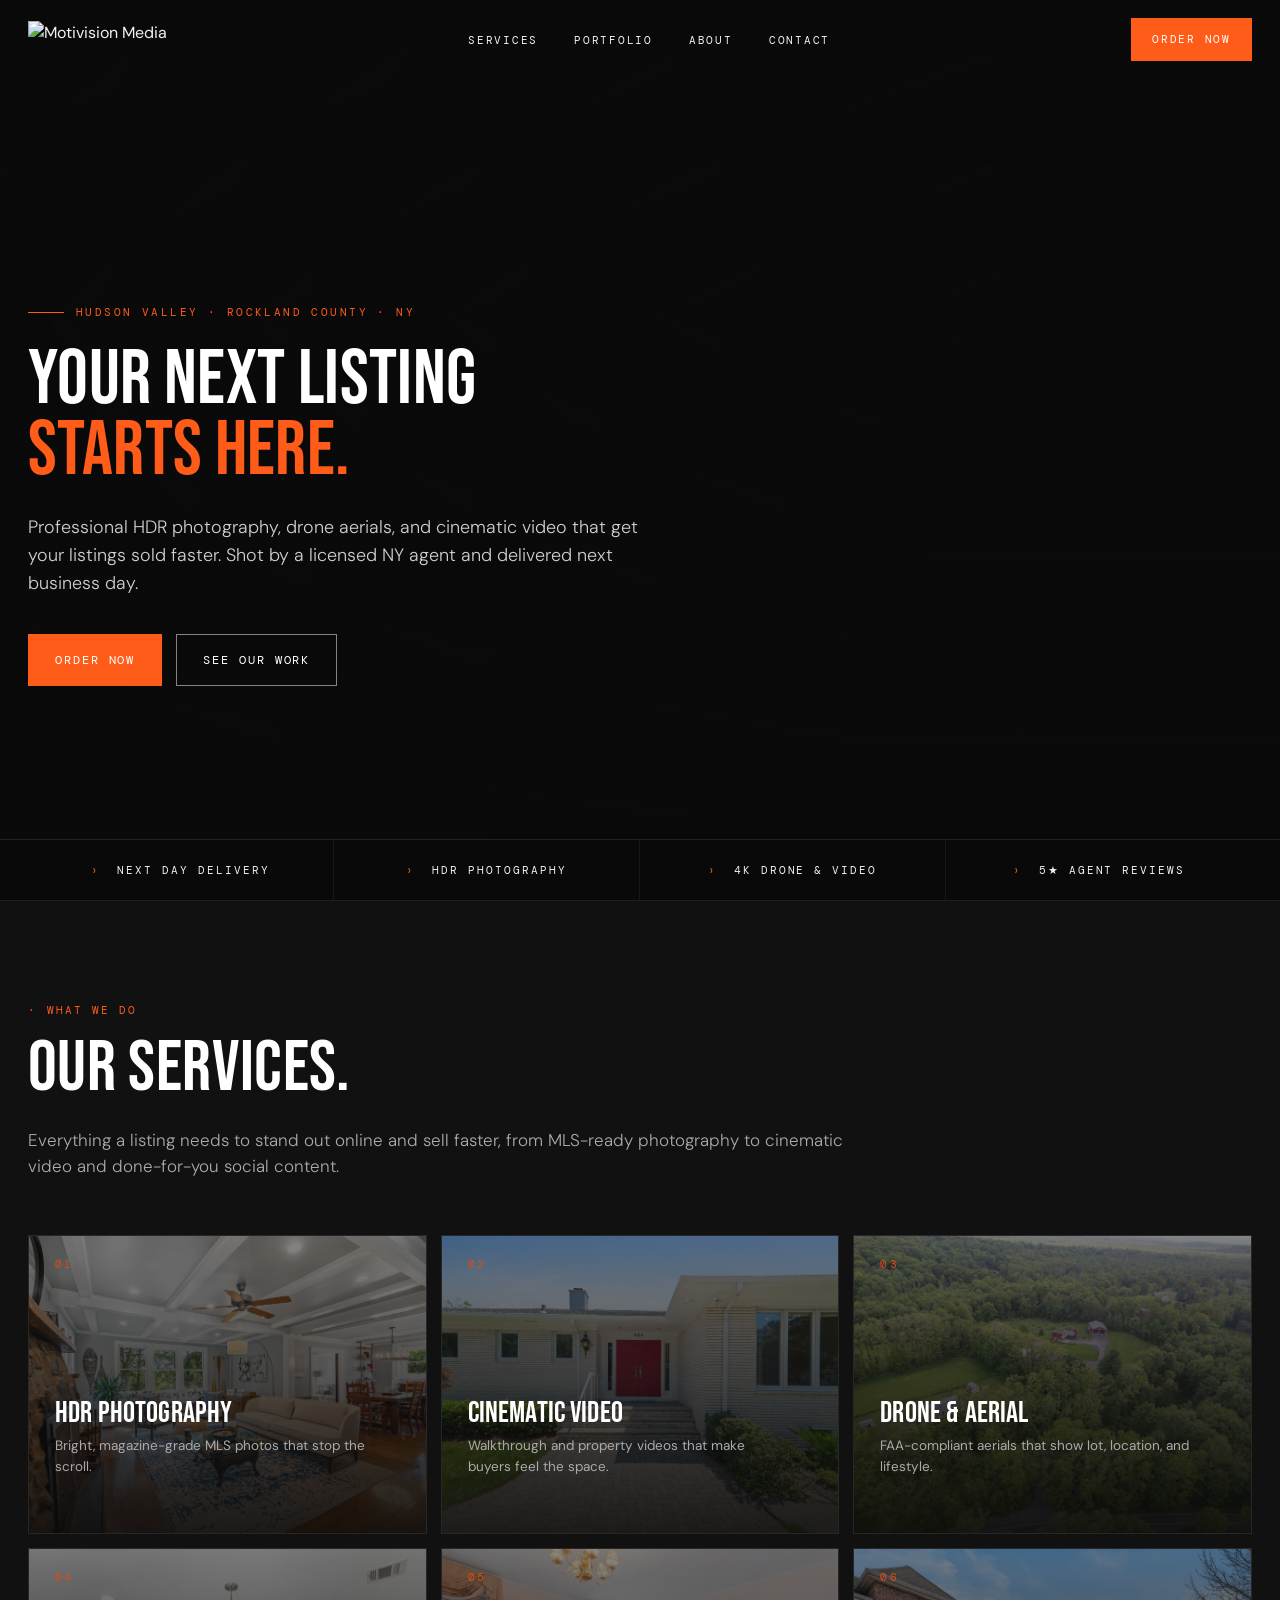
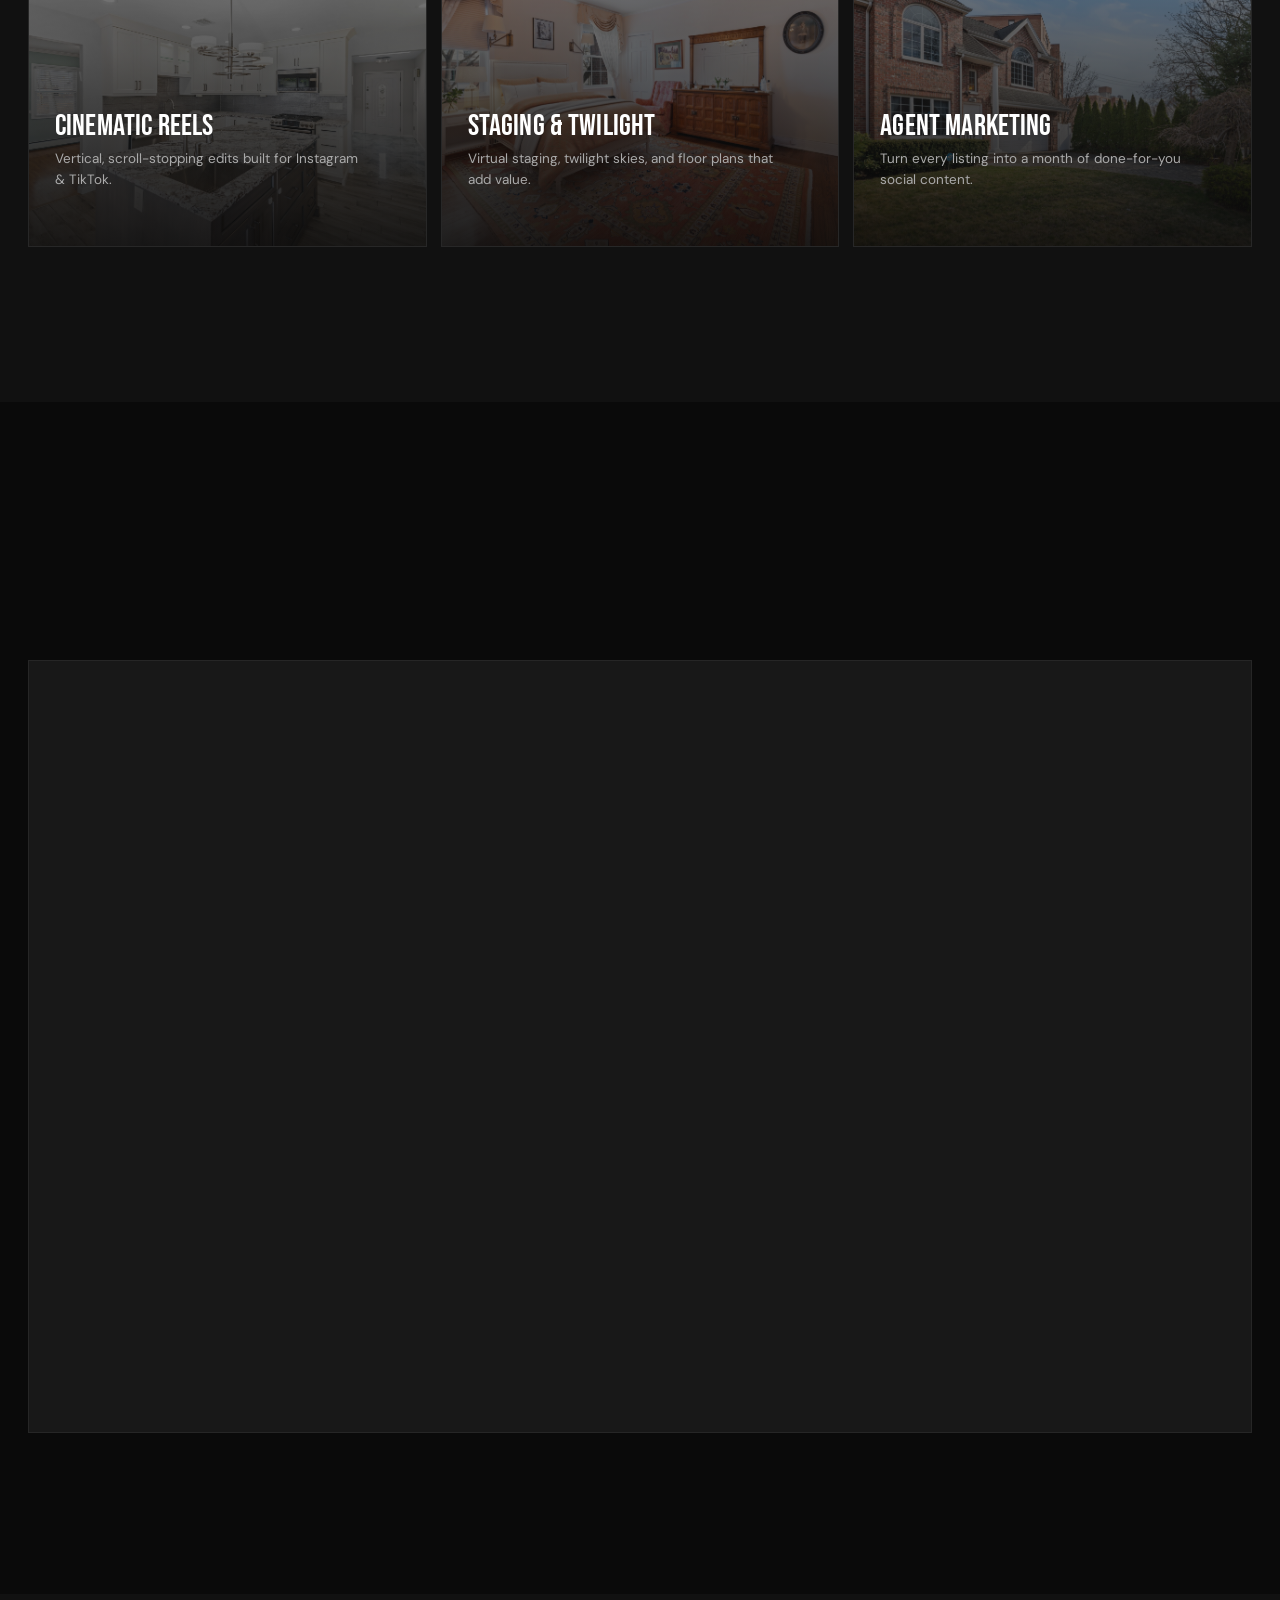
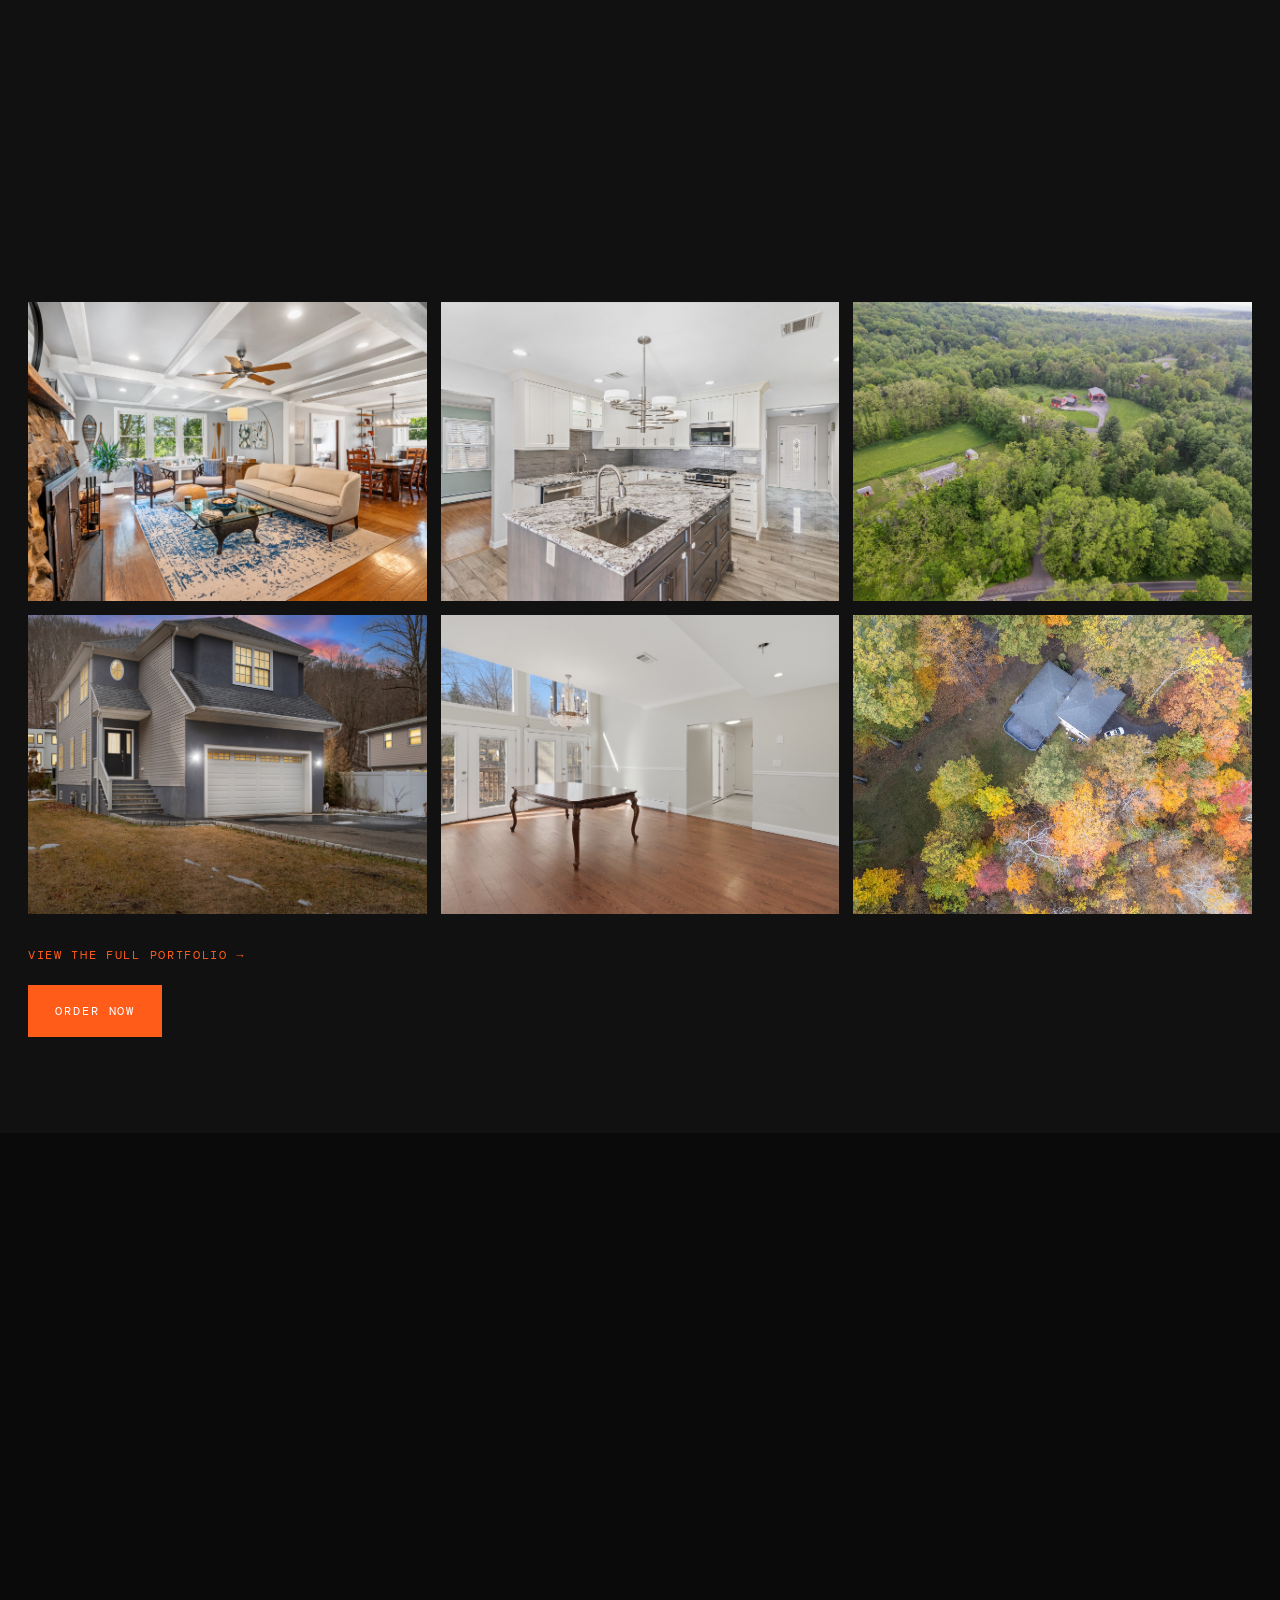
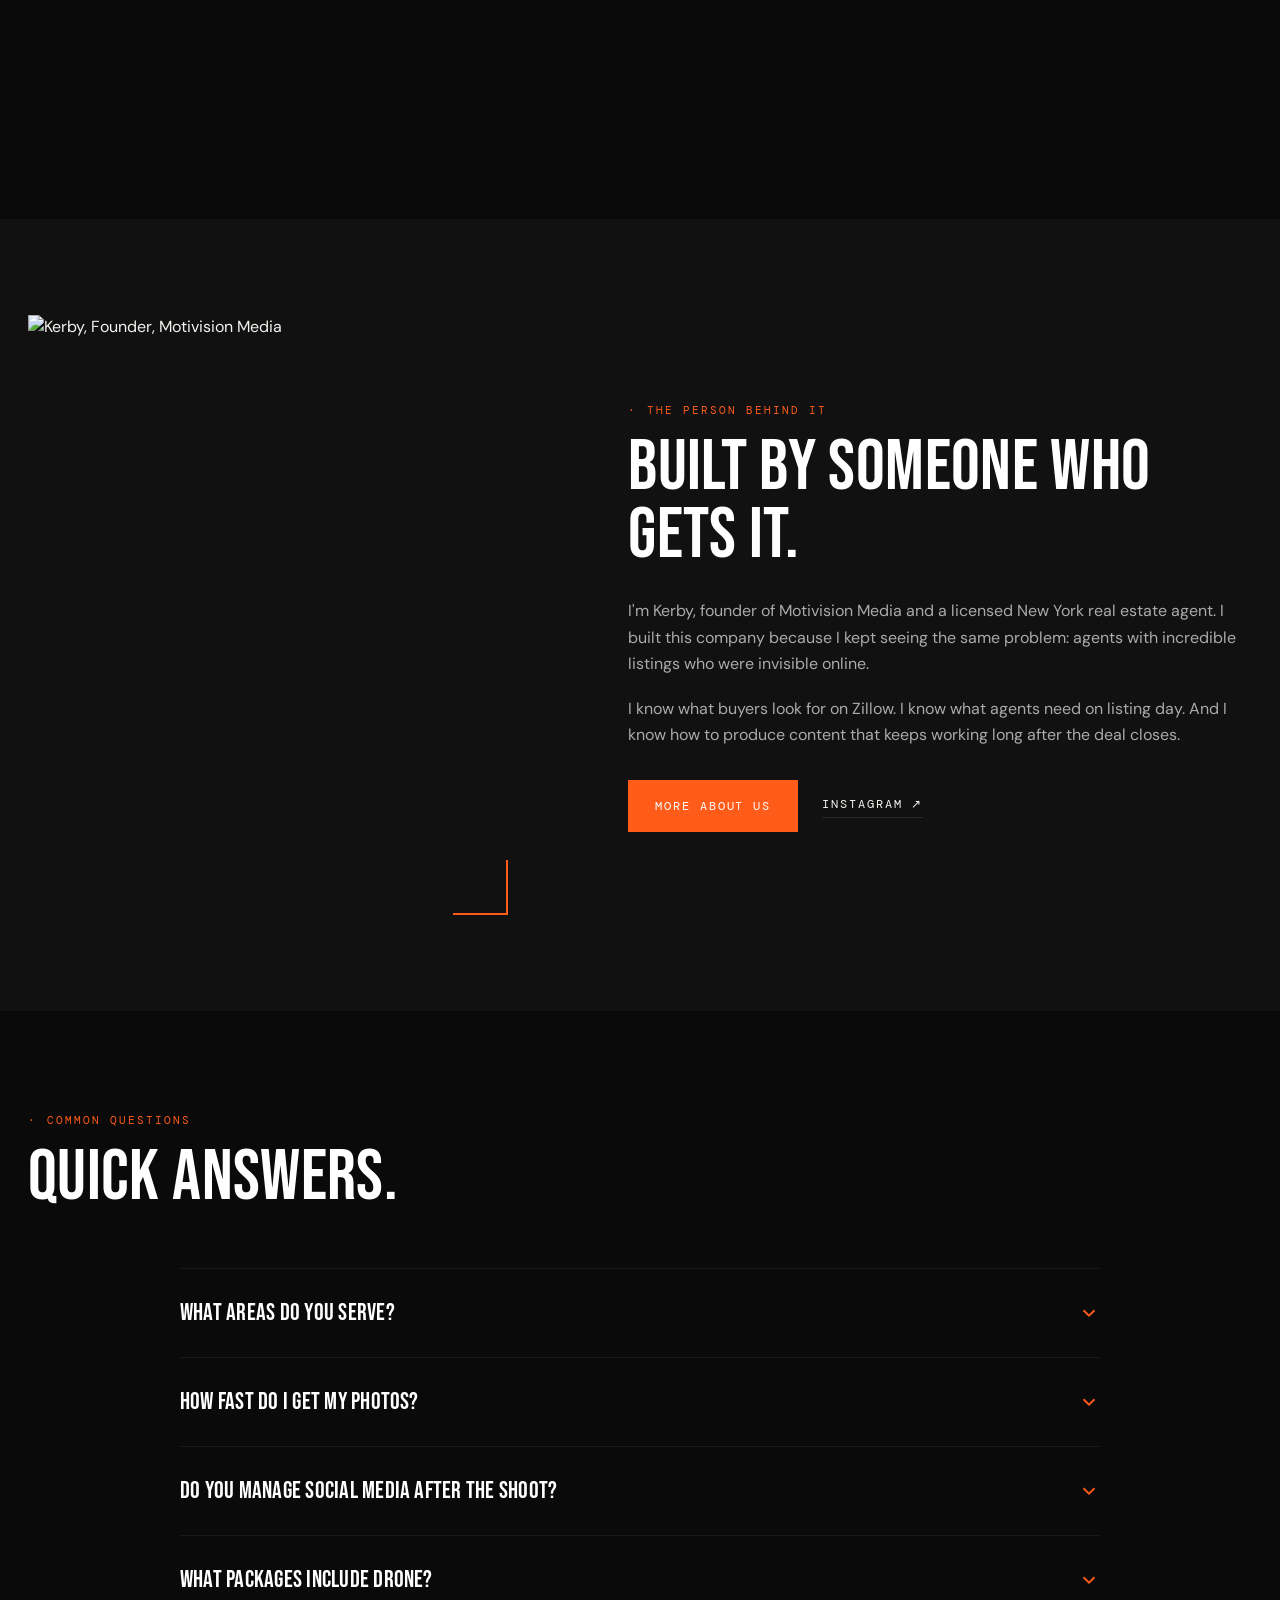
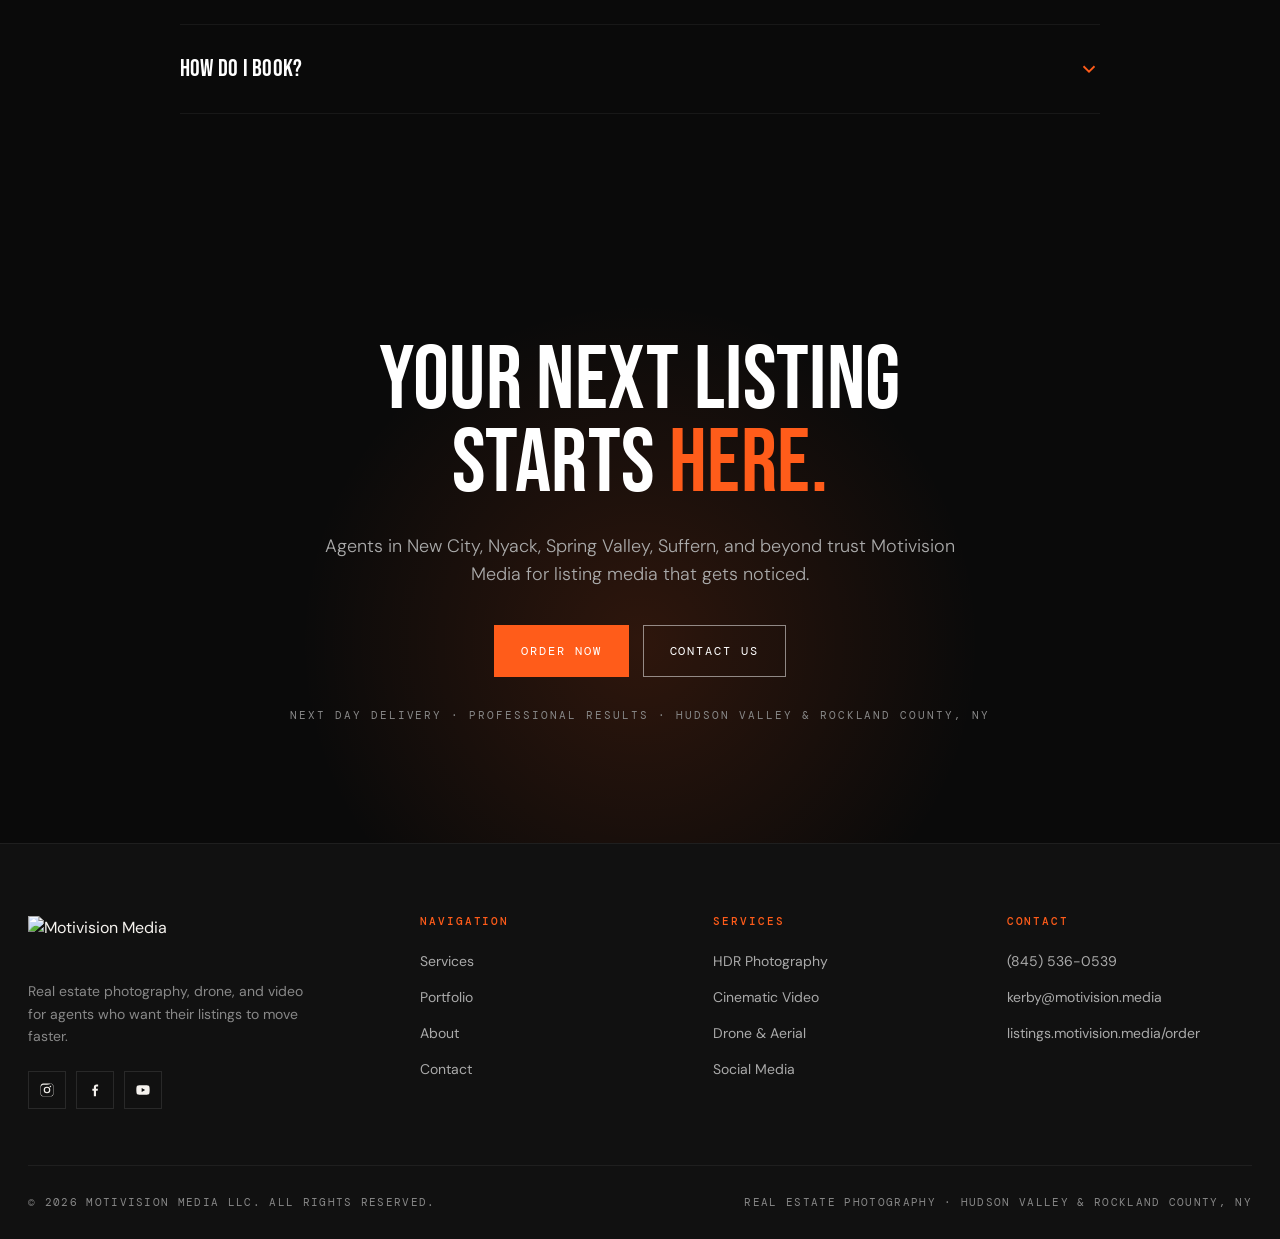
==== index.html @ 658d5da0 "Remove all em dashes and en dashes from site copy Replaced em dashes with commas, periods, or colons" ====
<!DOCTYPE html>
<html lang="en">
<head>
<meta charset="UTF-8" />
<meta name="viewport" content="width=device-width, initial-scale=1.0" />
<title>Real Estate Photographer Hudson Valley & Rockland County NY | Motivision Media</title>
<meta name="description" content="Professional real estate photography, drone aerials, and listing video for agents in Hudson Valley and Rockland County, NY. HDR photos delivered next day. Shot by a licensed real estate agent.">
<meta name="keywords" content="real estate photographer Hudson Valley NY, listing photography Rockland County, drone real estate photography, real estate videography Hudson Valley, listing photos New City NY, real estate media Nyack NY">
<meta property="og:title" content="Motivision Media | Real Estate Photography & Video Hudson Valley NY">
<meta property="og:description" content="Professional listing media for Hudson Valley and Rockland County agents. HDR photography, drone, and video delivered next day.">
<meta property="og:image" content="https://assets.cdn.filesafe.space/MUd4Mt3P3UF300xdzoZP/media/69f8cebcecdc5eb699779523.jpg">
<meta property="og:url" content="https://motivision.media">
<meta property="og:type" content="website">
<meta name="twitter:card" content="summary_large_image">
<meta name="twitter:title" content="Motivision Media | Real Estate Photography Hudson Valley NY">
<meta name="twitter:description" content="HDR photography, drone, and listing video for Hudson Valley & Rockland County agents. Next day delivery.">
<link rel="canonical" href="https://motivision.media">
<link rel="icon" type="image/png" href="https://storage.googleapis.com/msgsndr/MUd4Mt3P3UF300xdzoZP/media/6994fddd1ecd716e106ace79.png" />
<script type="application/ld+json">
{
  "@context": "https://schema.org",
  "@type": "LocalBusiness",
  "name": "Motivision Media",
  "description": "Professional real estate photography, drone aerials, and listing video for agents in Hudson Valley and Rockland County, NY.",
  "url": "https://motivision.media",
  "telephone": "+18455360539",
  "email": "kerby@motivision.media",
  "address": {
    "@type": "PostalAddress",
    "addressRegion": "NY",
    "addressCountry": "US"
  },
  "areaServed": [
    "Hudson Valley, NY",
    "Rockland County, NY",
    "New City, NY",
    "Nyack, NY",
    "Spring Valley, NY",
    "Suffern, NY",
    "Nanuet, NY",
    "Haverstraw, NY",
    "Middletown, NY"
  ],
  "priceRange": "$$",
  "image": "https://assets.cdn.filesafe.space/MUd4Mt3P3UF300xdzoZP/media/69f8cebcecdc5eb699779523.jpg",
  "sameAs": [
    "https://www.instagram.com/motivisionmedia/",
    "https://www.facebook.com/profile.php?id=61557155624938",
    "https://www.youtube.com/@MOTIVISIONMEDIA"
  ]
}
</script>
<link rel="stylesheet" href="assets/styles.css" />
</head>
<body>

<!-- ============================================
     NAVIGATION
============================================ -->
<header class="nav" id="nav">
  <div class="container nav-inner">
    <a href="index.html" class="nav-logo" aria-label="Motivision Media home">
      <img src="https://storage.googleapis.com/msgsndr/MUd4Mt3P3UF300xdzoZP/media/6994fddd1ecd716e106ace79.png" alt="Motivision Media" />
    </a>
    <nav>
      <ul class="nav-links">
        <li><a href="services.html">Services</a></li>
        <li><a href="portfolio.html">Portfolio</a></li>
        <li><a href="about.html">About</a></li>
        <li><a href="contact.html">Contact</a></li>
      </ul>
    </nav>
    <a href="https://listings.motivision.media/order" class="btn btn-primary btn-small nav-cta">Order Now</a>
    <button class="nav-toggle" id="navToggle" aria-label="Open menu" aria-expanded="false">
      <span></span><span></span><span></span>
    </button>
  </div>
</header>

<!-- Mobile menu -->
<div class="mobile-menu" id="mobileMenu" aria-hidden="true">
  <a href="services.html">Services</a>
  <a href="portfolio.html">Portfolio</a>
  <a href="about.html">About</a>
  <a href="contact.html">Contact</a>
  <a href="https://listings.motivision.media/order" class="btn btn-primary">Order Now</a>
</div>

<!-- ============================================
     HERO
============================================ -->
<section class="hero" id="top">
  <div class="hero-bg" role="img" aria-label="Hudson Valley luxury listing exterior"></div>
  <div class="hero-overlay"></div>
  <div class="container hero-content">
    <div class="hero-eyebrow">Hudson Valley · Rockland County · NY</div>
    <h1>
      <span class="line">Your Next Listing</span>
      <span class="line accent">Starts Here.</span>
    </h1>
    <p class="hero-sub">Professional HDR photography, drone aerials, and cinematic video that get your listings sold faster. Shot by a licensed NY agent and delivered next business day.</p>
    <div class="hero-ctas">
      <button type="button" class="btn btn-primary" data-order-open>Order Now</button>
      <a href="portfolio.html" class="btn btn-ghost">See Our Work</a>
    </div>
  </div>
  <div class="hero-stats">
    <div class="container">
      <div class="hero-stats-inner">
        <div class="hero-stat"><span>›</span> Next Day Delivery</div>
        <div class="hero-stat"><span>›</span> HDR Photography</div>
        <div class="hero-stat"><span>›</span> 4K Drone &amp; Video</div>
        <div class="hero-stat"><span>›</span> 5★ Agent Reviews</div>
      </div>
    </div>
  </div>
</section>

<!-- ============================================
     SECTION 2 · OUR SERVICES
============================================ -->
<section class="services-sec" id="services">
  <div class="container">
    <div class="section-head reveal">
      <span class="section-tag">What We Do</span>
      <h2>Our Services.</h2>
      <p>Everything a listing needs to stand out online and sell faster, from MLS-ready photography to cinematic video and done-for-you social content.</p>
    </div>
    <div class="services-grid">

      <a class="svc-tile reveal" href="services.html#photography">
        <img src="images/portfolio/valleycottage-storms-living-hdr.jpg" alt="HDR real estate photography" loading="lazy" />
        <span class="svc-num">01</span>
        <div class="svc-tile-body">
          <h3>HDR Photography</h3>
          <p>Bright, magazine-grade MLS photos that stop the scroll.</p>
          <span class="svc-arrow">Learn More →</span>
        </div>
      </a>

      <a class="svc-tile reveal" href="services.html#video">
        <img src="images/portfolio/southorange-crestwood-exterior-hdr.jpg" alt="Cinematic listing video" loading="lazy" />
        <span class="svc-num">02</span>
        <div class="svc-tile-body">
          <h3>Cinematic Video</h3>
          <p>Walkthrough and property videos that make buyers feel the space.</p>
          <span class="svc-arrow">Learn More →</span>
        </div>
      </a>

      <a class="svc-tile reveal" href="services.html#aerial">
        <img src="images/portfolio/wallkill-forest-drone.jpg" alt="Drone aerial photography" loading="lazy" />
        <span class="svc-num">03</span>
        <div class="svc-tile-body">
          <h3>Drone &amp; Aerial</h3>
          <p>FAA-compliant aerials that show lot, location, and lifestyle.</p>
          <span class="svc-arrow">Learn More →</span>
        </div>
      </a>

      <a class="svc-tile reveal" href="services.html#reels">
        <img src="images/portfolio/springvalley-rodman-kitchen-hdr.jpg" alt="Social media cinematic reels" loading="lazy" />
        <span class="svc-num">04</span>
        <div class="svc-tile-body">
          <h3>Cinematic Reels</h3>
          <p>Vertical, scroll-stopping edits built for Instagram &amp; TikTok.</p>
          <span class="svc-arrow">Learn More →</span>
        </div>
      </a>

      <a class="svc-tile reveal" href="services.html#enhancements">
        <img src="images/portfolio/bronxville-brooklands-hdr.jpg" alt="Virtual staging and twilight" loading="lazy" />
        <span class="svc-num">05</span>
        <div class="svc-tile-body">
          <h3>Staging &amp; Twilight</h3>
          <p>Virtual staging, twilight skies, and floor plans that add value.</p>
          <span class="svc-arrow">Learn More →</span>
        </div>
      </a>

      <a class="svc-tile reveal" href="/social">
        <img src="images/portfolio/fortlee-franklin-hdr.jpg" alt="Agent marketing and social media" loading="lazy" />
        <span class="svc-num">06</span>
        <div class="svc-tile-body">
          <h3>Agent Marketing</h3>
          <p>Turn every listing into a month of done-for-you social content.</p>
          <span class="svc-arrow">Learn More →</span>
        </div>
      </a>

    </div>
    <div class="pf-footer reveal" style="margin-top:40px;">
      <a class="text-link" href="services.html">View all services &amp; pricing →</a>
    </div>
  </div>
</section>

<!-- ============================================
     SECTION 3 · PACKAGES
============================================ -->
<section class="packages">
  <div class="container">
    <div class="section-head reveal">
      <span class="section-tag">What We Offer</span>
      <h2>Pick Your Package.</h2>
    </div>
    <div class="packages-grid">

      <article class="pkg-card reveal">
        <div class="pkg-name">Listing Pro</div>
        <h3 class="pkg-title">Pro</h3>
        <div class="pkg-price">$850</div>
        <ul class="pkg-features">
          <li>50 MLS-ready HDR photos</li>
          <li>12 aerial drone shots</li>
          <li>90-second cinematic property video</li>
          <li>Cinematic reel for social media</li>
          <li>Virtual twilight exterior photos</li>
          <li>Detailed floor plan with measurements</li>
          <li>Branded &amp; unbranded property website</li>
          <li>Custom flyer builder &amp; analytics</li>
          <li>Next day delivery</li>
        </ul>
        <a href="https://listings.motivision.media/order" class="btn btn-ghost">Order Now</a>
      </article>

      <article class="pkg-card featured reveal">
        <span class="pkg-badge">Most Booked</span>
        <div class="pkg-name">Listing Standard</div>
        <h3 class="pkg-title">Standard</h3>
        <div class="pkg-price">$550</div>
        <ul class="pkg-features">
          <li>50 MLS-ready HDR photos</li>
          <li>8 aerial drone shots</li>
          <li>60-second cinematic walkthrough video</li>
          <li>Floor plan with measurements</li>
          <li>Branded &amp; unbranded property website</li>
          <li>Website analytics dashboard</li>
          <li>Next day delivery</li>
        </ul>
        <a href="https://listings.motivision.media/order" class="btn btn-primary">Order Now</a>
      </article>

      <article class="pkg-card reveal">
        <div class="pkg-name">MLS Essentials</div>
        <h3 class="pkg-title">Essentials</h3>
        <div class="pkg-price"><span class="from">From</span>$195</div>
        <ul class="pkg-features">
          <li>HDR MLS-ready photos scaled to your property</li>
          <li>25 / 35 / 50 photos by square footage</li>
          <li>Professional editing &amp; color correction</li>
          <li>Floor plan with measurements</li>
          <li>Branded &amp; unbranded property website</li>
          <li>Next day delivery</li>
        </ul>
        <a href="https://listings.motivision.media/order" class="btn btn-ghost">Order Now</a>
      </article>

    </div>
    <div class="pkg-banner reveal">
      <p>Turn every listing into a month of content.</p>
      <a href="/social">Learn More →</a>
    </div>
  </div>
</section>

<!-- ============================================
     SECTION 4 · PORTFOLIO PREVIEW
============================================ -->
<section class="portfolio" id="portfolio">
  <div class="container">
    <div class="section-head reveal">
      <span class="section-tag">Selected Work</span>
      <h2>A Look at the Work.</h2>
      <p>Real listings across Hudson Valley, Rockland County, and the NY/NJ metro.</p>
    </div>

    <div class="portfolio-grid" id="portfolioGrid">
      <div class="pf-item reveal" data-category="hdr"
        data-src="images/portfolio/valleycottage-storms-living-hdr.jpg"
        data-label="HDR Listing · Valley Cottage, NY">
        <img src="images/portfolio/valleycottage-storms-living-hdr.jpg" alt="HDR living room, Valley Cottage NY" loading="lazy" />
        <div class="pf-overlay">
          <span class="pf-cat">HDR Photography</span>
          <span class="pf-label">Valley Cottage, NY</span>
        </div>
      </div>

      <div class="pf-item reveal" data-category="hdr"
        data-src="images/portfolio/springvalley-rodman-kitchen-hdr.jpg"
        data-label="HDR Kitchen · Spring Valley, NY">
        <img src="images/portfolio/springvalley-rodman-kitchen-hdr.jpg" alt="HDR kitchen, Spring Valley NY" loading="lazy" />
        <div class="pf-overlay">
          <span class="pf-cat">HDR Photography</span>
          <span class="pf-label">Spring Valley, NY</span>
        </div>
      </div>

      <div class="pf-item reveal" data-category="drone"
        data-src="images/portfolio/wallkill-forest-drone.jpg"
        data-label="Drone Aerial · Wallkill, NY">
        <img src="images/portfolio/wallkill-forest-drone.jpg" alt="Drone aerial, Wallkill NY" loading="lazy" />
        <div class="pf-overlay">
          <span class="pf-cat">Drone Aerials</span>
          <span class="pf-label">Wallkill, NY</span>
        </div>
      </div>

      <div class="pf-item reveal" data-category="hdr"
        data-src="images/portfolio/hillburn-sixth-hdr.jpg"
        data-label="HDR Listing · Hillburn, NY">
        <img src="images/portfolio/hillburn-sixth-hdr.jpg" alt="HDR interior, Hillburn NY" loading="lazy" />
        <div class="pf-overlay">
          <span class="pf-cat">HDR Photography</span>
          <span class="pf-label">Hillburn, NY</span>
        </div>
      </div>

      <div class="pf-item reveal" data-category="hdr"
        data-src="images/portfolio/airmont-monsey-sunroom-hdr.jpg"
        data-label="HDR Sunroom · Airmont, NY">
        <img src="images/portfolio/airmont-monsey-sunroom-hdr.jpg" alt="HDR sunroom, Airmont NY" loading="lazy" />
        <div class="pf-overlay">
          <span class="pf-cat">HDR Photography</span>
          <span class="pf-label">Airmont, NY</span>
        </div>
      </div>

      <div class="pf-item reveal" data-category="drone"
        data-src="images/portfolio/springvalley-rodman-drone.jpg"
        data-label="Drone Aerial · Spring Valley, NY">
        <img src="images/portfolio/springvalley-rodman-drone.jpg" alt="Drone aerial, Spring Valley NY" loading="lazy" />
        <div class="pf-overlay">
          <span class="pf-cat">Drone Aerials</span>
          <span class="pf-label">Spring Valley, NY</span>
        </div>
      </div>
    </div>

    <div class="pf-footer reveal">
      <a class="text-link" href="portfolio.html">View the full portfolio →</a>
      <a href="https://listings.motivision.media/order" class="btn btn-primary">Order Now</a>
    </div>
  </div>
</section>

<!-- Order Modal -->
<div class="order-modal" id="orderModal" aria-hidden="true" role="dialog" aria-label="Order Now">
  <div class="order-modal-container">
    <button class="order-modal-close" id="orderModalClose" aria-label="Close">✕</button>
    <div class="order-modal-body">
      <div data-embed-url="https://listings.motivision.media/order" id="aryeoEmbed"></div>
    </div>
  </div>
</div>

<!-- Lightbox -->
<div class="lightbox" id="lightbox" aria-hidden="true">
  <button class="lightbox-close" id="lbClose" aria-label="Close">✕</button>
  <button class="lightbox-prev" id="lbPrev" aria-label="Previous">‹</button>
  <img id="lbImage" src="" alt="" />
  <button class="lightbox-next" id="lbNext" aria-label="Next">›</button>
</div>

<!-- ============================================
     SECTION 5 · TESTIMONIALS
============================================ -->
<section class="testimonials">
  <div class="container">
    <div class="section-head reveal">
      <span class="section-tag">What Agents Say</span>
      <h2>Trusted by Local Agents.</h2>
    </div>
    <div class="tm-grid">

      <article class="tm-card reveal">
        <div class="tm-stars">★★★★★</div>
        <p class="tm-quote">"Kerby goes above and beyond making sure every photograph showcases my listings beautifully. In this industry, your first showing is online. Having professional photography is a must. Reliable, honest, hardworking."</p>
        <div class="tm-author">
          <img class="tm-avatar" src="https://assets.cdn.filesafe.space/MUd4Mt3P3UF300xdzoZP/media/69f8c6adca15d8ddc42a8ef0.jpg" alt="Emily Sigerson" loading="lazy" />
          <div>
            <div class="tm-name">Emily Sigerson</div>
            <div class="tm-role">Century 21 Full Service Realty</div>
          </div>
        </div>
      </article>

      <article class="tm-card reveal">
        <div class="tm-stars">★★★★★</div>
        <p class="tm-quote">"The team at Motivision goes above and beyond. The quality of work is amazing and the support staff makes sure everything is right. Professional from start to finish."</p>
        <div class="tm-author">
          <img class="tm-avatar" src="https://assets.cdn.filesafe.space/MUd4Mt3P3UF300xdzoZP/media/69f8c0da7167fd9a353fbb50.jpeg" alt="Dean Colomban" loading="lazy" />
          <div>
            <div class="tm-name">Dean Colomban</div>
            <div class="tm-role">Skyler Realty LLC</div>
          </div>
        </div>
      </article>

      <article class="tm-card reveal">
        <div class="tm-stars">★★★★★</div>
        <p class="tm-quote">"Best photography and media company I've ever used. Fast booking, beautiful results, and they let me build a custom package to fit exactly what I needed. 100% recommended."</p>
        <div class="tm-author">
          <img class="tm-avatar" src="https://assets.cdn.filesafe.space/MUd4Mt3P3UF300xdzoZP/media/69f8c716ecdc5eb6997595cf.png" alt="Abraham Malik" loading="lazy" />
          <div>
            <div class="tm-name">Abraham Malik</div>
            <div class="tm-role">Awesome Properties Inc.</div>
          </div>
        </div>
      </article>

    </div>
  </div>
</section>

<!-- ============================================
     SECTION 6 · ABOUT PREVIEW
============================================ -->
<section class="about" id="about">
  <div class="container">
    <div class="about-grid">
      <div class="about-photo reveal">
        <img src="https://storage.googleapis.com/msgsndr/MUd4Mt3P3UF300xdzoZP/media/69951f486bac245ae728b421.jpg" alt="Kerby, Founder, Motivision Media" />
      </div>
      <div class="about-text reveal">
        <span class="section-tag">The Person Behind It</span>
        <h2>Built By Someone Who Gets It.</h2>
        <p>I'm Kerby, founder of Motivision Media and a licensed New York real estate agent. I built this company because I kept seeing the same problem: agents with incredible listings who were invisible online.</p>
        <p>I know what buyers look for on Zillow. I know what agents need on listing day. And I know how to produce content that keeps working long after the deal closes.</p>
        <div class="about-cta">
          <a href="about.html" class="btn btn-primary">More About Us</a>
          <a class="ig-link" href="https://www.instagram.com/motivisionmedia/" target="_blank" rel="noopener">Instagram ↗</a>
        </div>
      </div>
    </div>
  </div>
</section>

<!-- ============================================
     SECTION 7 · FAQ
============================================ -->
<section class="faq">
  <div class="container">
    <div class="section-head reveal">
      <span class="section-tag">Common Questions</span>
      <h2>Quick Answers.</h2>
    </div>
    <div class="faq-list">
      <div class="faq-item reveal">
        <button class="faq-question" aria-expanded="false">
          <span>What areas do you serve?</span>
          <svg class="faq-chevron" viewBox="0 0 24 24" fill="none" stroke="currentColor" stroke-width="2"><polyline points="6 9 12 15 18 9"></polyline></svg>
        </button>
        <div class="faq-answer">
          <div class="faq-answer-inner">
            We serve agents throughout Hudson Valley and Rockland County including New City, Nyack, Spring Valley, Suffern, Nanuet, Haverstraw, Middletown, Woodbury, and surrounding communities, as well as parts of New Jersey including Bergen County.
          </div>
        </div>
      </div>

      <div class="faq-item reveal">
        <button class="faq-question" aria-expanded="false">
          <span>How fast do I get my photos?</span>
          <svg class="faq-chevron" viewBox="0 0 24 24" fill="none" stroke="currentColor" stroke-width="2"><polyline points="6 9 12 15 18 9"></polyline></svg>
        </button>
        <div class="faq-answer">
          <div class="faq-answer-inner">
            Photos are delivered next business day from shoot completion. Video walkthroughs and reels are delivered within 48 hours. Rush options are available. Contact us to discuss.
          </div>
        </div>
      </div>

      <div class="faq-item reveal">
        <button class="faq-question" aria-expanded="false">
          <span>Do you manage social media after the shoot?</span>
          <svg class="faq-chevron" viewBox="0 0 24 24" fill="none" stroke="currentColor" stroke-width="2"><polyline points="6 9 12 15 18 9"></polyline></svg>
        </button>
        <div class="faq-answer">
          <div class="faq-answer-inner">
            Yes. We take your listing content and turn it into a done-for-you social media campaign posted and managed automatically to keep you visible between transactions. Learn more at <a href="/social">motivision.media/social</a>.
          </div>
        </div>
      </div>

      <div class="faq-item reveal">
        <button class="faq-question" aria-expanded="false">
          <span>What packages include drone?</span>
          <svg class="faq-chevron" viewBox="0 0 24 24" fill="none" stroke="currentColor" stroke-width="2"><polyline points="6 9 12 15 18 9"></polyline></svg>
        </button>
        <div class="faq-answer">
          <div class="faq-answer-inner">
            Drone aerials are included in Listing Standard ($550) and Listing Pro ($850). MLS Essentials (from $195) focuses on HDR photography and is ideal for quick-turnaround listings. Aerial photography can also be added to any order from $100.
          </div>
        </div>
      </div>

      <div class="faq-item reveal">
        <button class="faq-question" aria-expanded="false">
          <span>How do I book?</span>
          <svg class="faq-chevron" viewBox="0 0 24 24" fill="none" stroke="currentColor" stroke-width="2"><polyline points="6 9 12 15 18 9"></polyline></svg>
        </button>
        <div class="faq-answer">
          <div class="faq-answer-inner">
            Order directly at <a href="https://listings.motivision.media/order" target="_blank" rel="noopener">listings.motivision.media/order</a> or call/text <a href="tel:18455360539">(845) 536-0539</a>.
          </div>
        </div>
      </div>
    </div>
  </div>
</section>

<!-- ============================================
     SECTION 8 · FINAL CTA
============================================ -->
<section class="final-cta" id="contact">
  <div class="container">
    <h2 class="reveal">
      <span class="line">Your Next Listing</span>
      <span class="line">Starts <span style="color:var(--orange);">Here.</span></span>
    </h2>
    <p class="reveal">Agents in New City, Nyack, Spring Valley, Suffern, and beyond trust Motivision Media for listing media that gets noticed.</p>
    <div class="final-cta-buttons reveal">
      <a href="https://listings.motivision.media/order" class="btn btn-primary">Order Now</a>
      <a href="contact.html" class="btn btn-ghost">Contact Us</a>
    </div>
    <div class="final-cta-meta reveal">Next Day Delivery · Professional Results · Hudson Valley &amp; Rockland County, NY</div>
  </div>
</section>

<!-- ============================================
     FOOTER
============================================ -->
<footer class="footer">
  <div class="container">
    <div class="footer-top">
      <div class="footer-brand">
        <img src="https://storage.googleapis.com/msgsndr/MUd4Mt3P3UF300xdzoZP/media/6994fddd1ecd716e106ace79.png" alt="Motivision Media" />
        <p>Real estate photography, drone, and video for agents who want their listings to move faster.</p>
        <div class="footer-socials">
          <a href="https://www.instagram.com/motivisionmedia/" target="_blank" rel="noopener" aria-label="Instagram">
            <svg viewBox="0 0 24 24"><path d="M12 2.2c3.2 0 3.6 0 4.85.07 1.17.05 1.8.25 2.22.41.56.22.96.48 1.38.9.42.42.68.82.9 1.38.16.42.36 1.05.41 2.22.06 1.25.07 1.65.07 4.85s-.01 3.6-.07 4.85c-.05 1.17-.25 1.8-.41 2.22-.22.56-.48.96-.9 1.38-.42.42-.82.68-1.38.9-.42.16-1.05.36-2.22.41-1.25.06-1.65.07-4.85.07s-3.6-.01-4.85-.07c-1.17-.05-1.8-.25-2.22-.41a3.7 3.7 0 0 1-1.38-.9 3.7 3.7 0 0 1-.9-1.38c-.16-.42-.36-1.05-.41-2.22C2.21 15.6 2.2 15.2 2.2 12s.01-3.6.07-4.85c.05-1.17.25-1.8.41-2.22.22-.56.48-.96.9-1.38.42-.42.82-.68 1.38-.9.42-.16 1.05-.36 2.22-.41C8.4 2.21 8.8 2.2 12 2.2zm0 1.8c-3.14 0-3.51.01-4.75.07-1.07.05-1.65.23-2.04.38-.51.2-.88.44-1.26.82-.38.38-.62.75-.82 1.26-.15.39-.33.97-.38 2.04C2.71 8.49 2.7 8.86 2.7 12s.01 3.51.07 4.75c.05 1.07.23 1.65.38 2.04.2.51.44.88.82 1.26.38.38.75.62 1.26.82.39.15.97.33 2.04.38 1.24.06 1.61.07 4.75.07s3.51-.01 4.75-.07c1.07-.05 1.65-.23 2.04-.38.51-.2.88-.44 1.26-.82.38-.38.62-.75.82-1.26.15-.39.33-.97.38-2.04.06-1.24.07-1.61.07-4.75s-.01-3.51-.07-4.75c-.05-1.07-.23-1.65-.38-2.04a3.36 3.36 0 0 0-.82-1.26 3.36 3.36 0 0 0-1.26-.82c-.39-.15-.97-.33-2.04-.38C15.51 4.01 15.14 4 12 4zm0 3.05a4.95 4.95 0 1 1 0 9.9 4.95 4.95 0 0 1 0-9.9zm0 8.16a3.21 3.21 0 1 0 0-6.42 3.21 3.21 0 0 0 0 6.42zm6.3-8.36a1.17 1.17 0 1 1-2.34 0 1.17 1.17 0 0 1 2.34 0z"/></svg>
          </a>
          <a href="https://www.facebook.com/profile.php?id=61557155624938" target="_blank" rel="noopener" aria-label="Facebook">
            <svg viewBox="0 0 24 24"><path d="M13.5 21.5v-8.25H16l.4-3.13H13.5V8.1c0-.9.25-1.5 1.55-1.5h1.65V3.8a23.6 23.6 0 0 0-2.41-.12c-2.39 0-4.03 1.46-4.03 4.15v2.3H8v3.12h2.27v8.25h3.23z"/></svg>
          </a>
          <a href="https://www.youtube.com/@MOTIVISIONMEDIA" target="_blank" rel="noopener" aria-label="YouTube">
            <svg viewBox="0 0 24 24"><path d="M21.6 7.2a2.5 2.5 0 0 0-1.75-1.77C18.27 5 12 5 12 5s-6.27 0-7.85.43A2.5 2.5 0 0 0 2.4 7.2 26.2 26.2 0 0 0 2 12c0 1.6.13 3.2.4 4.8a2.5 2.5 0 0 0 1.75 1.77C5.73 19 12 19 12 19s6.27 0 7.85-.43a2.5 2.5 0 0 0 1.75-1.77c.27-1.6.4-3.2.4-4.8 0-1.6-.13-3.2-.4-4.8zM10 15V9l5.2 3-5.2 3z"/></svg>
          </a>
        </div>
      </div>

      <div class="footer-col">
        <h4>Navigation</h4>
        <ul>
          <li><a href="services.html">Services</a></li>
          <li><a href="portfolio.html">Portfolio</a></li>
          <li><a href="about.html">About</a></li>
          <li><a href="contact.html">Contact</a></li>
        </ul>
      </div>

      <div class="footer-col">
        <h4>Services</h4>
        <ul>
          <li><a href="services.html#photography">HDR Photography</a></li>
          <li><a href="services.html#video">Cinematic Video</a></li>
          <li><a href="services.html#aerial">Drone &amp; Aerial</a></li>
          <li><a href="/social">Social Media</a></li>
        </ul>
      </div>

      <div class="footer-col">
        <h4>Contact</h4>
        <ul>
          <li><a href="tel:18455360539">(845) 536-0539</a></li>
          <li><a href="mailto:kerby@motivision.media">kerby@motivision.media</a></li>
          <li><a href="https://listings.motivision.media/order">listings.motivision.media/order</a></li>
        </ul>
      </div>
    </div>

    <div class="footer-bottom">
      <div>© 2026 Motivision Media LLC. All rights reserved.</div>
      <div>Real Estate Photography · Hudson Valley &amp; Rockland County, NY</div>
    </div>
  </div>
</footer>

<script src="assets/main.js"></script>
</body>
</html>
---- assets/styles.css ----
@import url('https://fonts.googleapis.com/css2?family=Bebas+Neue&family=DM+Mono:wght@400;500&family=DM+Sans:wght@300;400;500;600&display=swap');

/* ============================================
   ROOT · Brand tokens
============================================ */
:root {
  --orange: #FF5C1A;
  --orange-light: #FF7A3D;
  --orange-glow: rgba(255, 92, 26, 0.15);
  --black: #0A0A0A;
  --dark: #111111;
  --dark-2: #1A1A1A;
  --dark-3: #222222;
  --gray: #888888;
  --gray-light: #AAAAAA;
  --off-white: #F5F2EE;
  --white: #FFFFFF;
  --hairline: rgba(255, 255, 255, 0.06);
  --hairline-2: rgba(255, 255, 255, 0.1);

  --font-display: 'Bebas Neue', Impact, sans-serif;
  --font-body: 'DM Sans', system-ui, -apple-system, sans-serif;
  --font-mono: 'DM Mono', ui-monospace, monospace;

  --ease: cubic-bezier(0.22, 1, 0.36, 1);
}

/* ============================================
   RESET / BASE
============================================ */
*, *::before, *::after { box-sizing: border-box; margin: 0; padding: 0; }
html { scroll-behavior: smooth; -webkit-text-size-adjust: 100%; }
body {
  font-family: var(--font-body);
  background: var(--black);
  color: var(--off-white);
  line-height: 1.5;
  -webkit-font-smoothing: antialiased;
  -moz-osx-font-smoothing: grayscale;
  overflow-x: hidden;
}
img { max-width: 100%; display: block; }
a { color: inherit; text-decoration: none; }
button { font: inherit; cursor: pointer; border: none; background: none; color: inherit; }
::selection { background: var(--orange); color: var(--white); }

/* ============================================
   UTILITIES
============================================ */
.container {
  width: 100%;
  max-width: 1320px;
  margin: 0 auto;
  padding: 0 28px;
}
.section-tag {
  font-family: var(--font-mono);
  font-size: 11px;
  letter-spacing: 0.18em;
  text-transform: uppercase;
  color: var(--orange);
  display: inline-block;
  margin-bottom: 16px;
}
.section-tag::before {
  content: "·";
  margin-right: 10px;
  color: var(--orange);
}
h1, h2, h3, h4 {
  font-family: var(--font-display);
  text-transform: uppercase;
  line-height: 0.95;
  letter-spacing: 0.005em;
  color: var(--white);
  font-weight: 400;
}
h2 {
  font-size: clamp(40px, 5.6vw, 84px);
  margin-bottom: 24px;
}
p { color: var(--gray-light); }

/* Buttons */
.btn {
  display: inline-flex;
  align-items: center;
  justify-content: center;
  gap: 8px;
  font-family: var(--font-mono);
  font-size: 12px;
  letter-spacing: 0.16em;
  text-transform: uppercase;
  padding: 16px 26px;
  border: 1px solid transparent;
  transition: all 0.3s var(--ease);
  cursor: pointer;
  white-space: nowrap;
}
.btn-primary {
  background: var(--orange);
  color: var(--white);
}
.btn-primary:hover {
  background: var(--orange-light);
  transform: translateY(-2px);
  box-shadow: 0 8px 30px var(--orange-glow);
}
.btn-ghost {
  background: transparent;
  color: var(--white);
  border-color: rgba(255, 255, 255, 0.5);
}
.btn-ghost:hover {
  border-color: var(--white);
  background: rgba(255, 255, 255, 0.05);
  transform: translateY(-2px);
}
.btn-small { padding: 12px 20px; font-size: 11px; }

/* Scroll reveal */
.reveal {
  opacity: 0;
  transform: translateY(28px);
  transition: opacity 0.9s var(--ease), transform 0.9s var(--ease);
}
.reveal.in {
  opacity: 1;
  transform: translateY(0);
}

/* Text link */
.text-link {
  font-family: var(--font-mono);
  font-size: 12px;
  letter-spacing: 0.14em;
  text-transform: uppercase;
  color: var(--orange);
  border-bottom: 1px solid transparent;
  transition: border-color 0.3s var(--ease);
}
.text-link:hover { border-bottom-color: var(--orange); }

/* ============================================
   NAVIGATION
============================================ */
.nav {
  position: fixed;
  top: 0;
  left: 0;
  right: 0;
  z-index: 100;
  padding: 18px 0;
  background: transparent;
  transition: background 0.4s var(--ease), padding 0.4s var(--ease), border-color 0.4s var(--ease);
  border-bottom: 1px solid transparent;
}
.nav.scrolled {
  background: rgba(10, 10, 10, 0.95);
  backdrop-filter: blur(14px);
  -webkit-backdrop-filter: blur(14px);
  padding: 12px 0;
  border-bottom-color: var(--hairline);
}
/* Solid nav for interior pages (no hero behind it) */
.nav.solid {
  background: rgba(10, 10, 10, 0.95);
  backdrop-filter: blur(14px);
  -webkit-backdrop-filter: blur(14px);
  border-bottom-color: var(--hairline);
}
.nav-inner {
  display: flex;
  align-items: center;
  justify-content: space-between;
  gap: 24px;
}
.nav-logo img {
  height: 36px;
  width: auto;
}
.nav-links {
  display: flex;
  gap: 36px;
  list-style: none;
}
.nav-links a {
  font-family: var(--font-mono);
  font-size: 11px;
  letter-spacing: 0.16em;
  text-transform: uppercase;
  color: var(--off-white);
  transition: color 0.2s var(--ease);
  position: relative;
}
.nav-links a::after {
  content: "";
  position: absolute;
  bottom: -6px;
  left: 0;
  width: 0;
  height: 1px;
  background: var(--orange);
  transition: width 0.3s var(--ease);
}
.nav-links a:hover { color: var(--orange); }
.nav-links a:hover::after { width: 100%; }
.nav-links a.active { color: var(--orange); }
.nav-links a.active::after { width: 100%; }

/* Hamburger */
.nav-toggle {
  display: none;
  width: 32px;
  height: 32px;
  position: relative;
  z-index: 110;
}
.nav-toggle span {
  display: block;
  position: absolute;
  left: 4px;
  right: 4px;
  height: 1.5px;
  background: var(--white);
  transition: transform 0.3s var(--ease), opacity 0.3s var(--ease), top 0.3s var(--ease);
}
.nav-toggle span:nth-child(1) { top: 10px; }
.nav-toggle span:nth-child(2) { top: 16px; }
.nav-toggle span:nth-child(3) { top: 22px; }
body.menu-open .nav-toggle span:nth-child(1) { top: 16px; transform: rotate(45deg); }
body.menu-open .nav-toggle span:nth-child(2) { opacity: 0; }
body.menu-open .nav-toggle span:nth-child(3) { top: 16px; transform: rotate(-45deg); }

/* Mobile menu */
.mobile-menu {
  position: fixed;
  inset: 0;
  background: var(--black);
  z-index: 105;
  display: flex;
  flex-direction: column;
  align-items: center;
  justify-content: center;
  gap: 28px;
  opacity: 0;
  pointer-events: none;
  transition: opacity 0.4s var(--ease);
}
body.menu-open .mobile-menu {
  opacity: 1;
  pointer-events: auto;
}
.mobile-menu a {
  font-family: var(--font-display);
  font-size: 36px;
  text-transform: uppercase;
  color: var(--off-white);
  letter-spacing: 0.02em;
}
.mobile-menu a:hover { color: var(--orange); }
.mobile-menu .btn { margin-top: 12px; }

/* ============================================
   HERO (home)
============================================ */
.hero {
  position: relative;
  height: 100vh;
  min-height: 640px;
  width: 100%;
  overflow: hidden;
  display: flex;
  align-items: center;
}
.hero-bg {
  position: absolute;
  inset: 0;
  background-image: url('https://assets.cdn.filesafe.space/MUd4Mt3P3UF300xdzoZP/media/69f8cebcecdc5eb699779523.jpg');
  background-size: cover;
  background-position: center;
  transform: scale(1.04);
  animation: heroZoom 14s ease-out forwards;
}
@keyframes heroZoom {
  from { transform: scale(1.12); }
  to { transform: scale(1); }
}
.hero-overlay {
  position: absolute;
  inset: 0;
  background:
    linear-gradient(115deg, rgba(10,10,10,0.78) 0%, rgba(10,10,10,0.35) 45%, rgba(10,10,10,0.15) 70%),
    linear-gradient(180deg, rgba(10,10,10,0.4) 0%, rgba(10,10,10,0.1) 35%, rgba(10,10,10,0.85) 100%);
}
.hero-content {
  position: relative;
  z-index: 2;
  width: 100%;
  padding-top: 90px;
}
.hero-eyebrow {
  font-family: var(--font-mono);
  font-size: 11px;
  letter-spacing: 0.22em;
  text-transform: uppercase;
  color: var(--orange);
  margin-bottom: 24px;
  display: flex;
  align-items: center;
  gap: 12px;
}
.hero-eyebrow::before {
  content: "";
  display: inline-block;
  width: 36px;
  height: 1px;
  background: var(--orange);
}
.hero h1 {
  font-size: clamp(42px, 6vw, 90px);
  line-height: 0.92;
  color: var(--white);
  max-width: 1100px;
}
.hero h1 .line { display: block; }
.hero h1 .accent { color: var(--orange); }
.hero-sub {
  font-family: var(--font-body);
  font-weight: 300;
  font-size: clamp(15px, 1.4vw, 19px);
  color: rgba(245, 242, 238, 0.85);
  margin: 28px 0 36px;
  max-width: 620px;
  line-height: 1.55;
}
.hero-ctas {
  display: flex;
  gap: 14px;
  flex-wrap: wrap;
}

/* Hero stat bar */
.hero-stats {
  position: absolute;
  bottom: 0;
  left: 0;
  right: 0;
  z-index: 2;
  background: rgba(10, 10, 10, 0.72);
  backdrop-filter: blur(10px);
  -webkit-backdrop-filter: blur(10px);
  border-top: 1px solid var(--hairline-2);
}
.hero-stats-inner {
  display: grid;
  grid-template-columns: repeat(4, 1fr);
  align-items: stretch;
}
.hero-stat {
  padding: 22px 24px;
  text-align: center;
  border-right: 1px solid var(--hairline);
  font-family: var(--font-mono);
  font-size: 11px;
  letter-spacing: 0.18em;
  text-transform: uppercase;
  color: var(--off-white);
}
.hero-stat:last-child { border-right: none; }
.hero-stat span { color: var(--orange); margin-right: 8px; }

/* ============================================
   PAGE HERO (interior pages)
============================================ */
.page-hero {
  position: relative;
  padding: 180px 0 80px;
  overflow: hidden;
  border-bottom: 1px solid var(--hairline);
}
.page-hero::before {
  content: "";
  position: absolute;
  top: -200px;
  right: -100px;
  width: 600px;
  height: 600px;
  background: radial-gradient(circle, var(--orange-glow) 0%, transparent 60%);
  pointer-events: none;
}
.page-hero-inner { position: relative; z-index: 1; max-width: 880px; }
.page-hero h1 {
  font-size: clamp(48px, 7vw, 104px);
  line-height: 0.9;
  color: var(--white);
}
.page-hero h1 .accent { color: var(--orange); }
.page-hero p {
  font-family: var(--font-body);
  font-weight: 300;
  font-size: clamp(16px, 1.4vw, 19px);
  color: var(--gray-light);
  margin-top: 22px;
  max-width: 640px;
  line-height: 1.6;
}

/* ============================================
   SECTION COMMON
============================================ */
section {
  position: relative;
  padding: 96px 0;
}
.section-head {
  margin-bottom: 56px;
  max-width: 820px;
}
.section-head p {
  font-family: var(--font-body);
  font-weight: 300;
  font-size: 17px;
  color: var(--gray-light);
  margin-top: 14px;
  line-height: 1.55;
}

/* ============================================
   OUR SERVICES (tile grid)
============================================ */
.services-sec { background: var(--dark); border-top: 1px solid var(--hairline); }
.services-grid {
  display: grid;
  grid-template-columns: repeat(3, 1fr);
  gap: 14px;
}
.svc-tile {
  position: relative;
  display: block;
  aspect-ratio: 4 / 3;
  overflow: hidden;
  background: var(--dark-2);
  border: 1px solid var(--hairline);
}
.svc-tile img {
  position: absolute;
  inset: 0;
  width: 100%;
  height: 100%;
  object-fit: cover;
  opacity: 0.55;
  transition: transform 0.7s var(--ease), opacity 0.4s var(--ease);
}
.svc-tile:hover img { transform: scale(1.07); opacity: 0.4; }
.svc-tile::after {
  content: "";
  position: absolute;
  inset: 0;
  background: linear-gradient(180deg, rgba(10,10,10,0.1) 0%, rgba(10,10,10,0.85) 100%);
}
.svc-tile-body {
  position: absolute;
  inset: 0;
  z-index: 2;
  padding: 26px;
  display: flex;
  flex-direction: column;
  justify-content: flex-end;
}
.svc-num {
  position: absolute;
  top: 20px;
  left: 26px;
  font-family: var(--font-mono);
  font-size: 11px;
  letter-spacing: 0.2em;
  color: var(--orange);
}
.svc-tile h3 {
  font-size: 30px;
  line-height: 1;
  color: var(--white);
  margin-bottom: 8px;
}
.svc-tile p {
  font-size: 13.5px;
  color: var(--gray-light);
  line-height: 1.5;
  max-width: 90%;
}
.svc-tile .svc-arrow {
  margin-top: 14px;
  font-family: var(--font-mono);
  font-size: 11px;
  letter-spacing: 0.16em;
  text-transform: uppercase;
  color: var(--orange);
  opacity: 0;
  transform: translateX(-6px);
  transition: opacity 0.3s var(--ease), transform 0.3s var(--ease);
}
.svc-tile:hover .svc-arrow { opacity: 1; transform: translateX(0); }

/* ============================================
   WHY cards (kept for interior use)
============================================ */
.why { background: var(--dark); border-top: 1px solid var(--hairline); }
.why-grid {
  display: grid;
  grid-template-columns: repeat(3, 1fr);
  gap: 2px;
  background: var(--hairline);
  border: 1px solid var(--hairline);
}
.why-card {
  position: relative;
  background: var(--dark-2);
  padding: 48px 36px 44px;
  overflow: hidden;
  transition: transform 0.4s var(--ease), background 0.4s var(--ease);
}
.why-card::before {
  content: "";
  position: absolute;
  top: 0; left: 0;
  width: 0; height: 2px;
  background: var(--orange);
  transition: width 0.5s var(--ease);
}
.why-card:hover { transform: translateY(-4px); background: #1E1E1E; }
.why-card:hover::before { width: 100%; }
.why-num {
  position: absolute;
  top: 24px; right: 28px;
  font-family: var(--font-display);
  font-size: 90px;
  color: rgba(255, 255, 255, 0.04);
  line-height: 1;
  letter-spacing: 0.02em;
}
.why-card h3 {
  font-size: 28px;
  line-height: 1.05;
  margin-bottom: 18px;
  max-width: 320px;
  position: relative;
}
.why-card p {
  font-size: 15px;
  color: var(--gray-light);
  line-height: 1.6;
  position: relative;
}

/* ============================================
   PACKAGES
============================================ */
.packages { background: var(--black); }
.packages-grid {
  display: grid;
  grid-template-columns: repeat(3, 1fr);
  gap: 2px;
  background: var(--hairline);
  border: 1px solid var(--hairline);
}
.pkg-card {
  background: var(--dark);
  padding: 48px 36px 40px;
  position: relative;
  display: flex;
  flex-direction: column;
  transition: transform 0.4s var(--ease), background 0.4s var(--ease);
}
.pkg-card:hover { background: #161616; transform: translateY(-4px); }
.pkg-card.featured {
  background: #141414;
  border: 1px solid var(--orange);
  z-index: 2;
}
.pkg-badge {
  position: absolute;
  top: 0; left: 50%;
  transform: translate(-50%, -50%);
  background: var(--orange);
  color: var(--white);
  font-family: var(--font-mono);
  font-size: 10px;
  letter-spacing: 0.2em;
  text-transform: uppercase;
  padding: 8px 16px;
}
.pkg-name {
  font-family: var(--font-mono);
  font-size: 11px;
  letter-spacing: 0.2em;
  text-transform: uppercase;
  color: var(--orange);
  margin-bottom: 14px;
}
.pkg-title {
  font-family: var(--font-display);
  font-size: 38px;
  color: var(--white);
  margin-bottom: 18px;
  line-height: 1;
}
.pkg-price {
  font-family: var(--font-display);
  font-size: 64px;
  color: var(--white);
  line-height: 1;
  margin-bottom: 28px;
}
.pkg-price small {
  font-family: var(--font-mono);
  font-size: 12px;
  color: var(--gray);
  letter-spacing: 0.16em;
  text-transform: uppercase;
  margin-left: 6px;
}
.pkg-price .from {
  display: block;
  font-family: var(--font-mono);
  font-size: 11px;
  letter-spacing: 0.18em;
  text-transform: uppercase;
  color: var(--gray);
  margin-bottom: 6px;
}
.pkg-features {
  list-style: none;
  margin-bottom: 36px;
  flex-grow: 1;
}
.pkg-features li {
  font-size: 14px;
  color: var(--gray-light);
  padding: 12px 0;
  border-bottom: 1px solid var(--hairline);
  display: flex;
  align-items: flex-start;
  gap: 10px;
  line-height: 1.45;
}
.pkg-features li::before {
  content: "+";
  color: var(--orange);
  font-family: var(--font-mono);
  font-weight: 500;
  flex-shrink: 0;
  margin-top: 1px;
}
.pkg-card .btn { width: 100%; }

.pkg-banner {
  margin-top: 2px;
  background: var(--dark-2);
  border: 1px solid var(--hairline);
  border-top: none;
  padding: 22px 36px;
  display: flex;
  align-items: center;
  justify-content: space-between;
  gap: 20px;
  flex-wrap: wrap;
}
.pkg-banner p {
  font-family: var(--font-mono);
  font-size: 12px;
  letter-spacing: 0.14em;
  text-transform: uppercase;
  color: var(--off-white);
  margin: 0;
}
.pkg-banner a {
  font-family: var(--font-mono);
  font-size: 12px;
  letter-spacing: 0.14em;
  text-transform: uppercase;
  color: var(--orange);
  transition: color 0.2s;
}
.pkg-banner a:hover { color: var(--orange-light); }

/* ============================================
   SERVICE DETAIL ROWS (services page)
============================================ */
.svc-detail { border-bottom: 1px solid var(--hairline); }
.svc-detail:last-child { border-bottom: none; }
.svc-detail-grid {
  display: grid;
  grid-template-columns: 1fr 1fr;
  gap: 56px;
  align-items: center;
}
.svc-detail:nth-child(even) .svc-detail-media { order: 2; }
.svc-detail-media {
  position: relative;
  aspect-ratio: 4 / 3;
  overflow: hidden;
  border: 1px solid var(--hairline);
}
.svc-detail-media img { width: 100%; height: 100%; object-fit: cover; }
.svc-detail-body h2 {
  font-size: clamp(34px, 4vw, 56px);
  margin-bottom: 10px;
}
.svc-price-tag {
  font-family: var(--font-mono);
  font-size: 13px;
  letter-spacing: 0.14em;
  text-transform: uppercase;
  color: var(--orange);
  margin-bottom: 20px;
  display: inline-block;
}
.svc-detail-body > p {
  font-size: 16px;
  line-height: 1.65;
  color: var(--gray-light);
  margin-bottom: 24px;
}
.svc-list { list-style: none; margin-bottom: 26px; }
.svc-list li {
  font-size: 14.5px;
  color: var(--off-white);
  padding: 9px 0;
  border-bottom: 1px solid var(--hairline);
  display: flex;
  gap: 10px;
  align-items: flex-start;
  line-height: 1.5;
}
.svc-list li::before {
  content: "+";
  color: var(--orange);
  font-family: var(--font-mono);
  flex-shrink: 0;
}
.price-table {
  width: 100%;
  border-collapse: collapse;
  margin-bottom: 26px;
  font-size: 13.5px;
}
.price-table th, .price-table td {
  text-align: left;
  padding: 11px 14px;
  border-bottom: 1px solid var(--hairline);
}
.price-table th {
  font-family: var(--font-mono);
  font-size: 10px;
  letter-spacing: 0.16em;
  text-transform: uppercase;
  color: var(--orange);
}
.price-table td { color: var(--gray-light); }
.price-table td:last-child { color: var(--white); font-weight: 500; }

/* Add-ons grid */
.addons-grid {
  display: grid;
  grid-template-columns: repeat(3, 1fr);
  gap: 2px;
  background: var(--hairline);
  border: 1px solid var(--hairline);
}
.addon-card {
  background: var(--dark);
  padding: 34px 30px;
  transition: background 0.3s var(--ease);
}
.addon-card:hover { background: #161616; }
.addon-card .addon-price {
  font-family: var(--font-display);
  font-size: 44px;
  color: var(--white);
  line-height: 1;
  margin-bottom: 12px;
}
.addon-card h3 {
  font-size: 24px;
  color: var(--white);
  margin-bottom: 12px;
  line-height: 1.05;
}
.addon-card p { font-size: 14px; color: var(--gray-light); line-height: 1.55; }

/* ============================================
   PORTFOLIO
============================================ */
.portfolio { background: var(--dark); }
.portfolio-filters {
  display: flex;
  gap: 8px;
  margin-bottom: 28px;
  flex-wrap: wrap;
}
.portfolio-filter {
  font-family: var(--font-mono);
  font-size: 11px;
  letter-spacing: 0.16em;
  text-transform: uppercase;
  color: var(--off-white);
  padding: 10px 20px;
  border: 1px solid var(--hairline-2);
  background: transparent;
  transition: all 0.3s var(--ease);
  border-radius: 999px;
}
.portfolio-filter:hover { border-color: var(--orange); color: var(--orange); }
.portfolio-filter.active {
  background: var(--orange);
  color: var(--white);
  border-color: var(--orange);
}
.portfolio-grid {
  display: grid;
  grid-template-columns: repeat(3, 1fr);
  gap: 14px;
}
.pf-item {
  position: relative;
  overflow: hidden;
  aspect-ratio: 4 / 3;
  cursor: pointer;
  background: var(--dark-2);
  transition: opacity 0.4s var(--ease), transform 0.4s var(--ease);
}
.pf-item.hidden { display: none; }
.pf-item img {
  width: 100%;
  height: 100%;
  object-fit: cover;
  transition: transform 0.7s var(--ease);
}
.pf-item:hover img { transform: scale(1.06); }
.pf-overlay {
  position: absolute;
  inset: 0;
  padding: 22px;
  display: flex;
  flex-direction: column;
  justify-content: flex-end;
  background: linear-gradient(180deg, rgba(0,0,0,0) 30%, rgba(10,10,10,0.85) 100%);
  opacity: 0;
  transition: opacity 0.4s var(--ease);
}
.pf-item:hover .pf-overlay { opacity: 1; }
.pf-cat {
  font-family: var(--font-mono);
  font-size: 10px;
  letter-spacing: 0.2em;
  text-transform: uppercase;
  color: var(--orange);
  margin-bottom: 6px;
}
.pf-label {
  font-family: var(--font-display);
  font-size: 22px;
  color: var(--white);
  text-transform: uppercase;
  line-height: 1.05;
}
.pf-footer {
  margin-top: 32px;
  display: flex;
  flex-direction: column;
  align-items: flex-start;
  gap: 20px;
}

/* Video card (links out) */
.pf-item.video::before {
  content: "▶";
  position: absolute;
  z-index: 3;
  top: 50%; left: 50%;
  transform: translate(-50%, -50%);
  width: 64px; height: 64px;
  display: flex; align-items: center; justify-content: center;
  background: rgba(255, 92, 26, 0.9);
  color: #fff;
  font-size: 22px;
  border-radius: 50%;
  transition: transform 0.3s var(--ease);
}
.pf-item.video:hover::before { transform: translate(-50%, -50%) scale(1.1); }

/* Lightbox */
.lightbox {
  position: fixed;
  inset: 0;
  background: rgba(5, 5, 5, 0.96);
  z-index: 200;
  display: none;
  align-items: center;
  justify-content: center;
  padding: 40px;
}
.lightbox.active { display: flex; }
.lightbox img {
  max-width: 90vw;
  max-height: 85vh;
  object-fit: contain;
  box-shadow: 0 30px 80px rgba(0,0,0,0.6);
}
.lightbox-close,
.lightbox-prev,
.lightbox-next {
  position: absolute;
  background: rgba(255,255,255,0.08);
  border: 1px solid var(--hairline-2);
  color: var(--white);
  width: 52px;
  height: 52px;
  display: flex;
  align-items: center;
  justify-content: center;
  font-size: 24px;
  cursor: pointer;
  transition: background 0.2s, border-color 0.2s;
}
.lightbox-close:hover,
.lightbox-prev:hover,
.lightbox-next:hover {
  background: var(--orange);
  border-color: var(--orange);
}
.lightbox-close { top: 28px; right: 28px; }
.lightbox-prev { left: 28px; top: 50%; transform: translateY(-50%); }
.lightbox-next { right: 28px; top: 50%; transform: translateY(-50%); }

/* ============================================
   TESTIMONIALS
============================================ */
.testimonials { background: var(--black); }
.tm-grid {
  display: grid;
  grid-template-columns: repeat(3, 1fr);
  gap: 18px;
}
.tm-card {
  background: var(--dark-2);
  padding: 36px 32px;
  position: relative;
  overflow: hidden;
  transition: transform 0.4s var(--ease), background 0.4s var(--ease);
  border: 1px solid var(--hairline);
}
.tm-card:hover { transform: translateY(-4px); background: #1F1F1F; }
.tm-card::after {
  content: "\201C";
  position: absolute;
  top: -38px; right: 18px;
  font-family: var(--font-display);
  font-size: 180px;
  color: rgba(255, 92, 26, 0.06);
  line-height: 1;
}
.tm-stars { color: var(--orange); font-size: 14px; letter-spacing: 3px; margin-bottom: 18px; }
.tm-quote {
  font-size: 15px;
  line-height: 1.6;
  color: var(--off-white);
  margin-bottom: 28px;
  position: relative;
}
.tm-author {
  display: flex;
  align-items: center;
  gap: 14px;
  border-top: 1px solid var(--hairline);
  padding-top: 22px;
  position: relative;
}
.tm-avatar {
  width: 48px; height: 48px;
  border-radius: 50%;
  object-fit: cover;
  border: 1px solid var(--hairline-2);
  flex-shrink: 0;
}
.tm-name {
  font-family: var(--font-display);
  font-size: 19px;
  color: var(--white);
  letter-spacing: 0.02em;
  line-height: 1.1;
}
.tm-role {
  font-family: var(--font-mono);
  font-size: 10px;
  letter-spacing: 0.16em;
  text-transform: uppercase;
  color: var(--gray);
  margin-top: 4px;
}

/* ============================================
   ABOUT
============================================ */
.about { background: var(--dark); }
.about-grid {
  display: grid;
  grid-template-columns: 0.85fr 1fr;
  gap: 70px;
  align-items: center;
}
.about-photo {
  position: relative;
  aspect-ratio: 4 / 5;
  overflow: hidden;
  max-width: 480px;
}
.about-photo img { width: 100%; height: 100%; object-fit: cover; }
.about-photo::before {
  content: "";
  position: absolute;
  bottom: -1px; right: -1px;
  background: var(--orange);
  height: 3px; width: 56px;
}
.about-photo::after {
  content: "";
  position: absolute;
  bottom: -1px; right: -1px;
  background: var(--orange);
  width: 3px; height: 56px;
}
.about-text h2 { margin-bottom: 28px; }
.about-text p {
  font-size: 16px;
  line-height: 1.65;
  color: var(--gray-light);
  margin-bottom: 18px;
}
.about-cta {
  margin-top: 32px;
  display: flex;
  align-items: center;
  gap: 24px;
  flex-wrap: wrap;
}
.about-cta .ig-link {
  font-family: var(--font-mono);
  font-size: 12px;
  letter-spacing: 0.16em;
  text-transform: uppercase;
  color: var(--off-white);
  border-bottom: 1px solid var(--hairline-2);
  padding-bottom: 4px;
  transition: color 0.3s var(--ease), border-color 0.3s var(--ease);
}
.about-cta .ig-link:hover { color: var(--orange); border-color: var(--orange); }

/* Stats strip (about page) */
.stats-strip { background: var(--black); border-top: 1px solid var(--hairline); border-bottom: 1px solid var(--hairline); }
.stats-strip-inner {
  display: grid;
  grid-template-columns: repeat(4, 1fr);
  gap: 2px;
  background: var(--hairline);
}
.stat-block {
  background: var(--dark);
  padding: 44px 28px;
  text-align: center;
}
.stat-block .num {
  font-family: var(--font-display);
  font-size: 60px;
  color: var(--orange);
  line-height: 1;
}
.stat-block .lbl {
  font-family: var(--font-mono);
  font-size: 11px;
  letter-spacing: 0.16em;
  text-transform: uppercase;
  color: var(--gray-light);
  margin-top: 12px;
}

/* ============================================
   FAQ
============================================ */
.faq { background: var(--black); }
.faq-list { max-width: 920px; margin: 0 auto; border-top: 1px solid var(--hairline); }
.faq-item { border-bottom: 1px solid var(--hairline); }
.faq-question {
  width: 100%;
  text-align: left;
  padding: 26px 0;
  display: flex;
  align-items: center;
  justify-content: space-between;
  gap: 20px;
  font-family: var(--font-display);
  font-size: 24px;
  color: var(--white);
  text-transform: uppercase;
  letter-spacing: 0.01em;
  transition: color 0.3s var(--ease);
}
.faq-question:hover { color: var(--orange); }
.faq-chevron {
  flex-shrink: 0;
  width: 22px; height: 22px;
  transition: transform 0.4s var(--ease);
  color: var(--orange);
}
.faq-item.open .faq-chevron { transform: rotate(180deg); }
.faq-answer { max-height: 0; overflow: hidden; transition: max-height 0.5s var(--ease); }
.faq-answer-inner {
  padding: 0 0 28px;
  font-size: 16px;
  color: var(--gray-light);
  line-height: 1.65;
  max-width: 760px;
}
.faq-answer-inner a { color: var(--orange); border-bottom: 1px solid transparent; transition: border-color 0.2s; }
.faq-answer-inner a:hover { border-bottom-color: var(--orange); }

/* ============================================
   CONTACT PAGE
============================================ */
.contact-sec { background: var(--dark); }
.contact-grid {
  display: grid;
  grid-template-columns: 0.9fr 1.1fr;
  gap: 56px;
  align-items: start;
}
.contact-info h2 { font-size: clamp(34px, 4vw, 56px); margin-bottom: 22px; }
.contact-info > p { font-size: 16px; line-height: 1.65; color: var(--gray-light); margin-bottom: 32px; }
.contact-detail {
  display: flex;
  gap: 16px;
  align-items: flex-start;
  padding: 20px 0;
  border-bottom: 1px solid var(--hairline);
}
.contact-detail:first-of-type { border-top: 1px solid var(--hairline); }
.contact-detail .ic {
  color: var(--orange);
  font-family: var(--font-mono);
  font-size: 11px;
  letter-spacing: 0.16em;
  text-transform: uppercase;
  min-width: 96px;
  padding-top: 2px;
}
.contact-detail .val { color: var(--white); font-size: 16px; }
.contact-detail .val a { color: var(--white); transition: color 0.2s; }
.contact-detail .val a:hover { color: var(--orange); }
.contact-form-wrap {
  background: var(--dark-2);
  border: 1px solid var(--hairline);
  padding: 14px;
  min-height: 640px;
}
.contact-form-wrap iframe { width: 100%; border: 0; display: block; min-height: 620px; }
.form-placeholder {
  display: flex;
  flex-direction: column;
  align-items: center;
  justify-content: center;
  text-align: center;
  min-height: 600px;
  padding: 40px;
  border: 1px dashed var(--hairline-2);
}
.form-placeholder h3 { font-size: 28px; color: var(--white); margin-bottom: 14px; }
.form-placeholder p { color: var(--gray-light); font-size: 15px; max-width: 380px; line-height: 1.6; }

/* ============================================
   FINAL CTA
============================================ */
.final-cta {
  background: var(--black);
  text-align: center;
  overflow: hidden;
  padding: 130px 0 120px;
}
.final-cta::before {
  content: "";
  position: absolute;
  bottom: -200px; left: 50%;
  transform: translateX(-50%);
  width: 800px; height: 800px;
  background: radial-gradient(circle, var(--orange-glow) 0%, transparent 60%);
  z-index: 0;
  pointer-events: none;
}
.final-cta > * { position: relative; z-index: 1; }
.final-cta h2 {
  font-size: clamp(48px, 7vw, 110px);
  line-height: 0.92;
  margin-bottom: 28px;
}
.final-cta h2 .line { display: block; }
.final-cta p {
  font-family: var(--font-body);
  font-weight: 300;
  font-size: 18px;
  color: var(--gray-light);
  max-width: 640px;
  margin: 0 auto 36px;
  line-height: 1.55;
}
.final-cta-buttons {
  display: flex;
  gap: 14px;
  justify-content: center;
  flex-wrap: wrap;
  margin-bottom: 30px;
}
.final-cta-meta {
  font-family: var(--font-mono);
  font-size: 11px;
  letter-spacing: 0.18em;
  text-transform: uppercase;
  color: var(--gray);
}

/* ============================================
   FOOTER
============================================ */
.footer {
  background: var(--dark);
  border-top: 1px solid var(--hairline);
  padding: 72px 0 28px;
}
.footer-top {
  display: grid;
  grid-template-columns: 1.4fr 1fr 1fr 1fr;
  gap: 48px;
  padding-bottom: 56px;
  border-bottom: 1px solid var(--hairline);
}
.footer-brand img { height: 42px; width: auto; margin-bottom: 22px; }
.footer-brand p { font-size: 14px; color: var(--gray); line-height: 1.6; max-width: 280px; margin-bottom: 24px; }
.footer-socials { display: flex; gap: 10px; }
.footer-socials a {
  width: 38px; height: 38px;
  border: 1px solid var(--hairline-2);
  display: flex;
  align-items: center;
  justify-content: center;
  transition: background 0.3s, border-color 0.3s;
}
.footer-socials a:hover { background: var(--orange); border-color: var(--orange); }
.footer-socials svg { width: 16px; height: 16px; fill: var(--off-white); }
.footer h4 {
  font-family: var(--font-mono);
  font-size: 11px;
  letter-spacing: 0.18em;
  text-transform: uppercase;
  color: var(--orange);
  margin-bottom: 22px;
  font-weight: 500;
}
.footer-col ul { list-style: none; }
.footer-col li { margin-bottom: 12px; }
.footer-col a { font-size: 14px; color: var(--gray-light); transition: color 0.2s var(--ease); }
.footer-col a:hover { color: var(--orange); }
.footer-bottom {
  padding-top: 28px;
  display: flex;
  justify-content: space-between;
  align-items: center;
  gap: 16px;
  flex-wrap: wrap;
  font-family: var(--font-mono);
  font-size: 11px;
  letter-spacing: 0.12em;
  text-transform: uppercase;
  color: var(--gray);
}

/* ============================================
   ORDER MODAL
============================================ */
.order-modal {
  position: fixed;
  inset: 0;
  background: rgba(0, 0, 0, 0.85);
  z-index: 300;
  display: none;
  align-items: center;
  justify-content: center;
  padding: 32px;
}
.order-modal.active { display: flex; }
.order-modal-container {
  position: relative;
  width: 100%;
  max-width: 900px;
  max-height: 90vh;
  background: var(--dark);
  border: 1px solid var(--white);
  overflow: hidden;
  display: flex;
  flex-direction: column;
}
.order-modal-close {
  position: absolute;
  top: 12px; right: 12px;
  width: 40px; height: 40px;
  background: rgba(0, 0, 0, 0.6);
  border: 1px solid rgba(255, 255, 255, 0.3);
  color: var(--white);
  font-size: 20px;
  display: flex;
  align-items: center;
  justify-content: center;
  cursor: pointer;
  z-index: 2;
  transition: background 0.2s, border-color 0.2s;
}
.order-modal-close:hover { background: var(--orange); border-color: var(--orange); }
.order-modal-body { flex: 1; overflow-y: auto; padding: 24px; }
.order-modal-body iframe { width: 100%; border: 0; }

/* ============================================
   RESPONSIVE
============================================ */
@media (max-width: 1024px) {
  .why-grid,
  .packages-grid,
  .portfolio-grid,
  .services-grid,
  .addons-grid,
  .tm-grid { grid-template-columns: repeat(2, 1fr); }
  .about-grid { grid-template-columns: 1fr; gap: 40px; }
  .about-photo { max-width: 100%; }
  .contact-grid { grid-template-columns: 1fr; gap: 40px; }
  .svc-detail-grid { grid-template-columns: 1fr; gap: 32px; }
  .svc-detail:nth-child(even) .svc-detail-media { order: 0; }
  .stats-strip-inner { grid-template-columns: repeat(2, 1fr); }
  .footer-top { grid-template-columns: 1fr 1fr; gap: 36px; }
  .hero-stats-inner { grid-template-columns: repeat(2, 1fr); }
  .hero-stat:nth-child(2) { border-right: none; }
  .hero-stat:nth-child(1), .hero-stat:nth-child(2) { border-bottom: 1px solid var(--hairline); }
}
@media (max-width: 768px) {
  section { padding: 72px 0; }
  .container { padding: 0 22px; }
  .nav-links, .nav-cta { display: none; }
  .nav-toggle { display: block; }
  .hero-content { padding-top: 100px; }
  .page-hero { padding: 140px 0 56px; }
  .hero-ctas { flex-direction: column; align-items: stretch; }
  .hero-ctas .btn { width: 100%; }
  .why-grid,
  .packages-grid,
  .portfolio-grid,
  .services-grid,
  .addons-grid,
  .tm-grid,
  .footer-top { grid-template-columns: 1fr; }
  .why-card, .pkg-card { padding: 36px 26px; }
  .pkg-banner { flex-direction: column; align-items: flex-start; padding: 20px 24px; }
  .hero-stat { padding: 16px; font-size: 10px; }
  .hero-stats-inner { grid-template-columns: 1fr 1fr; }
  h2 { font-size: clamp(36px, 8vw, 56px); }
  .final-cta { padding: 90px 0 80px; }
  .footer-bottom { flex-direction: column; align-items: flex-start; }
  .pkg-card.featured { transform: none; }
  .stats-strip-inner { grid-template-columns: 1fr 1fr; }
  .lightbox-prev, .lightbox-next { width: 44px; height: 44px; }
  .lightbox-close { top: 18px; right: 18px; }
  .lightbox-prev { left: 12px; }
  .lightbox-next { right: 12px; }
}
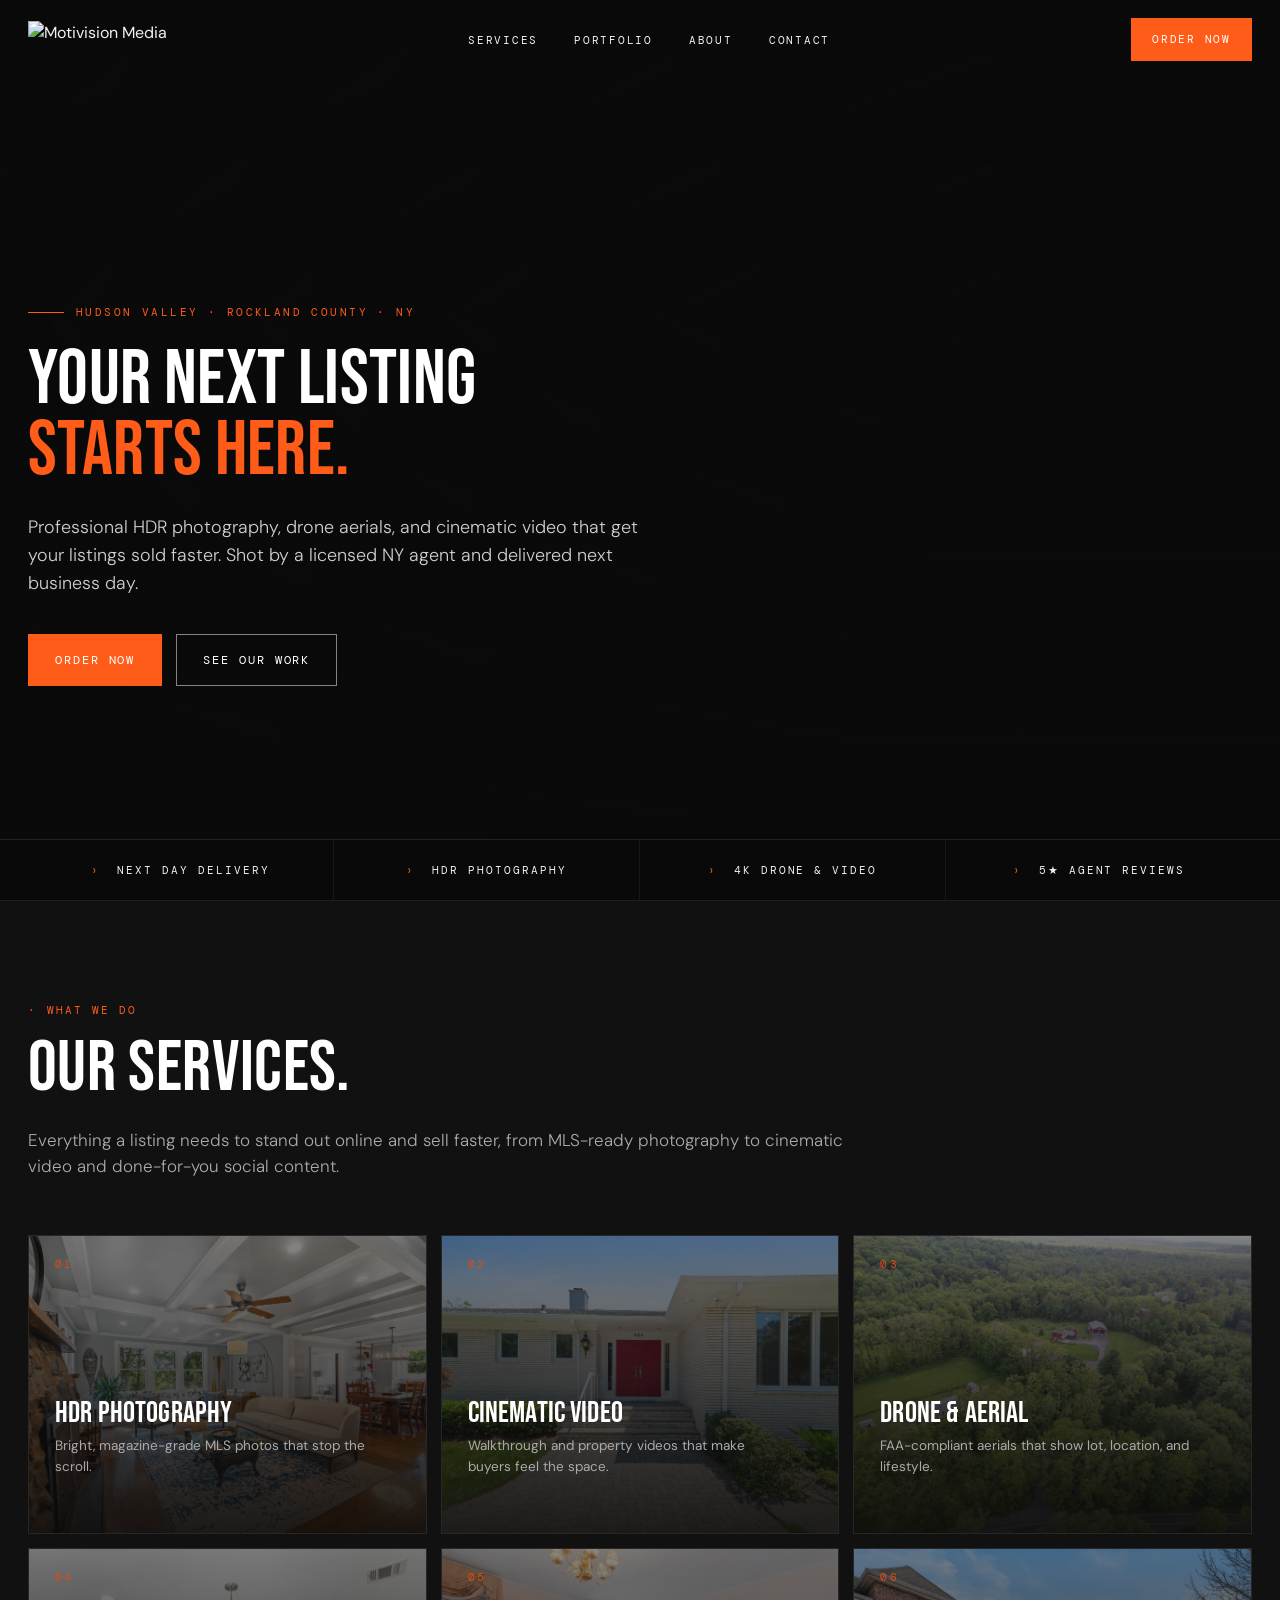
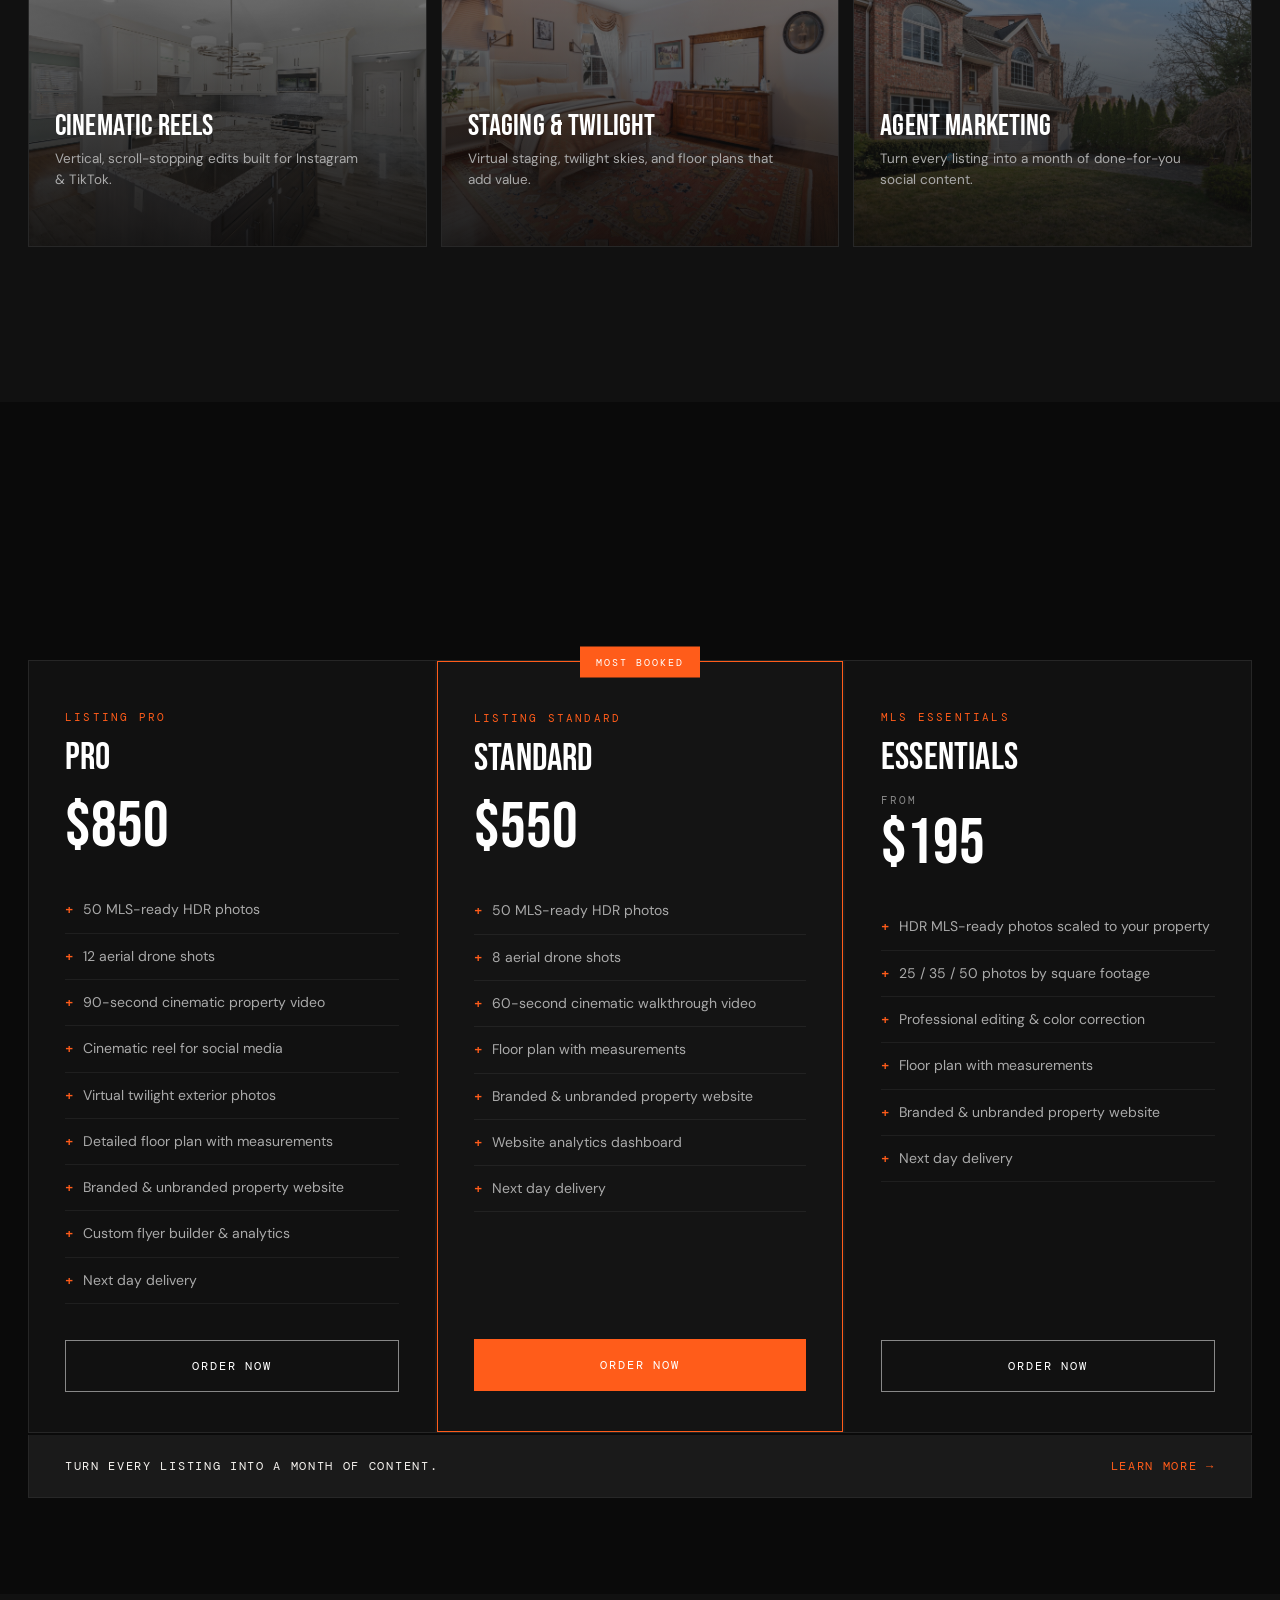
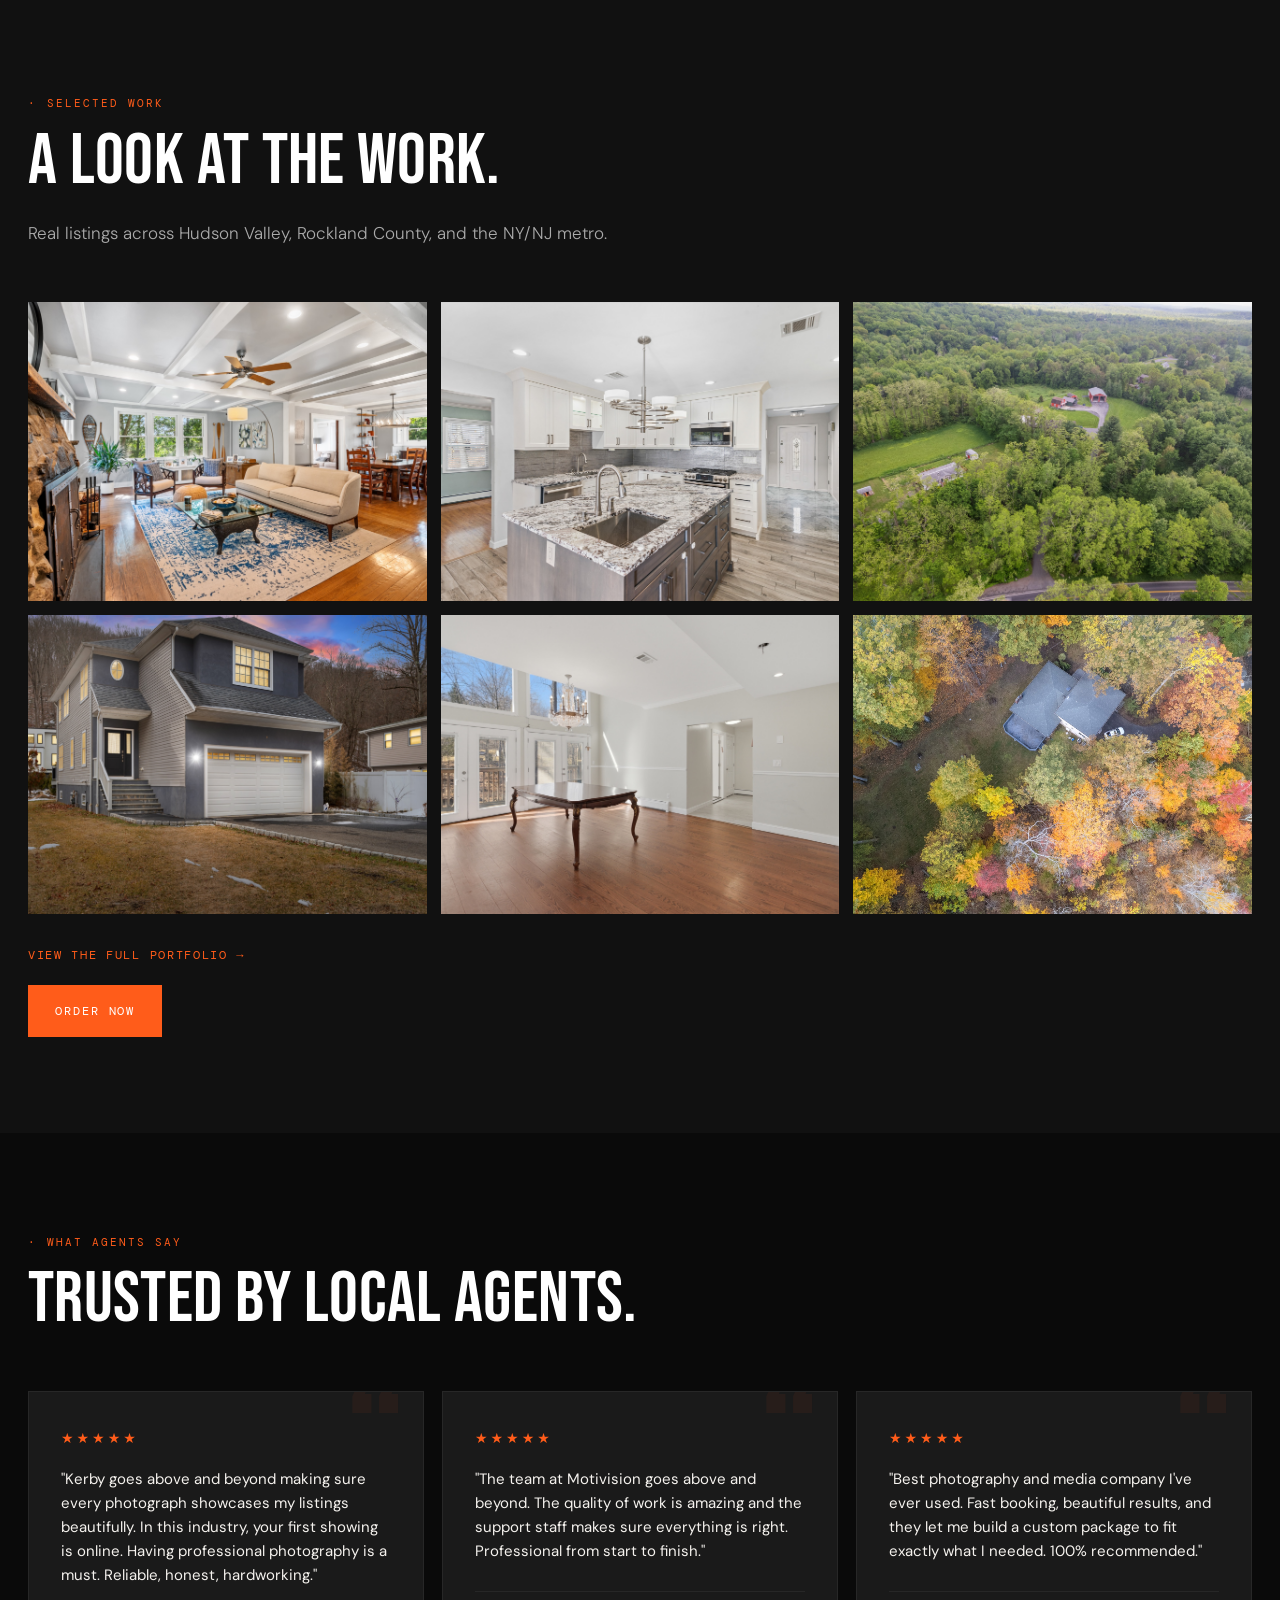
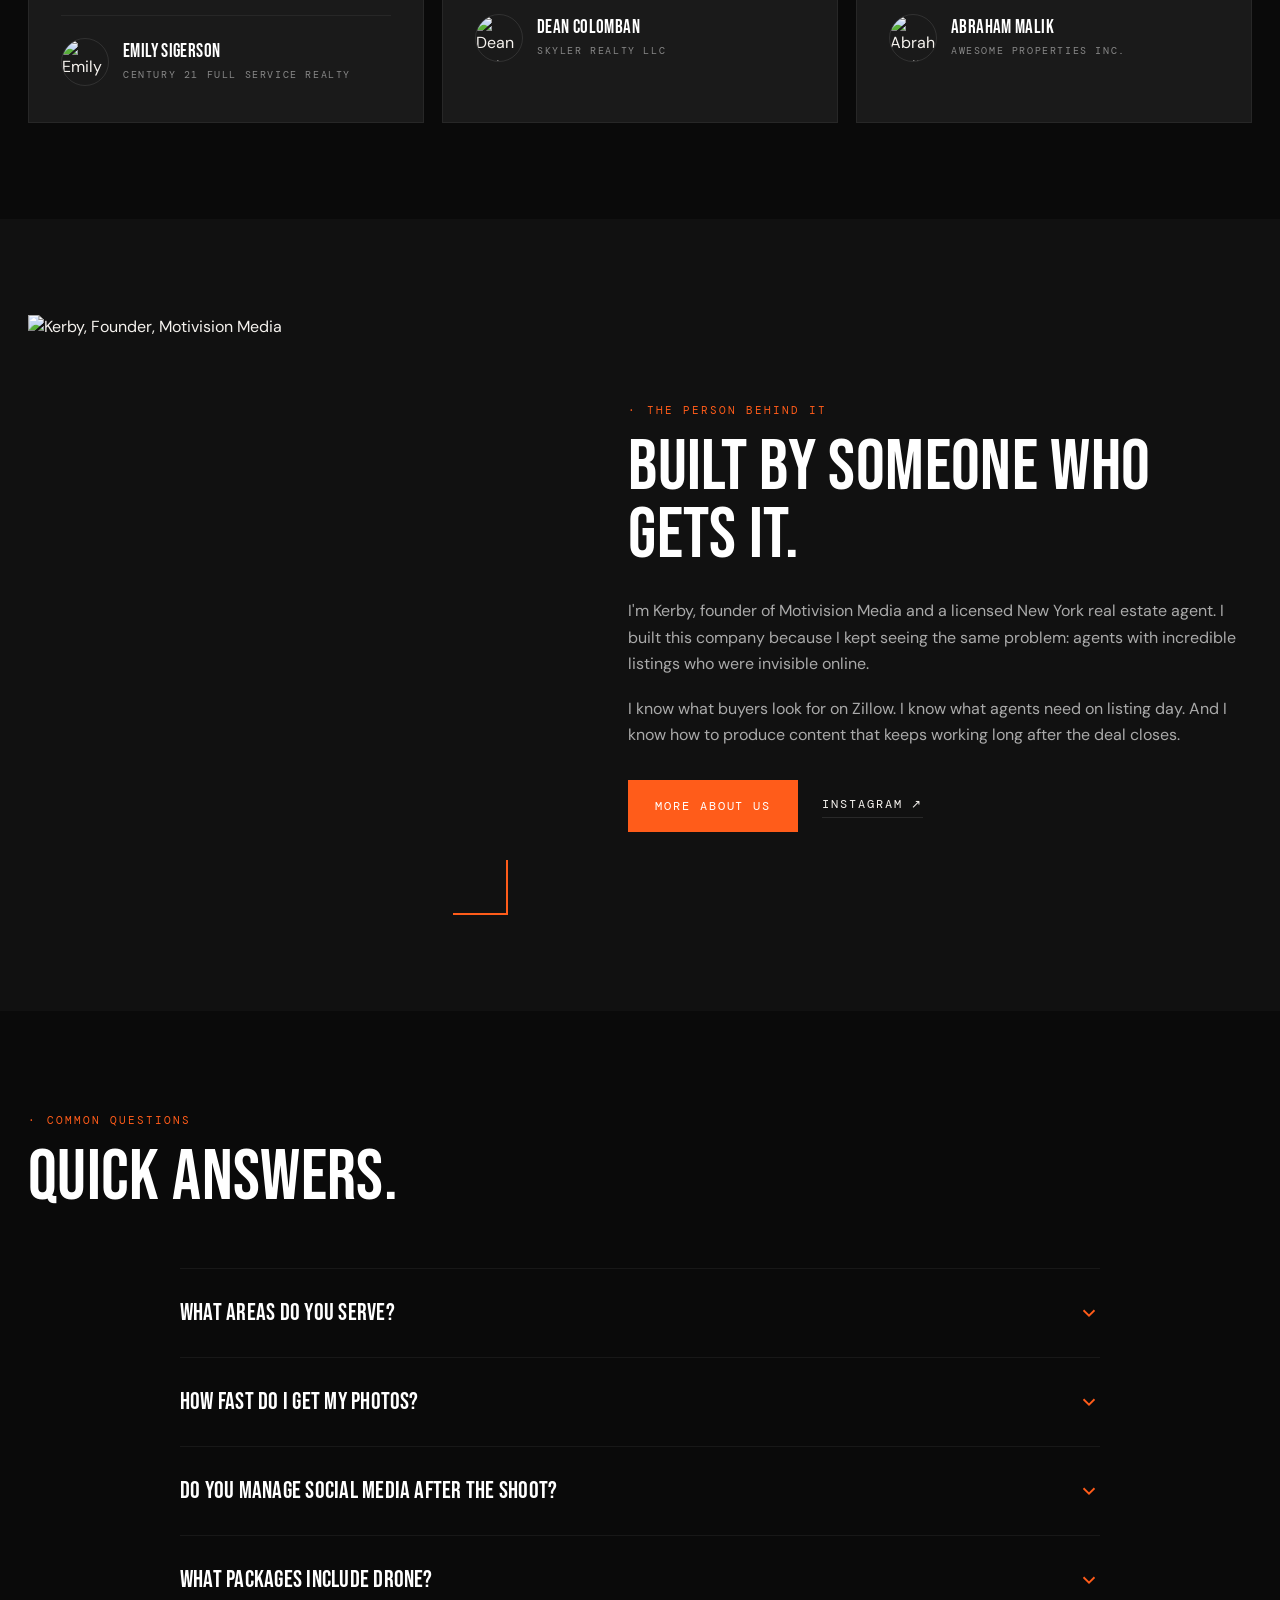
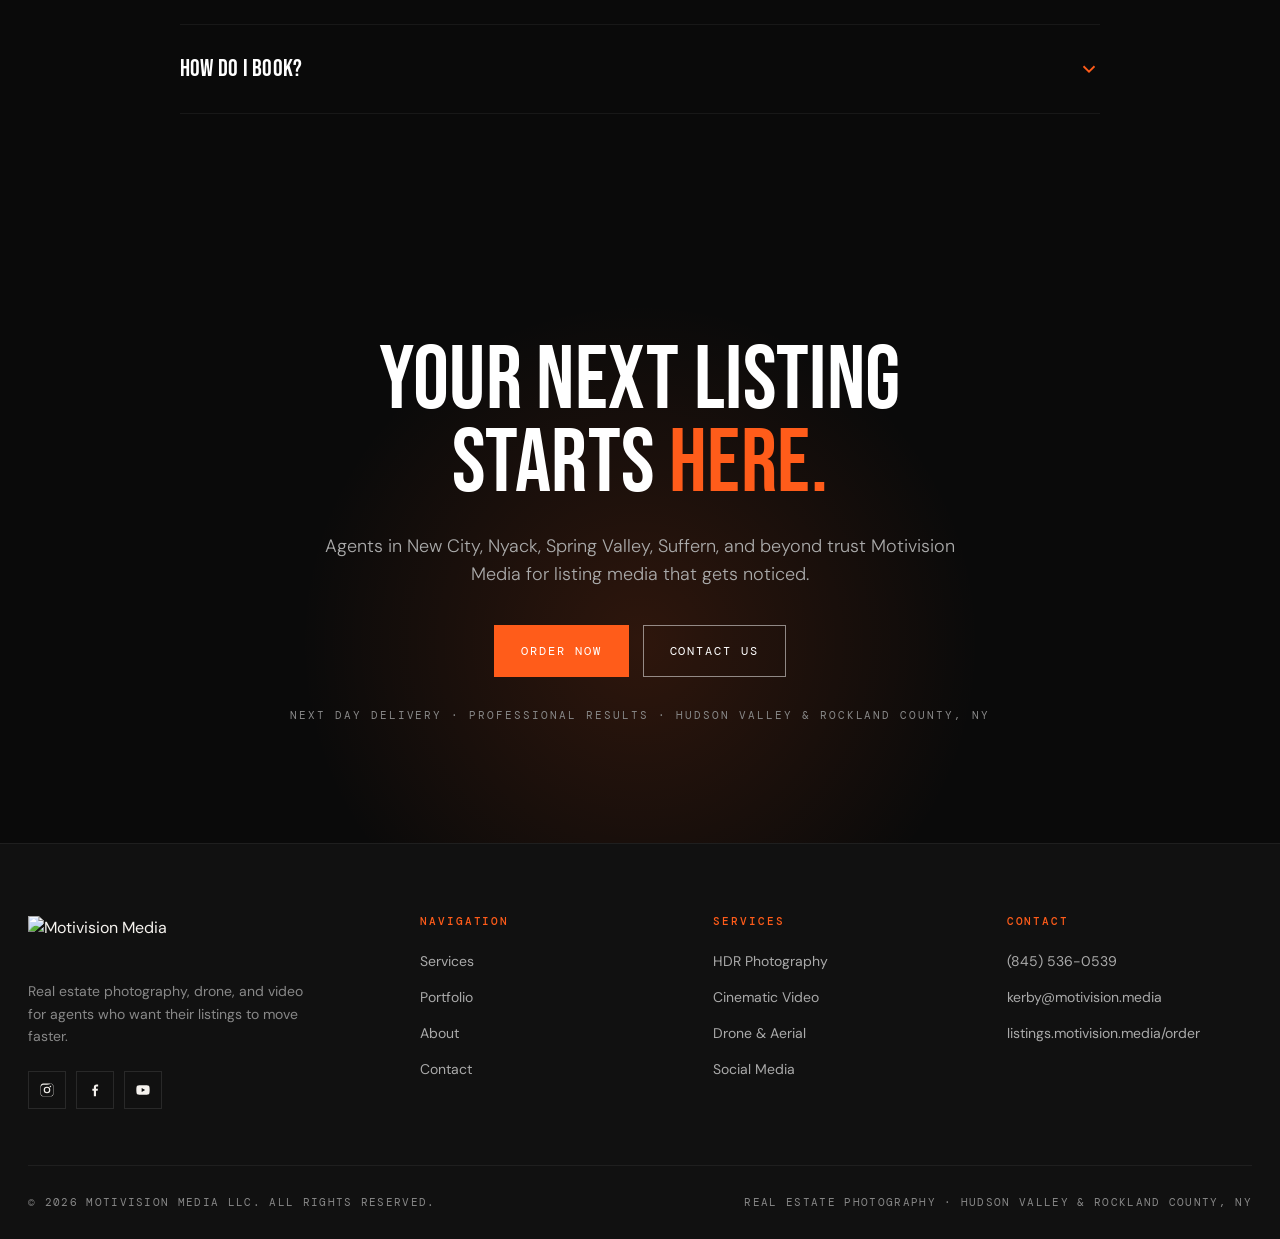
==== commit de01c3de: "Fix hero Order Now button: use direct order-page link instead of modal embed Co-Authored-By: Claude " ====
--- a/index.html
+++ b/index.html
@@ -100,7 +100,7 @@
     </h1>
     <p class="hero-sub">Professional HDR photography, drone aerials, and cinematic video that get your listings sold faster. Shot by a licensed NY agent and delivered next business day.</p>
     <div class="hero-ctas">
-      <button type="button" class="btn btn-primary" data-order-open>Order Now</button>
+      <a href="https://listings.motivision.media/order" class="btn btn-primary">Order Now</a>
       <a href="portfolio.html" class="btn btn-ghost">See Our Work</a>
     </div>
   </div>
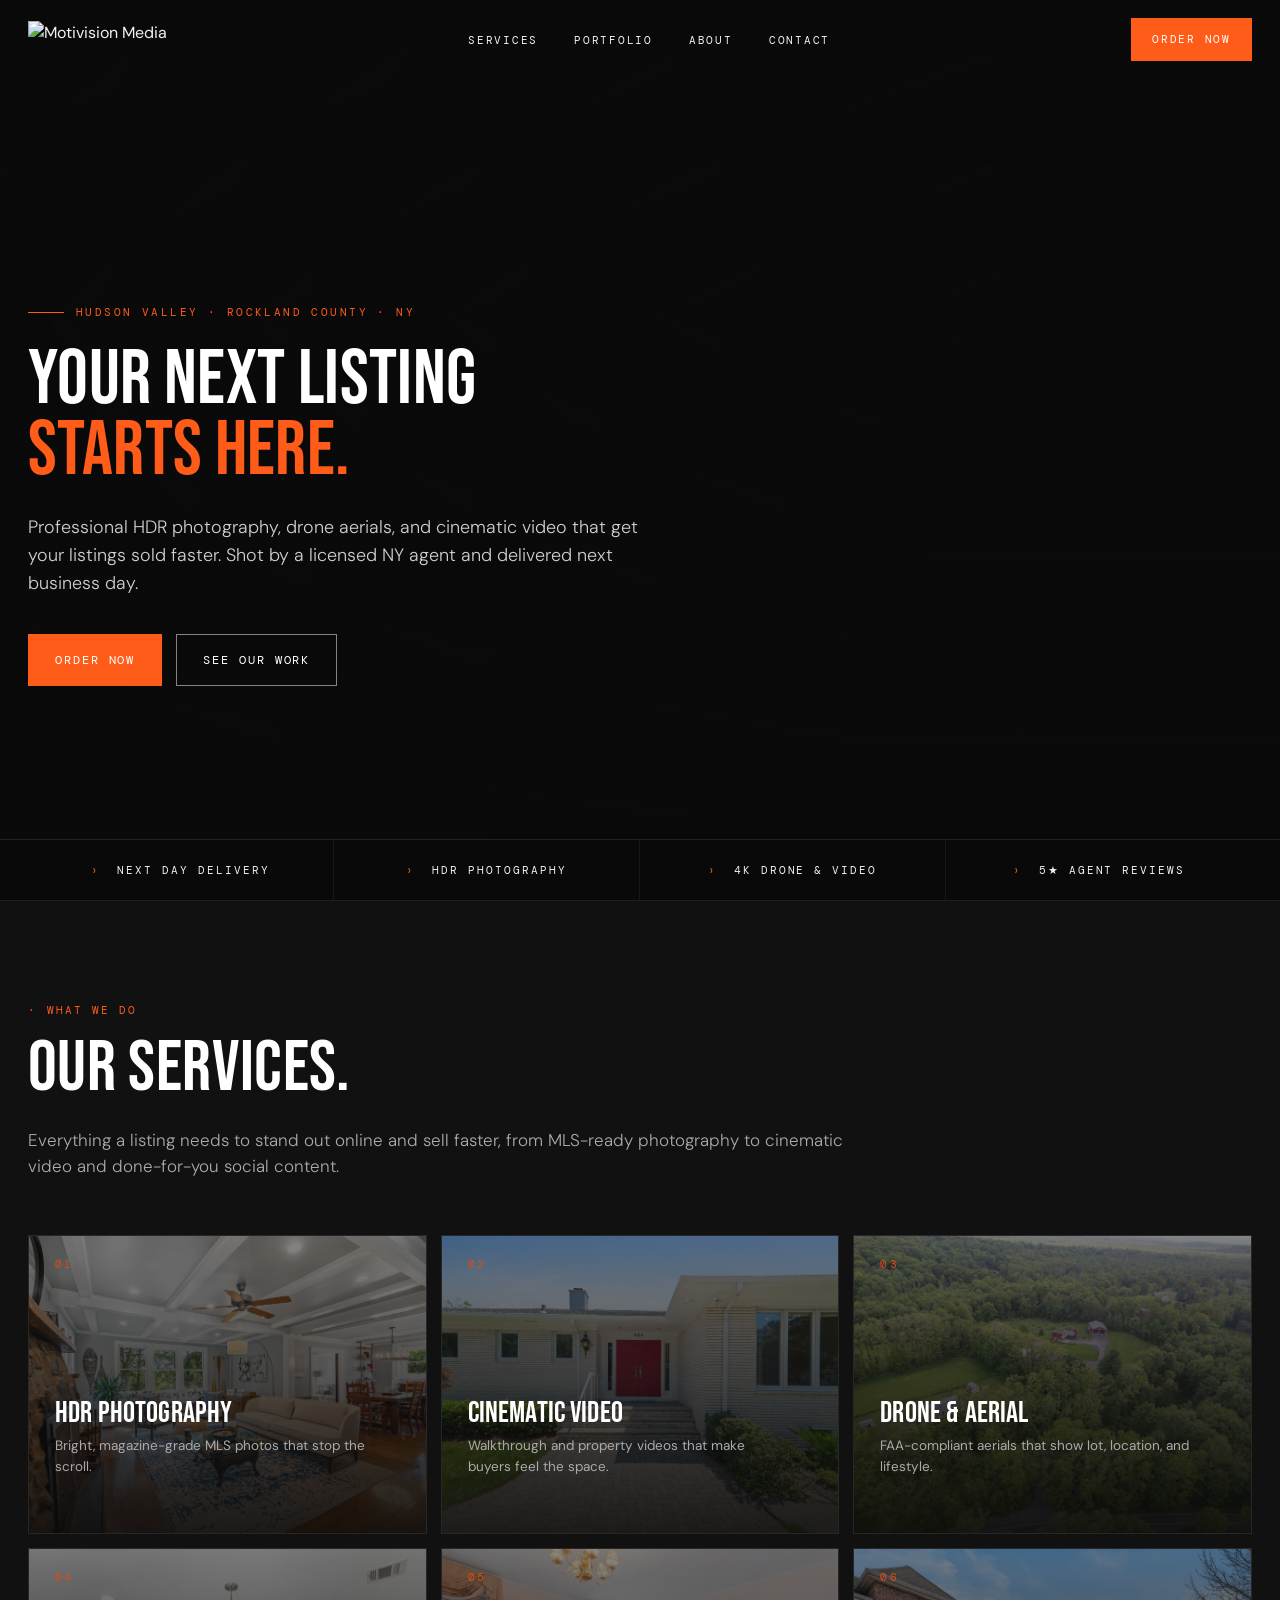
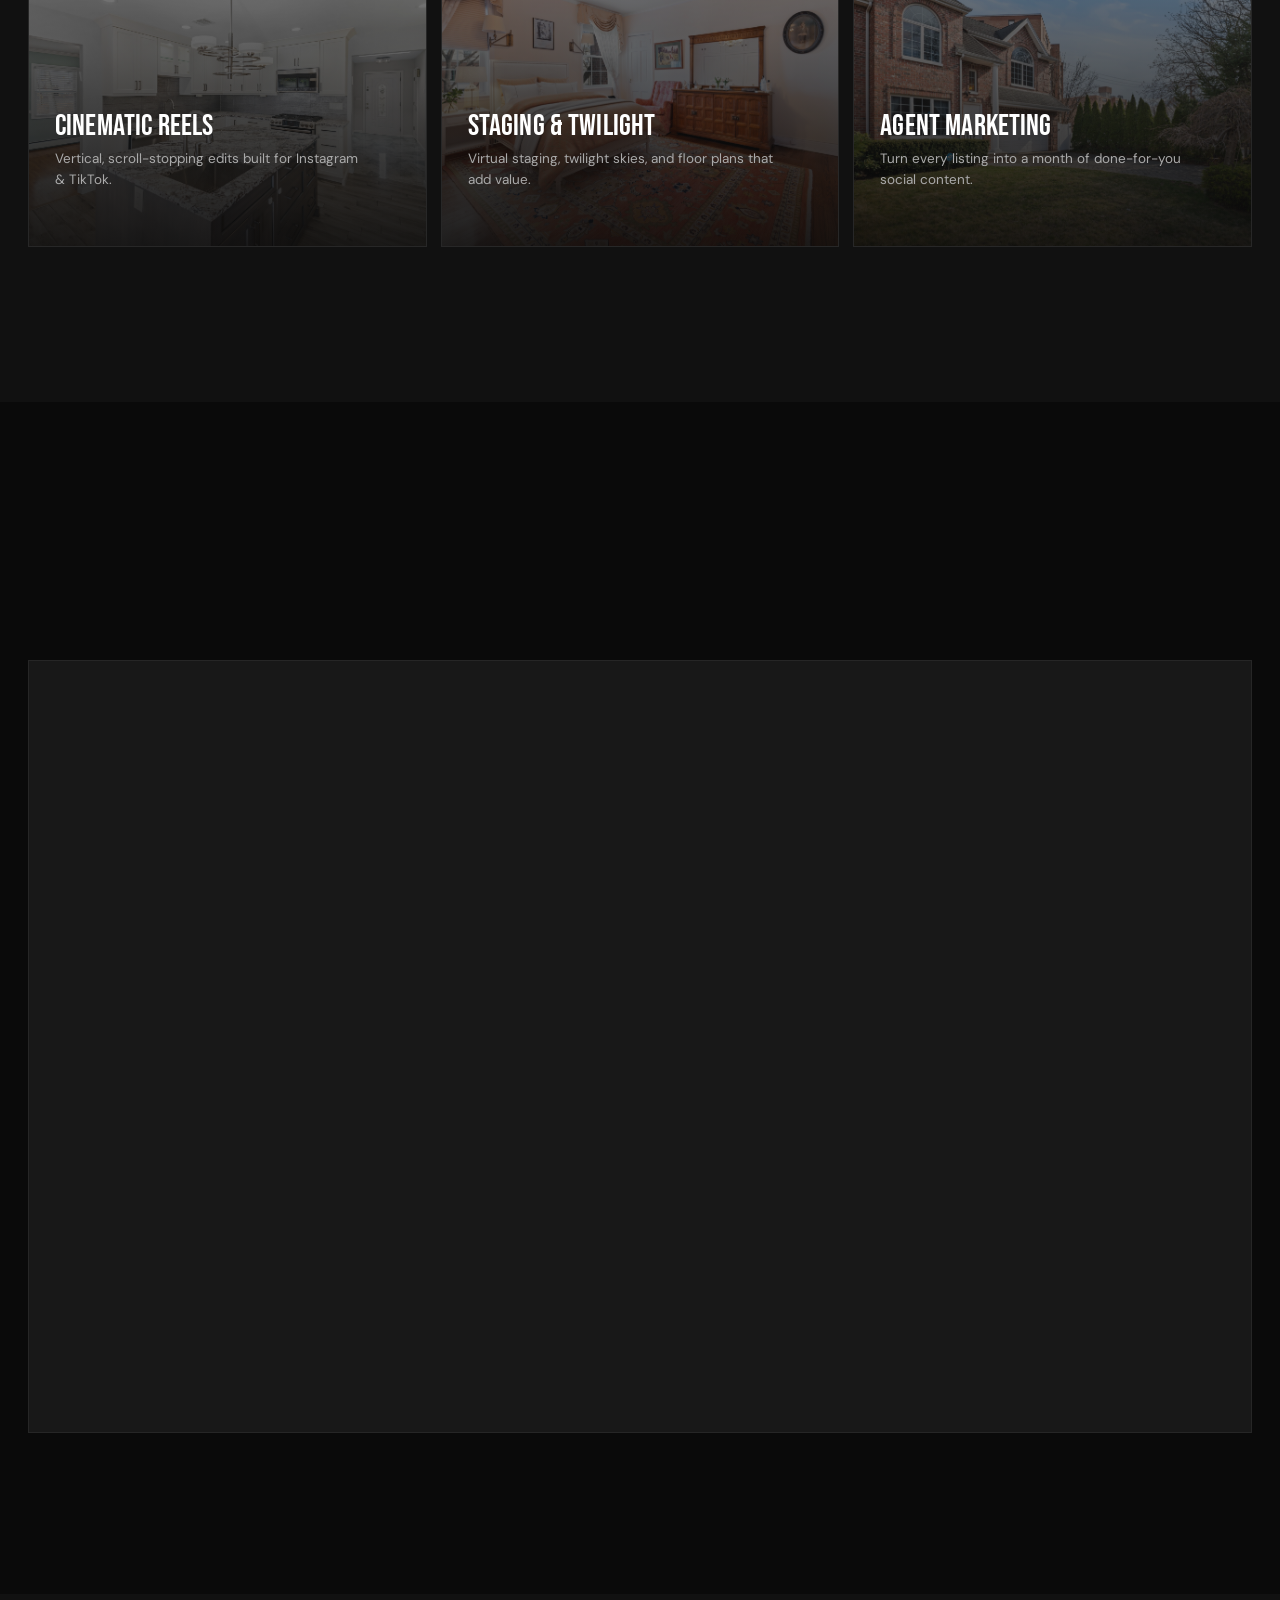
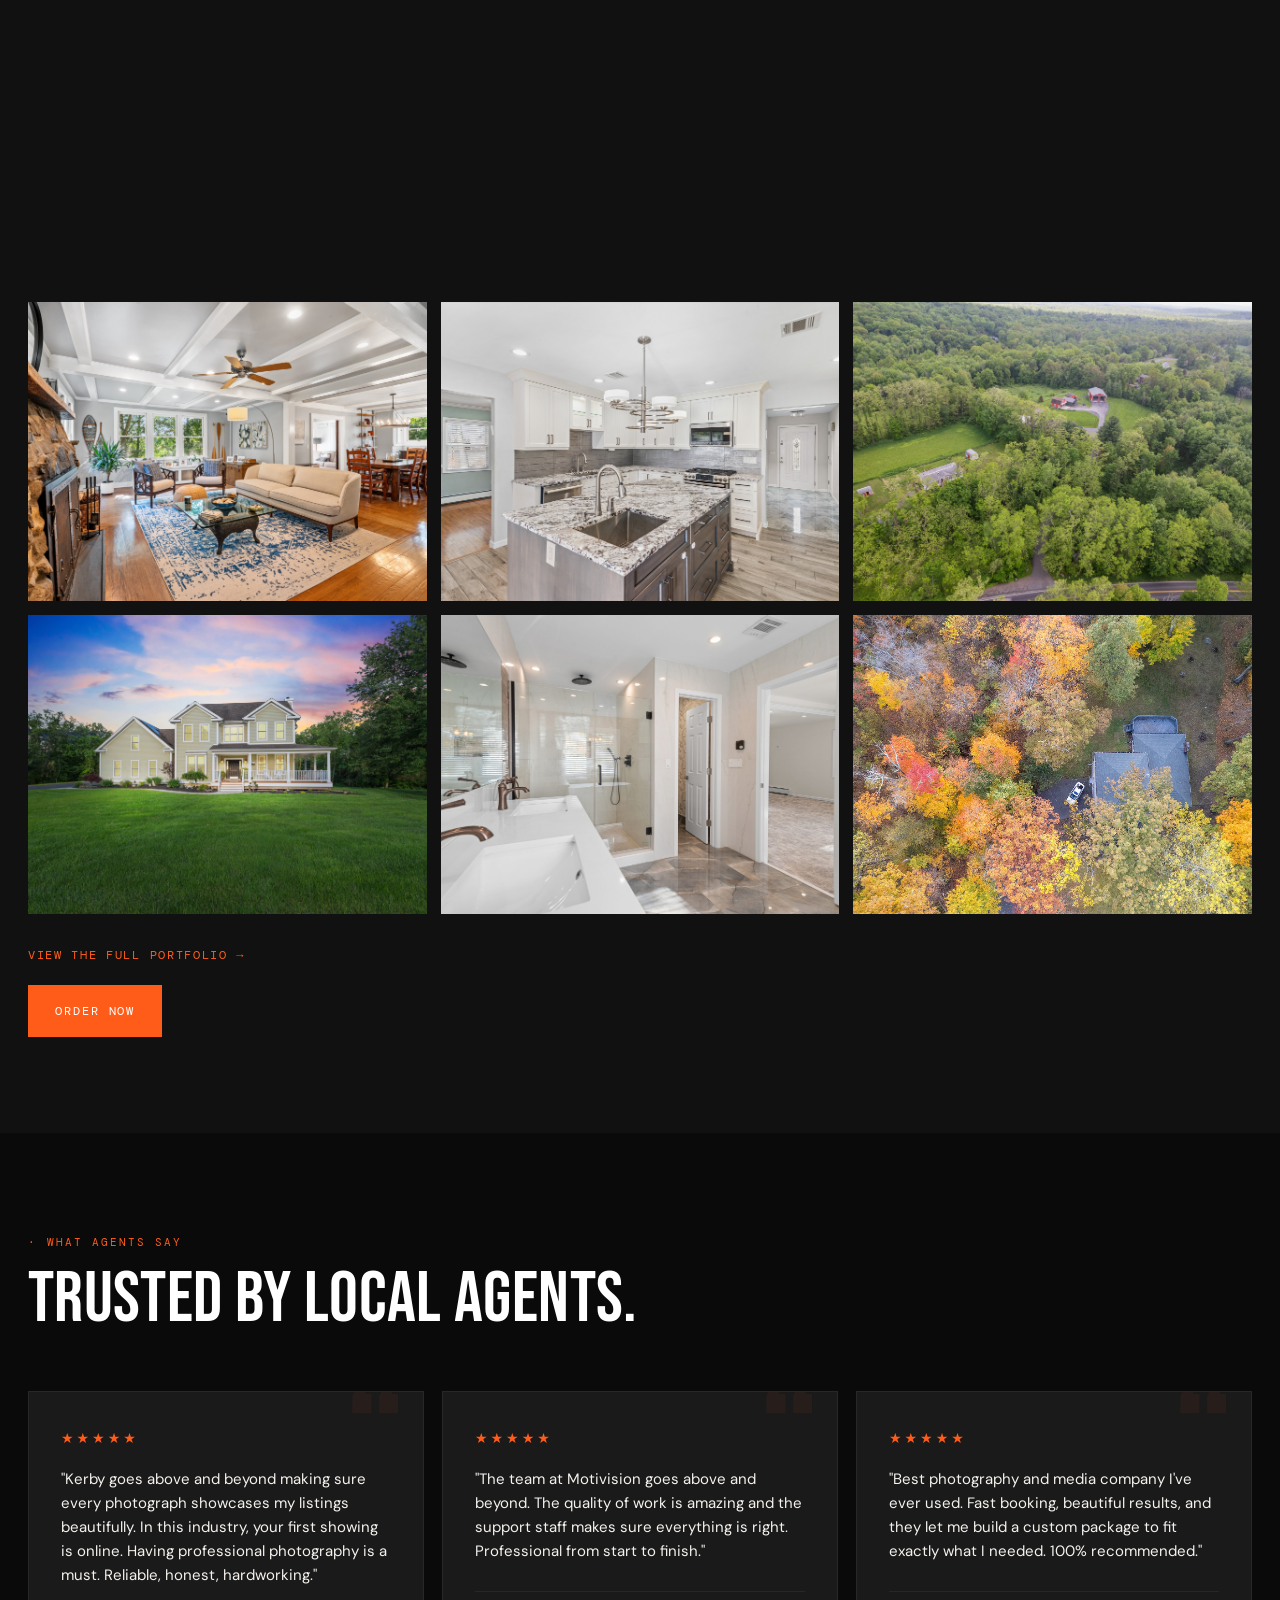
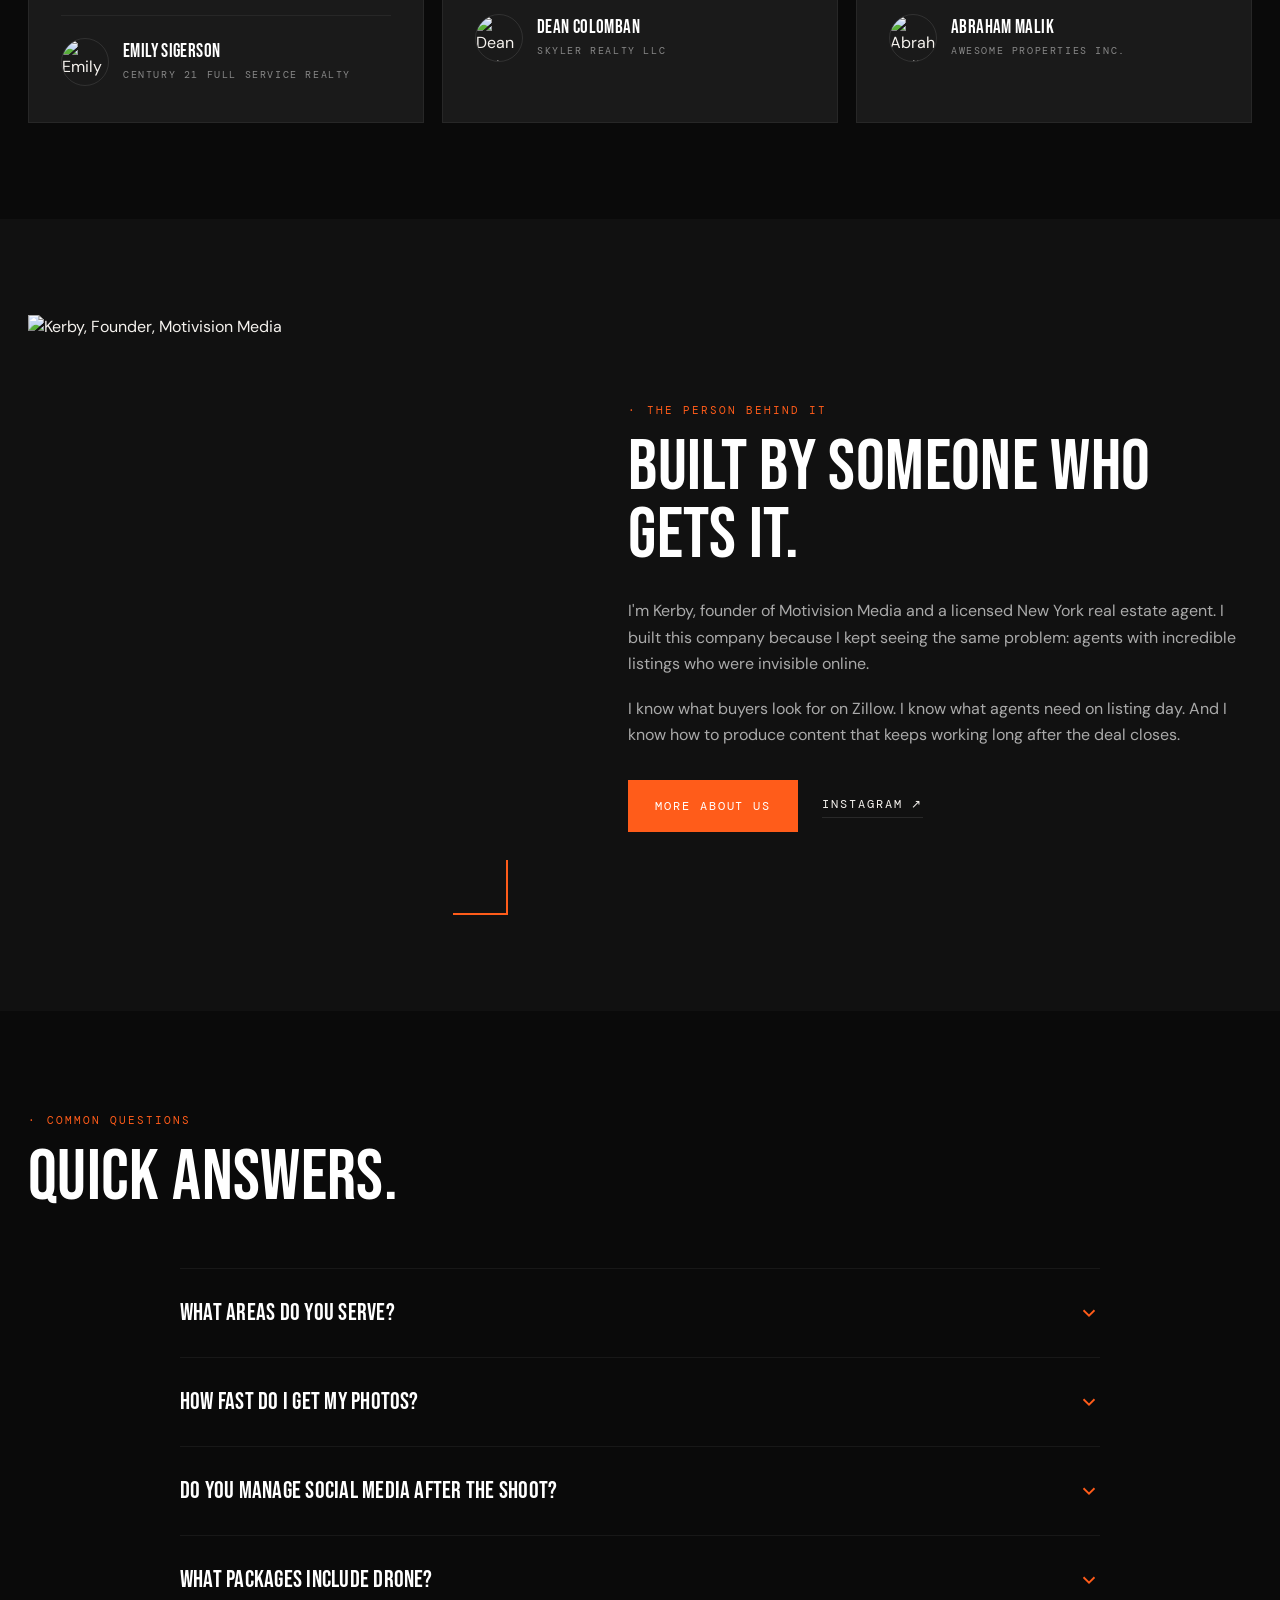
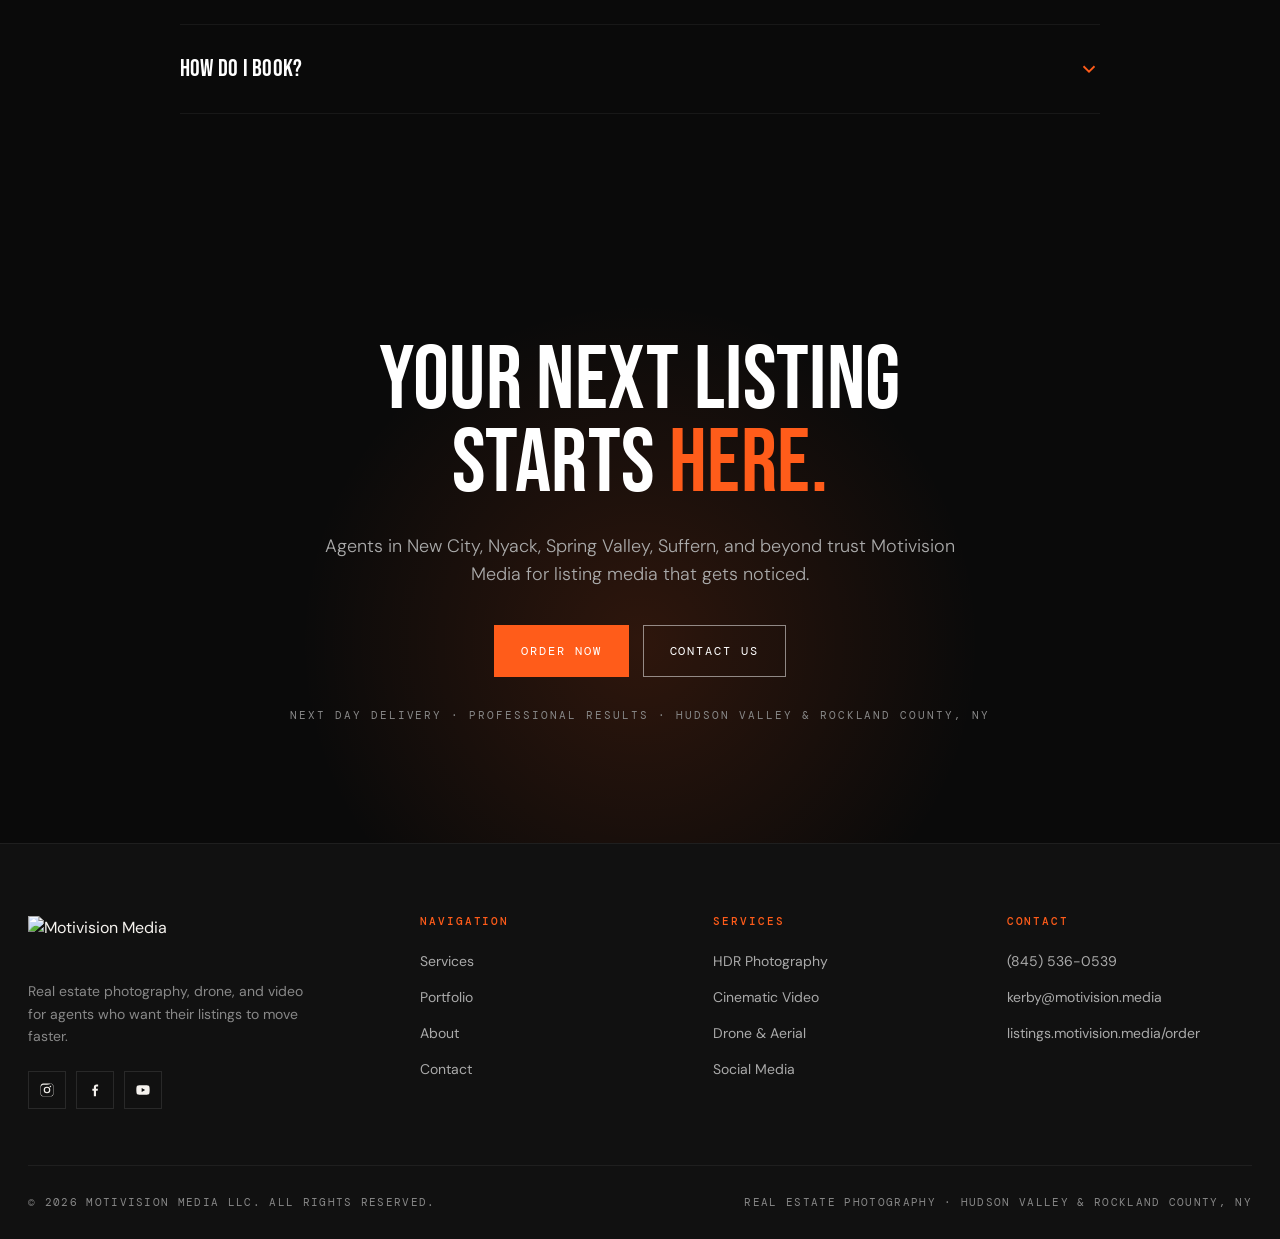
==== commit 738c6de2: "Portfolio refresh" ====
--- a/index.html
+++ b/index.html
@@ -307,22 +307,22 @@
       </div>
 
       <div class="pf-item reveal" data-category="hdr"
-        data-src="images/portfolio/hillburn-sixth-hdr.jpg"
-        data-label="HDR Listing · Hillburn, NY">
-        <img src="images/portfolio/hillburn-sixth-hdr.jpg" alt="HDR interior, Hillburn NY" loading="lazy" />
+        data-src="images/portfolio/middletown-mandm-twilight.jpg"
+        data-label="Twilight · Middletown, NY">
+        <img src="images/portfolio/middletown-mandm-twilight.jpg" alt="Twilight exterior, Middletown NY" loading="lazy" />
         <div class="pf-overlay">
           <span class="pf-cat">HDR Photography</span>
-          <span class="pf-label">Hillburn, NY</span>
+          <span class="pf-label">Middletown, NY</span>
         </div>
       </div>
 
       <div class="pf-item reveal" data-category="hdr"
-        data-src="images/portfolio/airmont-monsey-sunroom-hdr.jpg"
-        data-label="HDR Sunroom · Airmont, NY">
-        <img src="images/portfolio/airmont-monsey-sunroom-hdr.jpg" alt="HDR sunroom, Airmont NY" loading="lazy" />
+        data-src="images/portfolio/springvalley-rodman-bathroom-hdr.jpg"
+        data-label="Primary Bath · Spring Valley, NY">
+        <img src="images/portfolio/springvalley-rodman-bathroom-hdr.jpg" alt="HDR primary bathroom, Spring Valley NY" loading="lazy" />
         <div class="pf-overlay">
           <span class="pf-cat">HDR Photography</span>
-          <span class="pf-label">Airmont, NY</span>
+          <span class="pf-label">Spring Valley, NY</span>
         </div>
       </div>
 
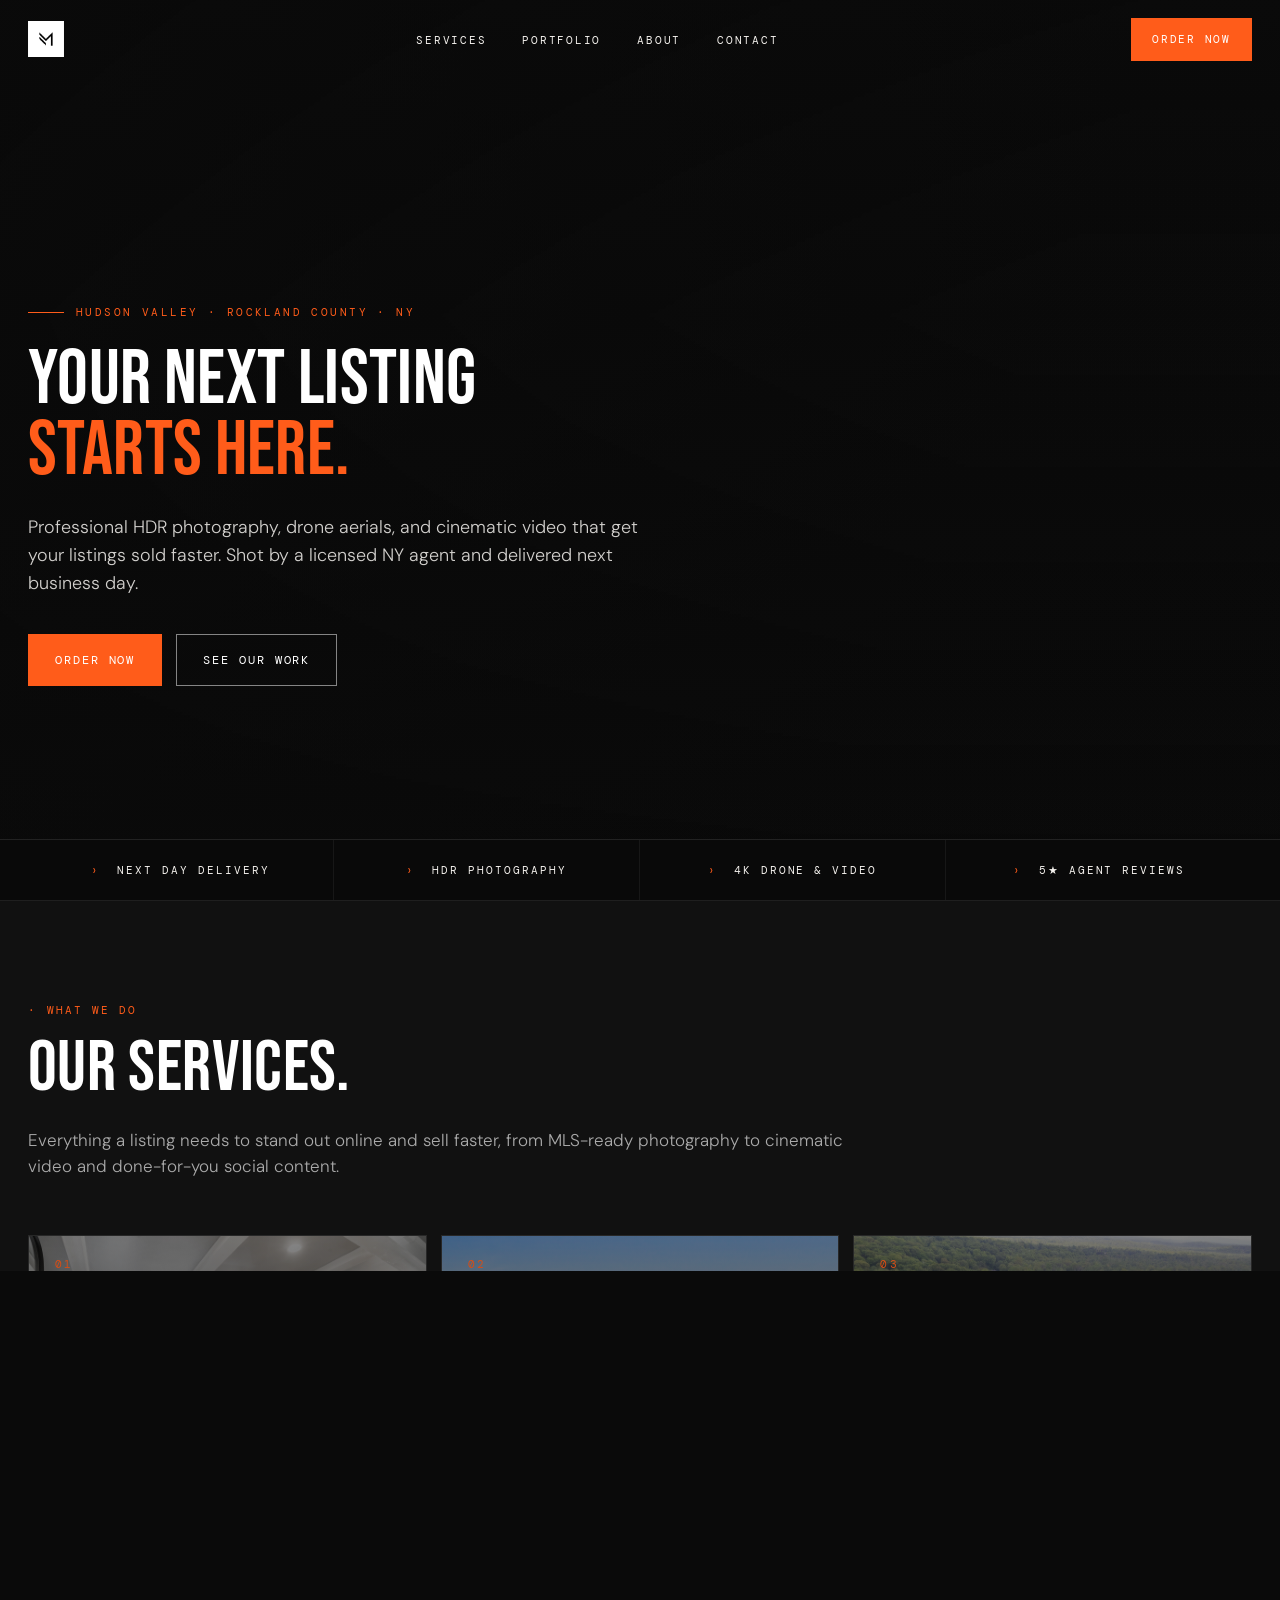
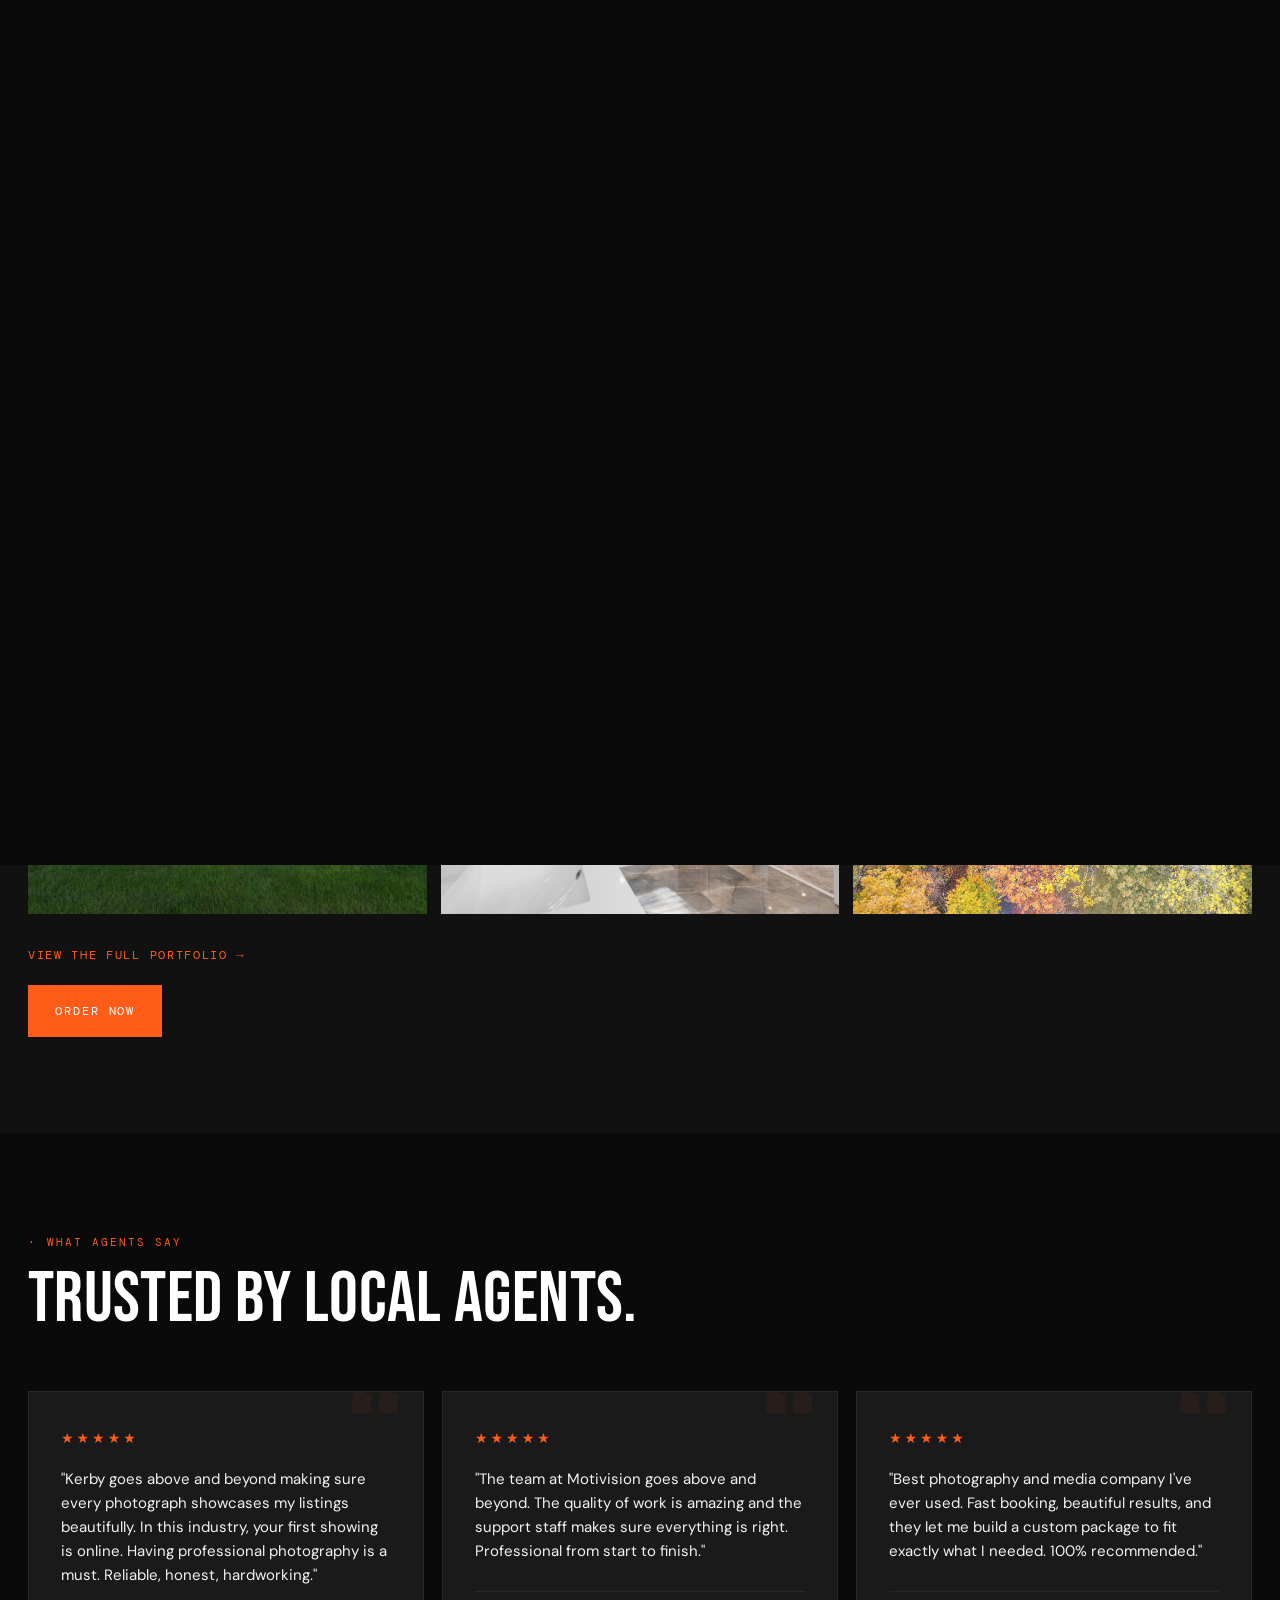
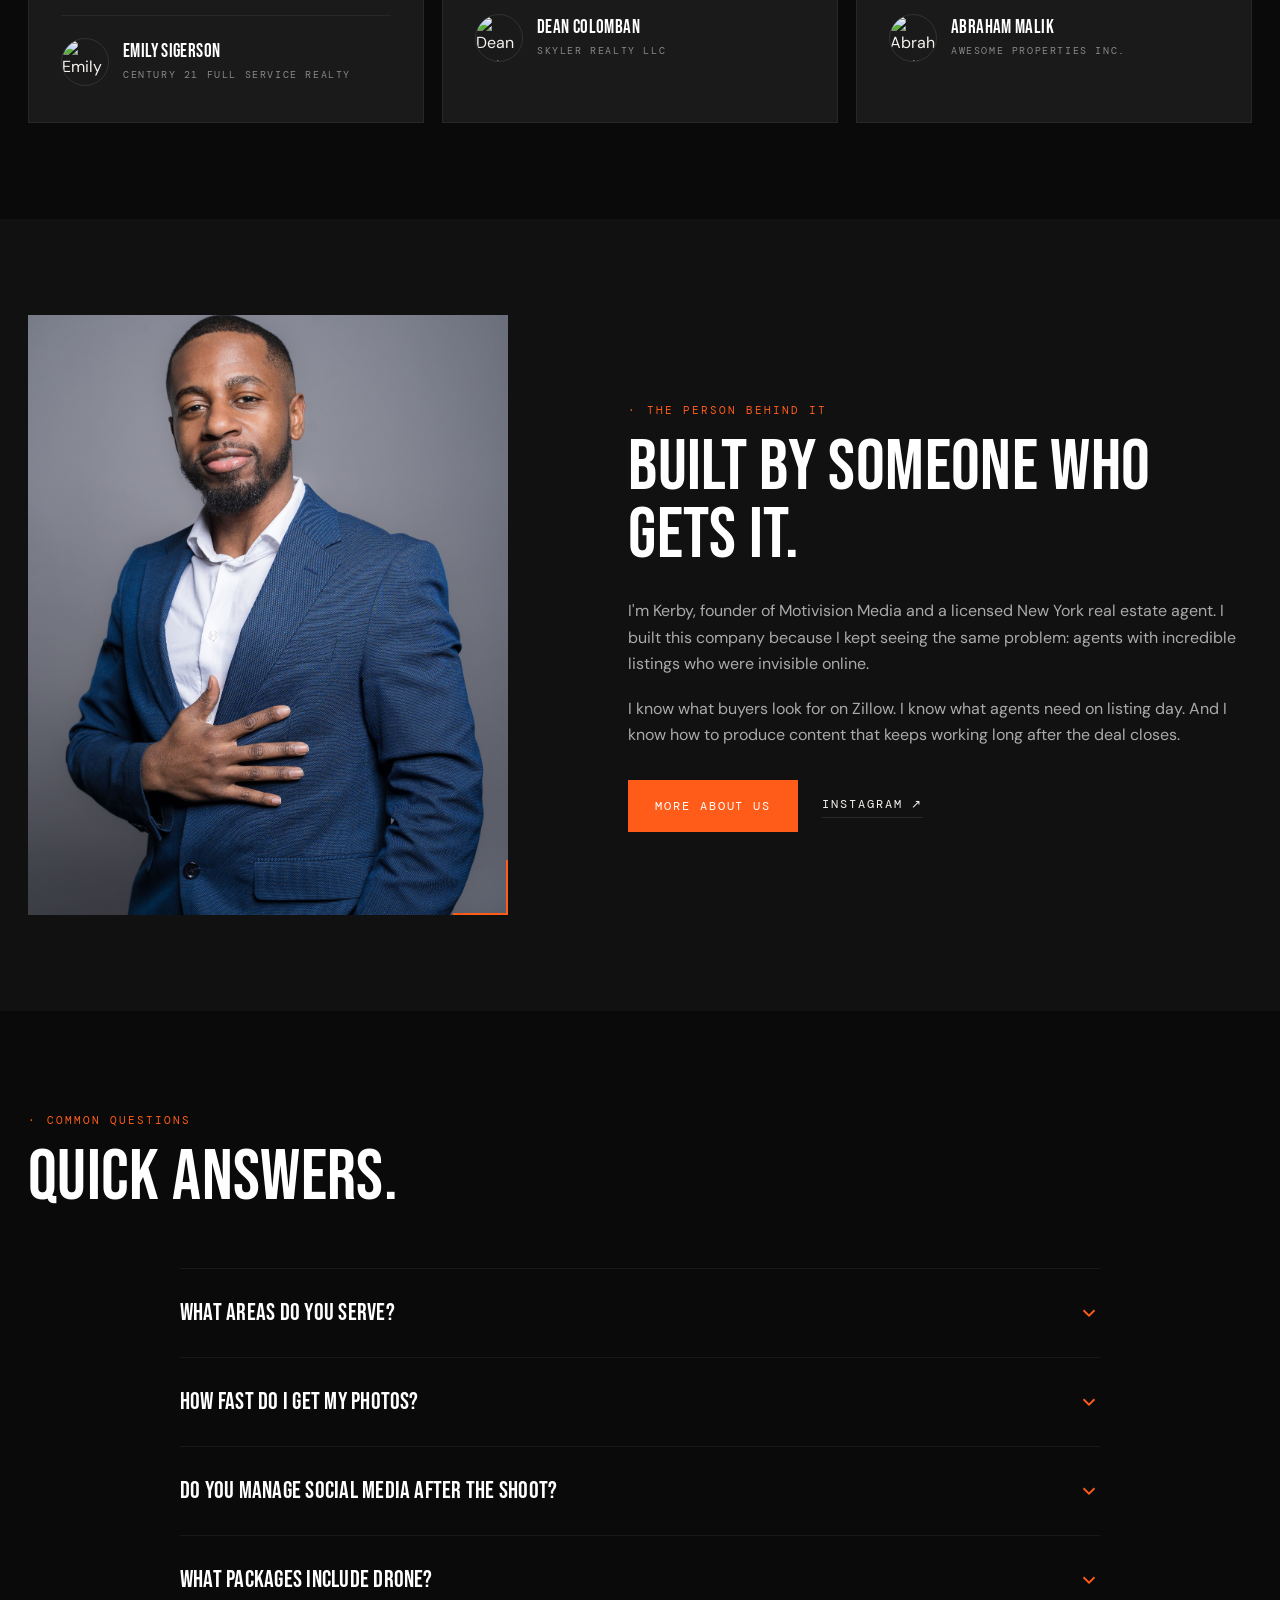
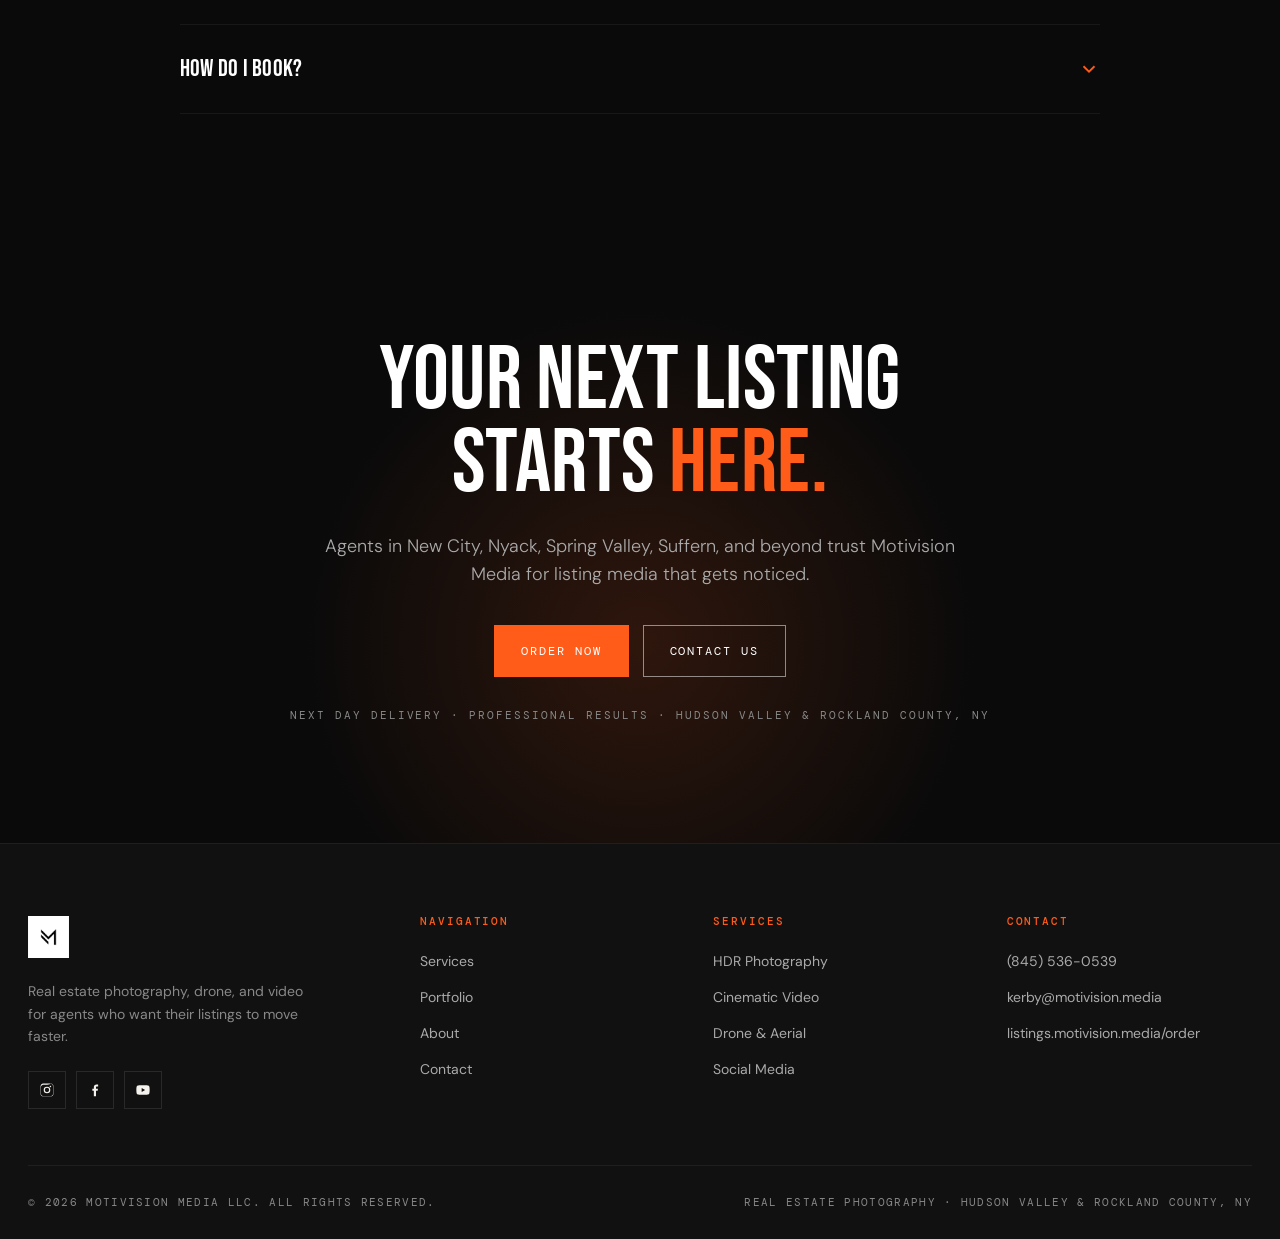
==== commit 9740116f: "Replace GHL contact form with CRM lead-intake form, self-host GHL CDN images GoHighLevel is cancelle" ====
--- a/index.html
+++ b/index.html
@@ -15,7 +15,7 @@
 <meta name="twitter:title" content="Motivision Media | Real Estate Photography Hudson Valley NY">
 <meta name="twitter:description" content="HDR photography, drone, and listing video for Hudson Valley & Rockland County agents. Next day delivery.">
 <link rel="canonical" href="https://motivision.media">
-<link rel="icon" type="image/png" href="https://storage.googleapis.com/msgsndr/MUd4Mt3P3UF300xdzoZP/media/6994fddd1ecd716e106ace79.png" />
+<link rel="icon" type="image/png" href="images/motivision-logo.png" />
 <script type="application/ld+json">
 {
   "@context": "https://schema.org",
@@ -60,7 +60,7 @@
 <header class="nav" id="nav">
   <div class="container nav-inner">
     <a href="index.html" class="nav-logo" aria-label="Motivision Media home">
-      <img src="https://storage.googleapis.com/msgsndr/MUd4Mt3P3UF300xdzoZP/media/6994fddd1ecd716e106ace79.png" alt="Motivision Media" />
+      <img src="images/motivision-logo.png" alt="Motivision Media" />
     </a>
     <nav>
       <ul class="nav-links">
@@ -420,7 +420,7 @@
   <div class="container">
     <div class="about-grid">
       <div class="about-photo reveal">
-        <img src="https://storage.googleapis.com/msgsndr/MUd4Mt3P3UF300xdzoZP/media/69951f486bac245ae728b421.jpg" alt="Kerby, Founder, Motivision Media" />
+        <img src="images/motivision-hero.jpg" alt="Kerby, Founder, Motivision Media" />
       </div>
       <div class="about-text reveal">
         <span class="section-tag">The Person Behind It</span>
@@ -534,7 +534,7 @@
   <div class="container">
     <div class="footer-top">
       <div class="footer-brand">
-        <img src="https://storage.googleapis.com/msgsndr/MUd4Mt3P3UF300xdzoZP/media/6994fddd1ecd716e106ace79.png" alt="Motivision Media" />
+        <img src="images/motivision-logo.png" alt="Motivision Media" />
         <p>Real estate photography, drone, and video for agents who want their listings to move faster.</p>
         <div class="footer-socials">
           <a href="https://www.instagram.com/motivisionmedia/" target="_blank" rel="noopener" aria-label="Instagram">
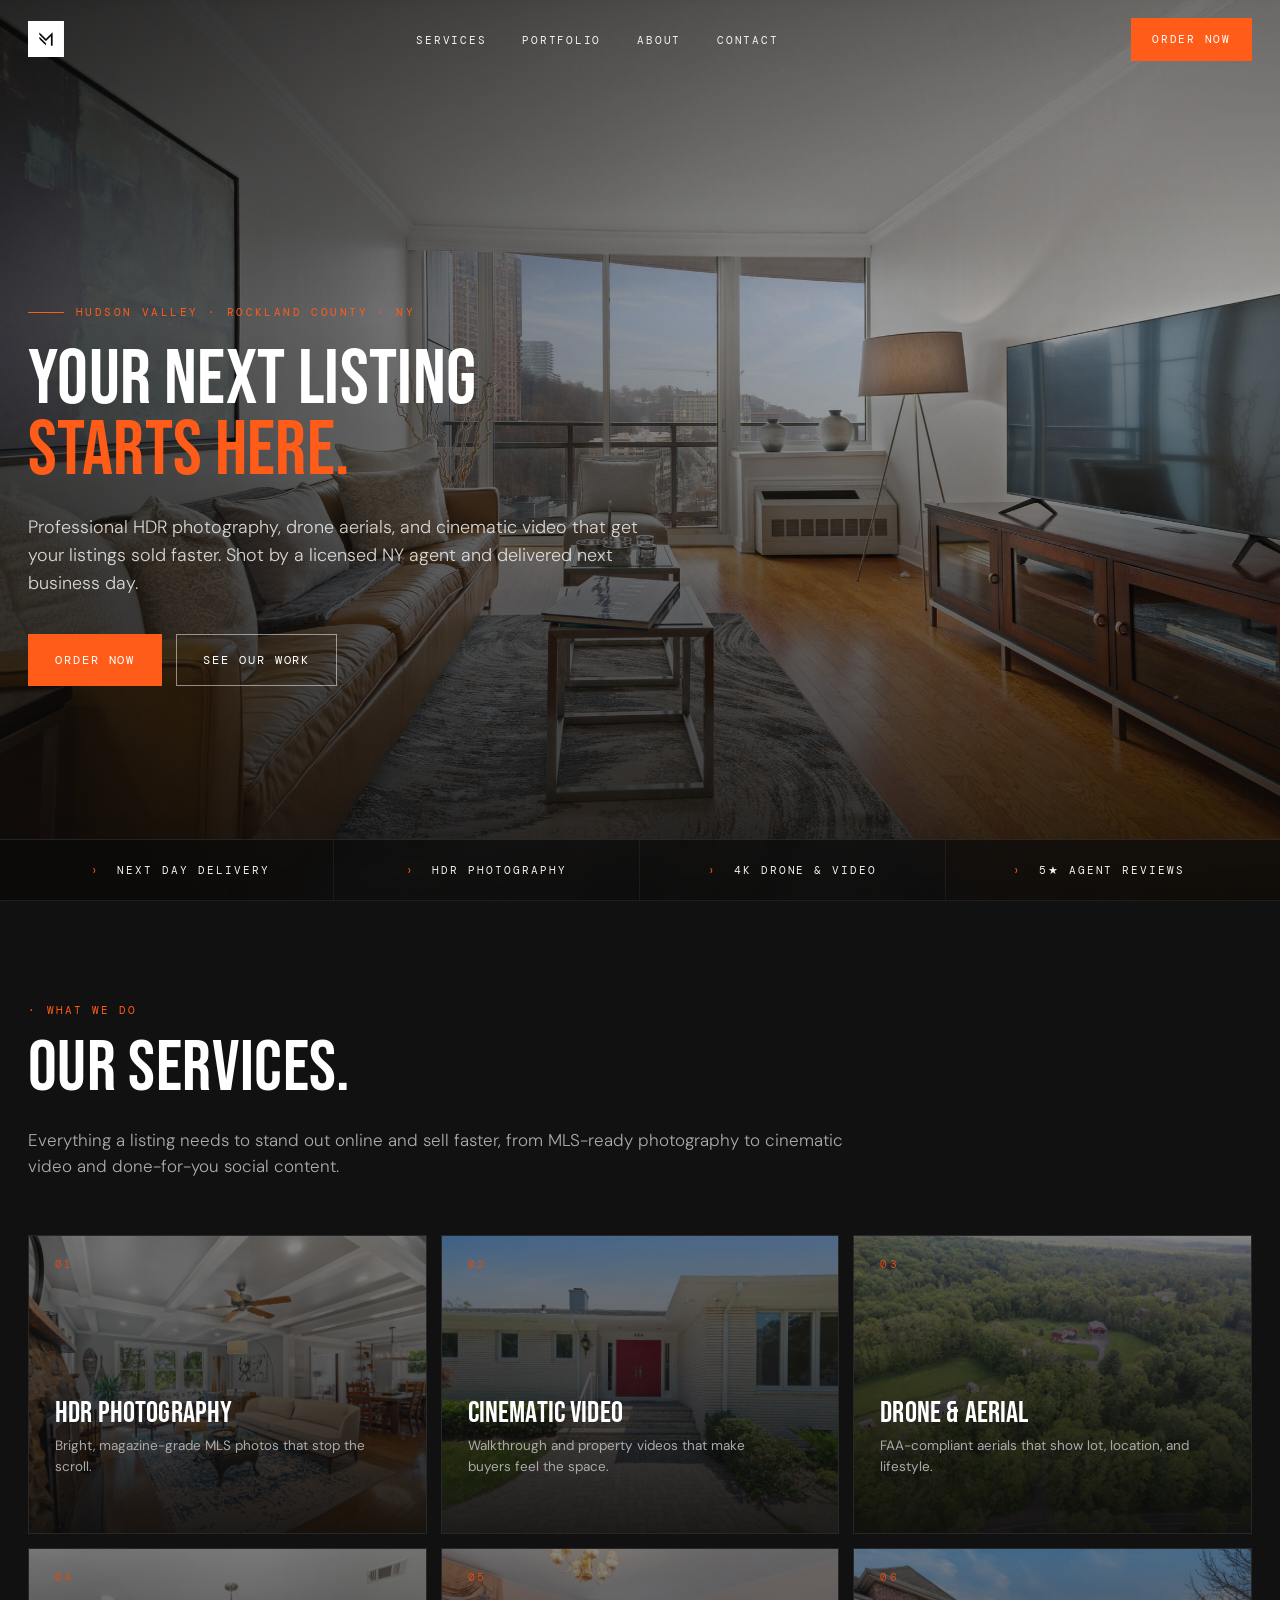
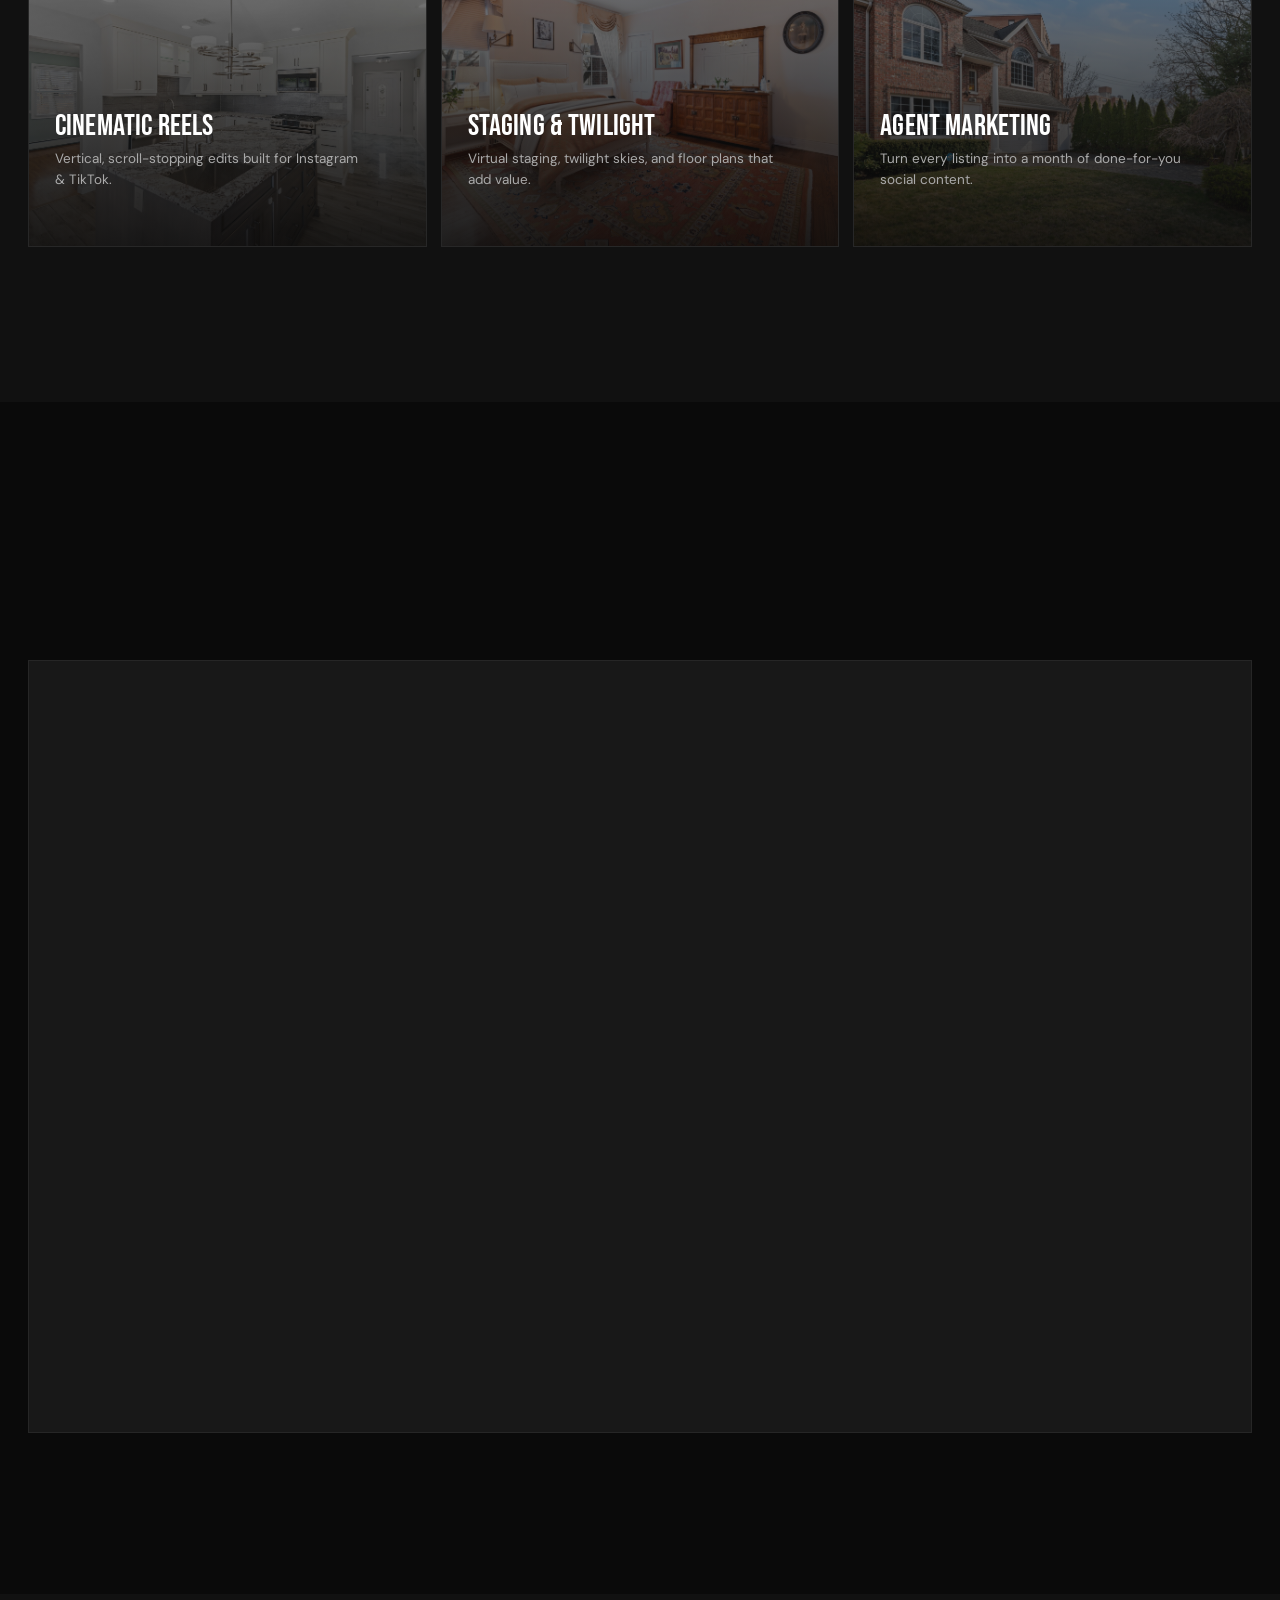
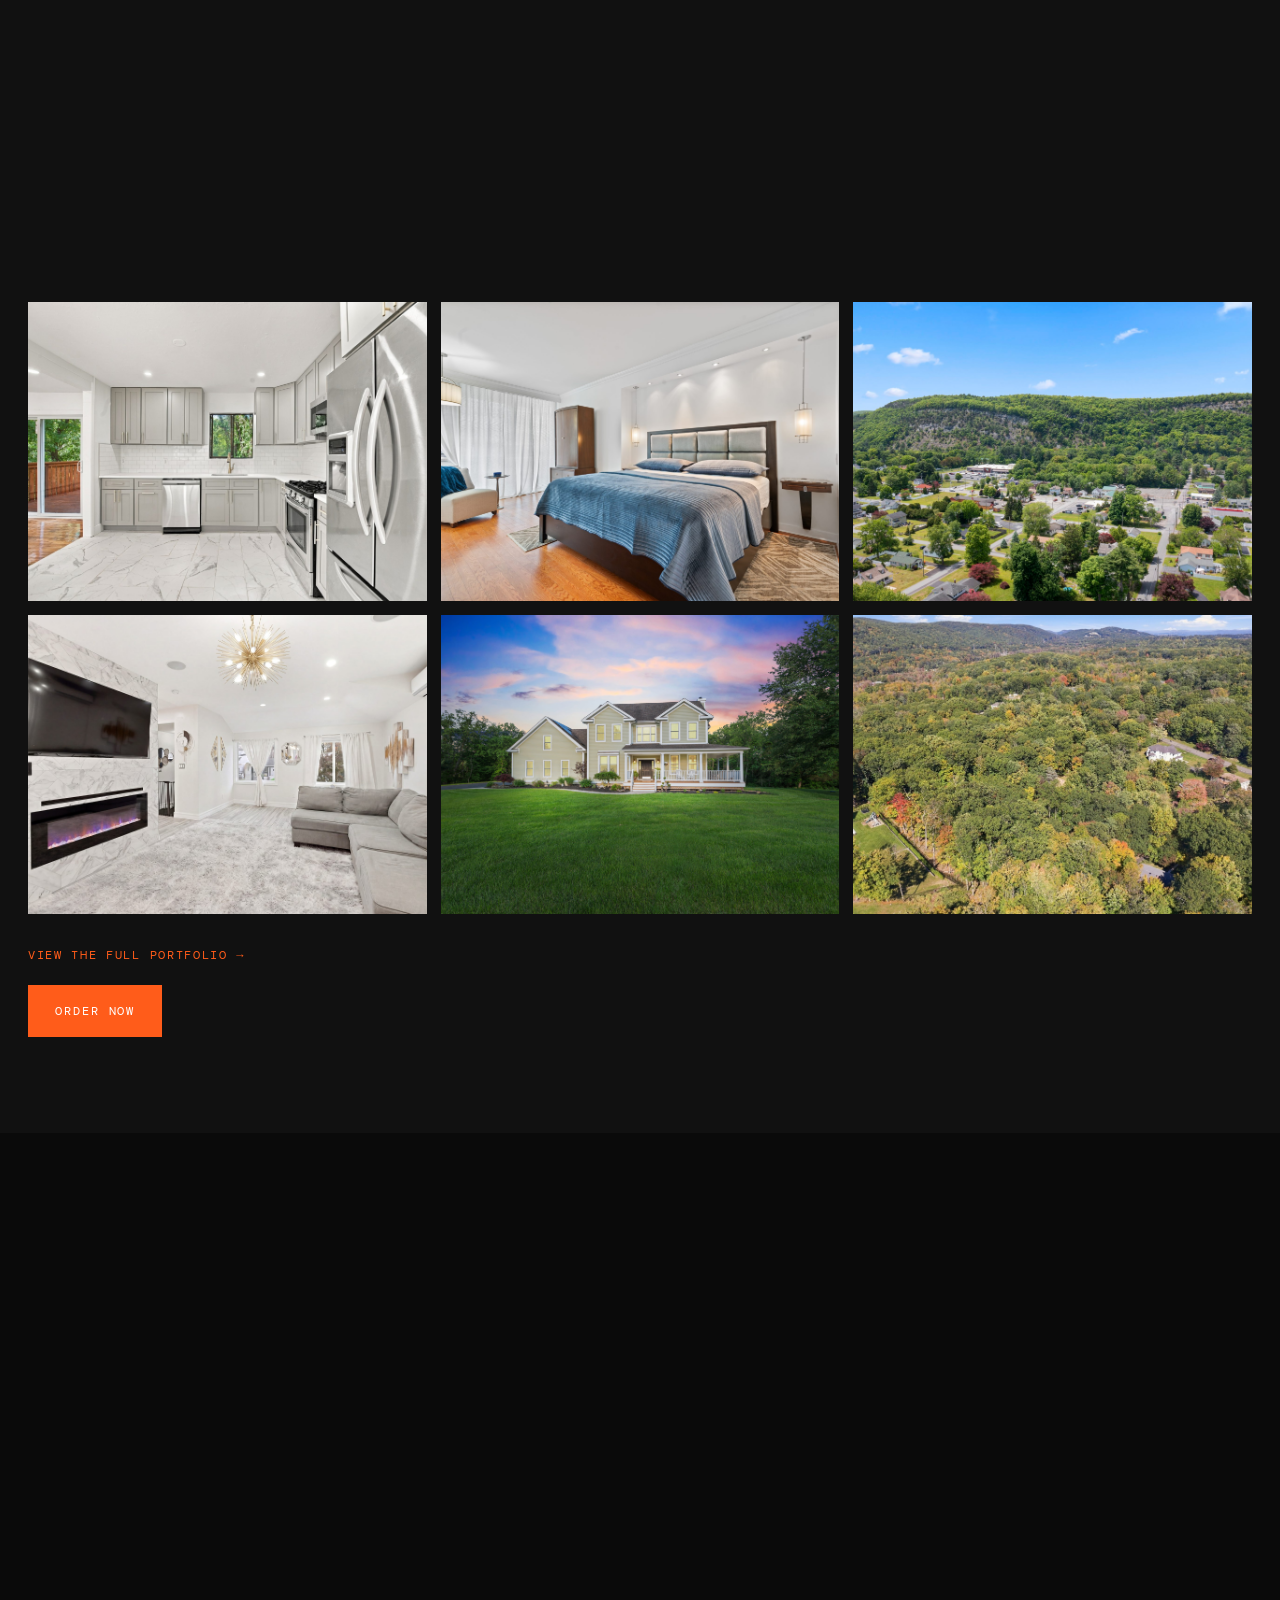
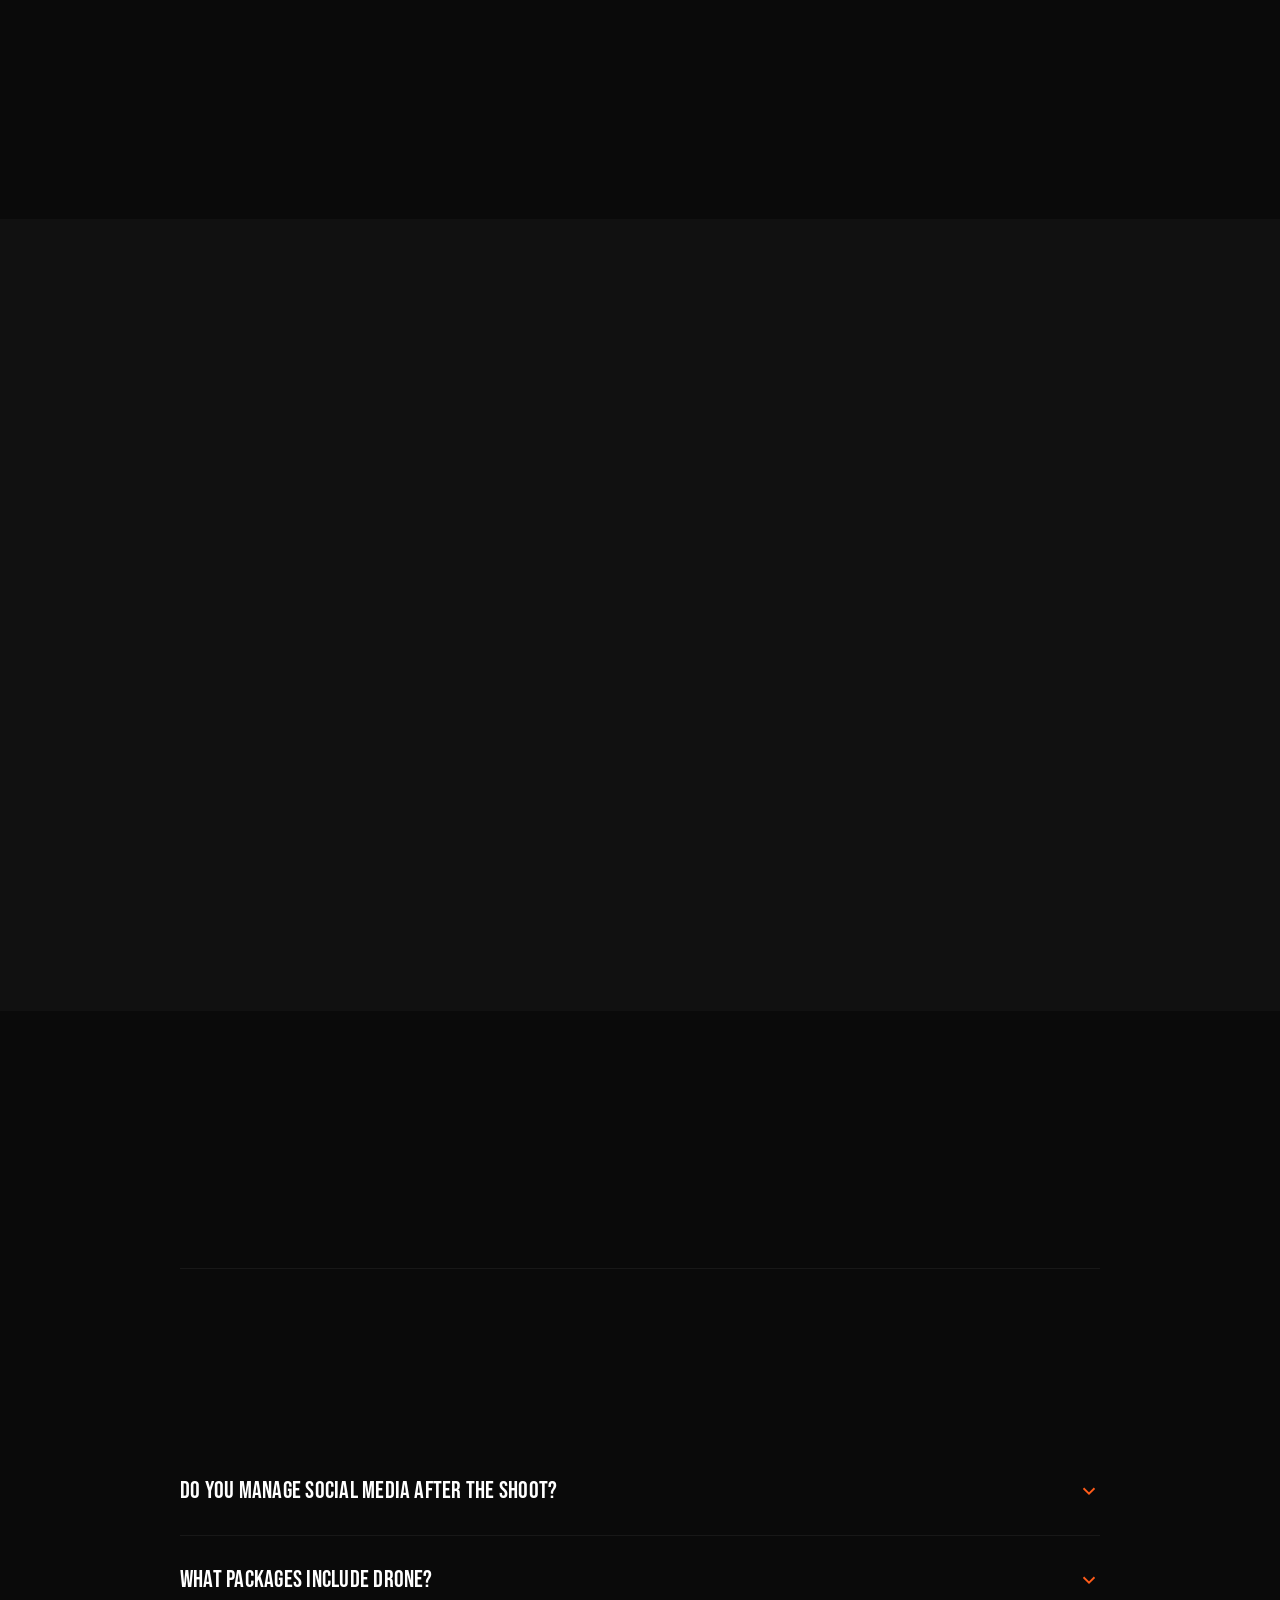
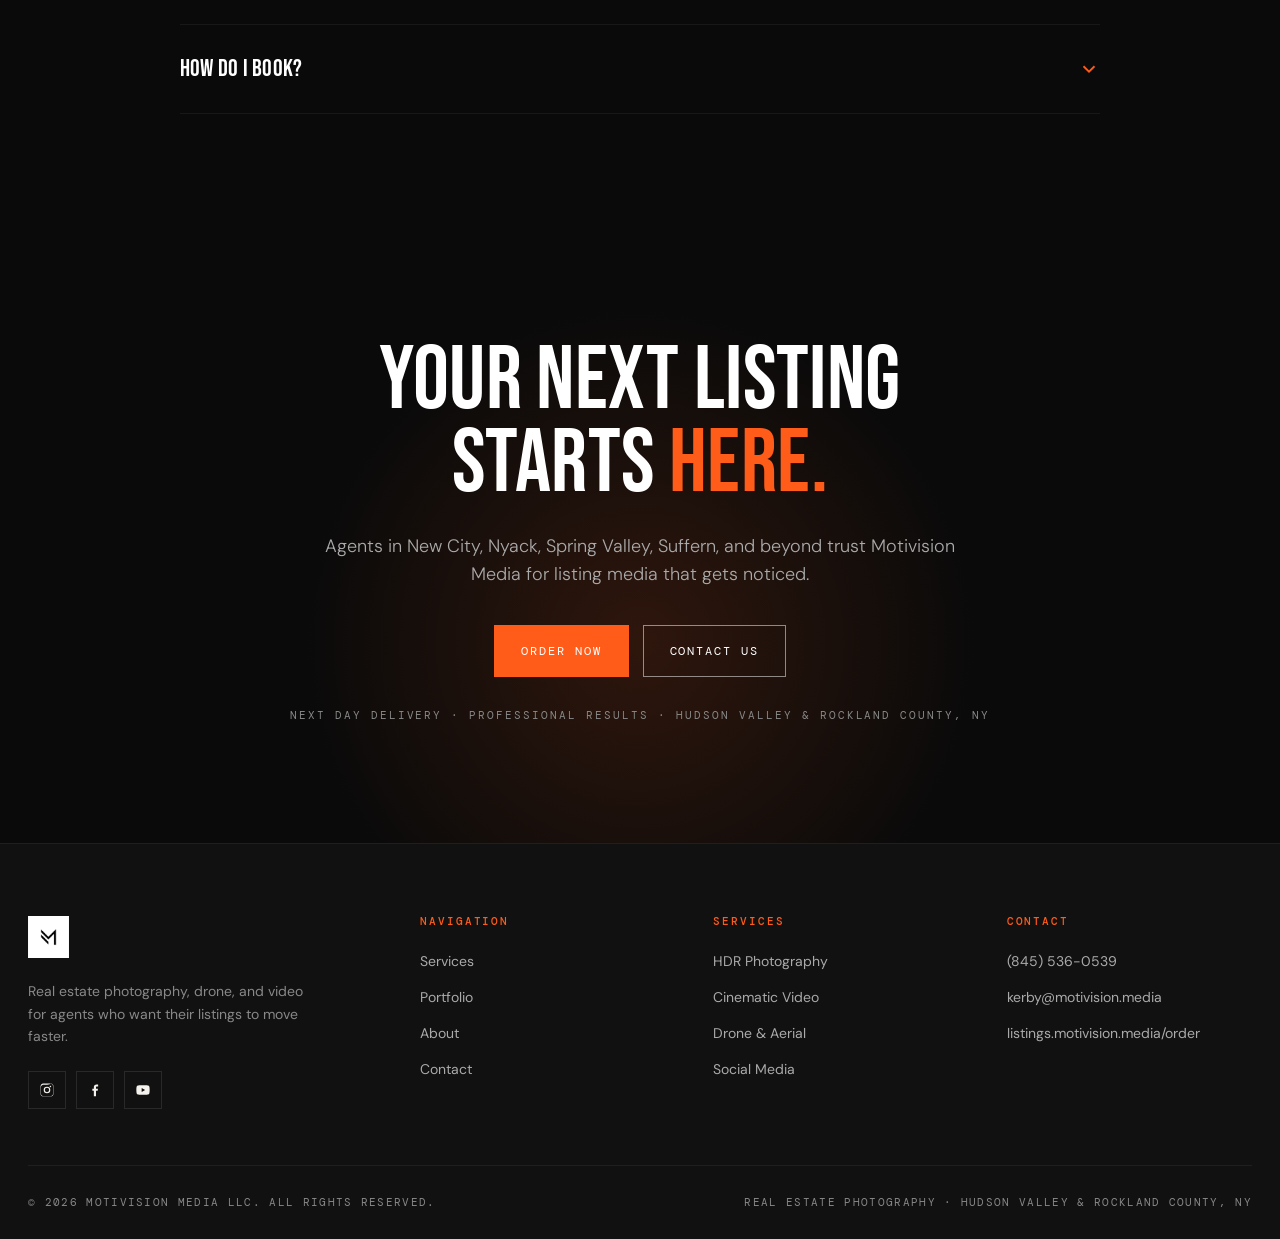
==== commit 991a6fe0: "Portfolio refresh Oct 2026: 36-tile even grid, real video tours, self-host GHL assets - Add 14 new p" ====
--- a/index.html
+++ b/index.html
@@ -8,7 +8,7 @@
 <meta name="keywords" content="real estate photographer Hudson Valley NY, listing photography Rockland County, drone real estate photography, real estate videography Hudson Valley, listing photos New City NY, real estate media Nyack NY">
 <meta property="og:title" content="Motivision Media | Real Estate Photography & Video Hudson Valley NY">
 <meta property="og:description" content="Professional listing media for Hudson Valley and Rockland County agents. HDR photography, drone, and video delivered next day.">
-<meta property="og:image" content="https://assets.cdn.filesafe.space/MUd4Mt3P3UF300xdzoZP/media/69f8cebcecdc5eb699779523.jpg">
+<meta property="og:image" content="https://motivision.media/images/og-motivision.jpg">
 <meta property="og:url" content="https://motivision.media">
 <meta property="og:type" content="website">
 <meta name="twitter:card" content="summary_large_image">
@@ -42,7 +42,7 @@
     "Middletown, NY"
   ],
   "priceRange": "$$",
-  "image": "https://assets.cdn.filesafe.space/MUd4Mt3P3UF300xdzoZP/media/69f8cebcecdc5eb699779523.jpg",
+  "image": "https://motivision.media/images/og-motivision.jpg",
   "sameAs": [
     "https://www.instagram.com/motivisionmedia/",
     "https://www.facebook.com/profile.php?id=61557155624938",
@@ -272,37 +272,47 @@
     <div class="section-head reveal">
       <span class="section-tag">Selected Work</span>
       <h2>A Look at the Work.</h2>
-      <p>Real listings across Hudson Valley, Rockland County, and the NY/NJ metro.</p>
+      <p>Real listings across Hudson Valley, Rockland County, and the NY, NJ, and PA tri-state area.</p>
     </div>
 
     <div class="portfolio-grid" id="portfolioGrid">
       <div class="pf-item reveal" data-category="hdr"
-        data-src="images/portfolio/valleycottage-storms-living-hdr.jpg"
-        data-label="HDR Listing · Valley Cottage, NY">
-        <img src="images/portfolio/valleycottage-storms-living-hdr.jpg" alt="HDR living room, Valley Cottage NY" loading="lazy" />
+        data-src="images/portfolio/middletown-westminster-kitchen-hdr.jpg"
+        data-label="HDR Kitchen · Middletown, NY">
+        <img src="images/portfolio/middletown-westminster-kitchen-hdr.jpg" alt="HDR kitchen, Middletown NY" loading="lazy" />
         <div class="pf-overlay">
           <span class="pf-cat">HDR Photography</span>
-          <span class="pf-label">Valley Cottage, NY</span>
+          <span class="pf-label">Middletown, NY</span>
         </div>
       </div>
 
       <div class="pf-item reveal" data-category="hdr"
-        data-src="images/portfolio/springvalley-rodman-kitchen-hdr.jpg"
-        data-label="HDR Kitchen · Spring Valley, NY">
-        <img src="images/portfolio/springvalley-rodman-kitchen-hdr.jpg" alt="HDR kitchen, Spring Valley NY" loading="lazy" />
+        data-src="images/portfolio/edgewater-hudsonpark-bedroom-hdr.jpg"
+        data-label="HDR Primary Bedroom · Edgewater, NJ">
+        <img src="images/portfolio/edgewater-hudsonpark-bedroom-hdr.jpg" alt="HDR primary bedroom, Edgewater NJ" loading="lazy" />
         <div class="pf-overlay">
           <span class="pf-cat">HDR Photography</span>
-          <span class="pf-label">Spring Valley, NY</span>
+          <span class="pf-label">Edgewater, NJ</span>
         </div>
       </div>
 
       <div class="pf-item reveal" data-category="drone"
-        data-src="images/portfolio/wallkill-forest-drone.jpg"
-        data-label="Drone Aerial · Wallkill, NY">
-        <img src="images/portfolio/wallkill-forest-drone.jpg" alt="Drone aerial, Wallkill NY" loading="lazy" />
+        data-src="images/portfolio/matamoras-tenth-drone-ridge.jpg"
+        data-label="Drone Aerial · Matamoras, PA">
+        <img src="images/portfolio/matamoras-tenth-drone-ridge.jpg" alt="Drone aerial, Matamoras PA" loading="lazy" />
         <div class="pf-overlay">
           <span class="pf-cat">Drone Aerials</span>
-          <span class="pf-label">Wallkill, NY</span>
+          <span class="pf-label">Matamoras, PA</span>
+        </div>
+      </div>
+
+      <div class="pf-item reveal" data-category="hdr"
+        data-src="images/portfolio/mountvernon-beechwood-living-hdr.jpg"
+        data-label="HDR Living Room · Mount Vernon, NY">
+        <img src="images/portfolio/mountvernon-beechwood-living-hdr.jpg" alt="HDR living room, Mount Vernon NY" loading="lazy" />
+        <div class="pf-overlay">
+          <span class="pf-cat">HDR Photography</span>
+          <span class="pf-label">Mount Vernon, NY</span>
         </div>
       </div>
 
@@ -316,23 +326,13 @@
         </div>
       </div>
 
-      <div class="pf-item reveal" data-category="hdr"
-        data-src="images/portfolio/springvalley-rodman-bathroom-hdr.jpg"
-        data-label="Primary Bath · Spring Valley, NY">
-        <img src="images/portfolio/springvalley-rodman-bathroom-hdr.jpg" alt="HDR primary bathroom, Spring Valley NY" loading="lazy" />
-        <div class="pf-overlay">
-          <span class="pf-cat">HDR Photography</span>
-          <span class="pf-label">Spring Valley, NY</span>
-        </div>
-      </div>
-
       <div class="pf-item reveal" data-category="drone"
-        data-src="images/portfolio/springvalley-rodman-drone.jpg"
-        data-label="Drone Aerial · Spring Valley, NY">
-        <img src="images/portfolio/springvalley-rodman-drone.jpg" alt="Drone aerial, Spring Valley NY" loading="lazy" />
+        data-src="images/portfolio/suffern-wilder-drone.jpg"
+        data-label="Drone Aerial · Suffern, NY">
+        <img src="images/portfolio/suffern-wilder-drone.jpg" alt="Drone aerial, Suffern NY" loading="lazy" />
         <div class="pf-overlay">
           <span class="pf-cat">Drone Aerials</span>
-          <span class="pf-label">Spring Valley, NY</span>
+          <span class="pf-label">Suffern, NY</span>
         </div>
       </div>
     </div>
@@ -377,7 +377,7 @@
         <div class="tm-stars">★★★★★</div>
         <p class="tm-quote">"Kerby goes above and beyond making sure every photograph showcases my listings beautifully. In this industry, your first showing is online. Having professional photography is a must. Reliable, honest, hardworking."</p>
         <div class="tm-author">
-          <img class="tm-avatar" src="https://assets.cdn.filesafe.space/MUd4Mt3P3UF300xdzoZP/media/69f8c6adca15d8ddc42a8ef0.jpg" alt="Emily Sigerson" loading="lazy" />
+          <img class="tm-avatar" src="images/testimonials/emily-sigerson.jpg" alt="Emily Sigerson" loading="lazy" />
           <div>
             <div class="tm-name">Emily Sigerson</div>
             <div class="tm-role">Century 21 Full Service Realty</div>
@@ -389,7 +389,7 @@
         <div class="tm-stars">★★★★★</div>
         <p class="tm-quote">"The team at Motivision goes above and beyond. The quality of work is amazing and the support staff makes sure everything is right. Professional from start to finish."</p>
         <div class="tm-author">
-          <img class="tm-avatar" src="https://assets.cdn.filesafe.space/MUd4Mt3P3UF300xdzoZP/media/69f8c0da7167fd9a353fbb50.jpeg" alt="Dean Colomban" loading="lazy" />
+          <img class="tm-avatar" src="images/testimonials/dean-colomban.jpg" alt="Dean Colomban" loading="lazy" />
           <div>
             <div class="tm-name">Dean Colomban</div>
             <div class="tm-role">Skyler Realty LLC</div>
@@ -401,7 +401,7 @@
         <div class="tm-stars">★★★★★</div>
         <p class="tm-quote">"Best photography and media company I've ever used. Fast booking, beautiful results, and they let me build a custom package to fit exactly what I needed. 100% recommended."</p>
         <div class="tm-author">
-          <img class="tm-avatar" src="https://assets.cdn.filesafe.space/MUd4Mt3P3UF300xdzoZP/media/69f8c716ecdc5eb6997595cf.png" alt="Abraham Malik" loading="lazy" />
+          <img class="tm-avatar" src="images/testimonials/abraham-malik.jpg" alt="Abraham Malik" loading="lazy" />
           <div>
             <div class="tm-name">Abraham Malik</div>
             <div class="tm-role">Awesome Properties Inc.</div>
--- a/assets/styles.css
+++ b/assets/styles.css
@@ -276,7 +276,7 @@
 .hero-bg {
   position: absolute;
   inset: 0;
-  background-image: url('https://assets.cdn.filesafe.space/MUd4Mt3P3UF300xdzoZP/media/69f8cebcecdc5eb699779523.jpg');
+  background-image: url('../images/hero-edgewater.jpg');
   background-size: cover;
   background-position: center;
   transform: scale(1.04);
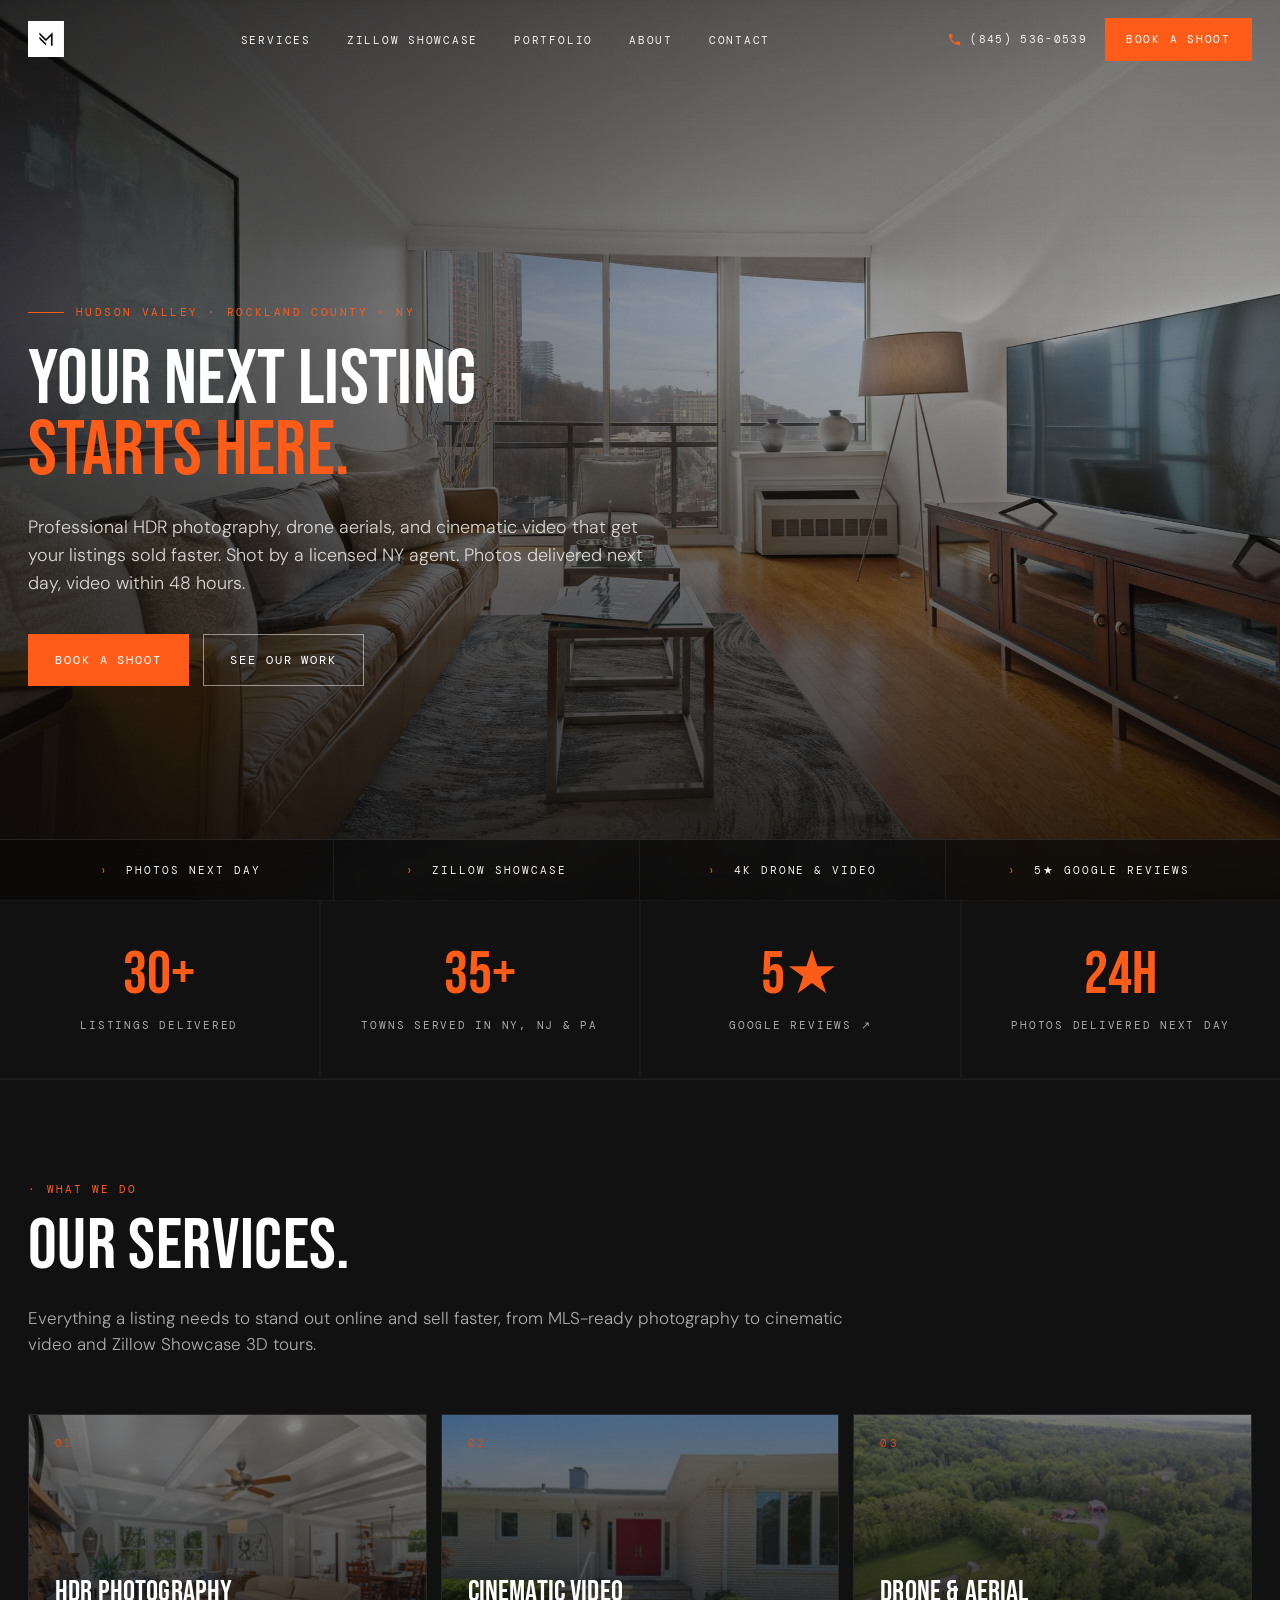
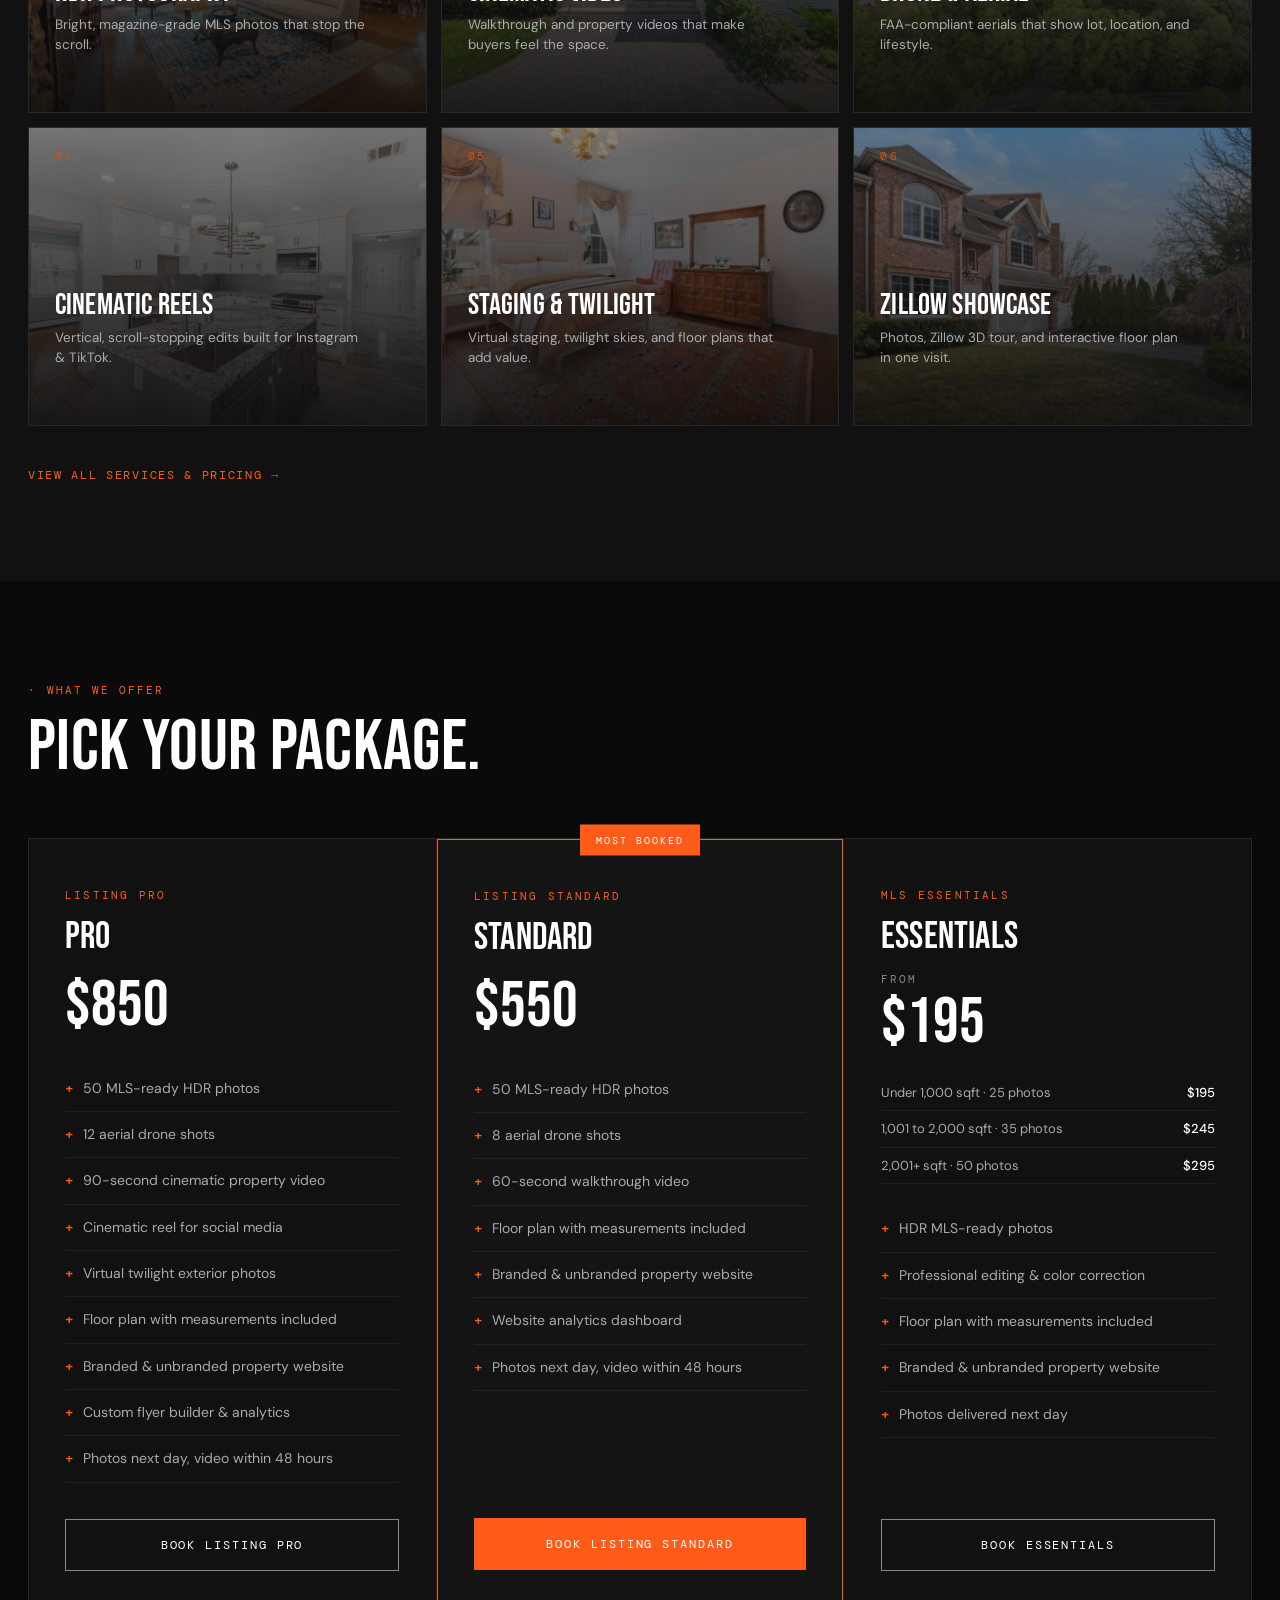
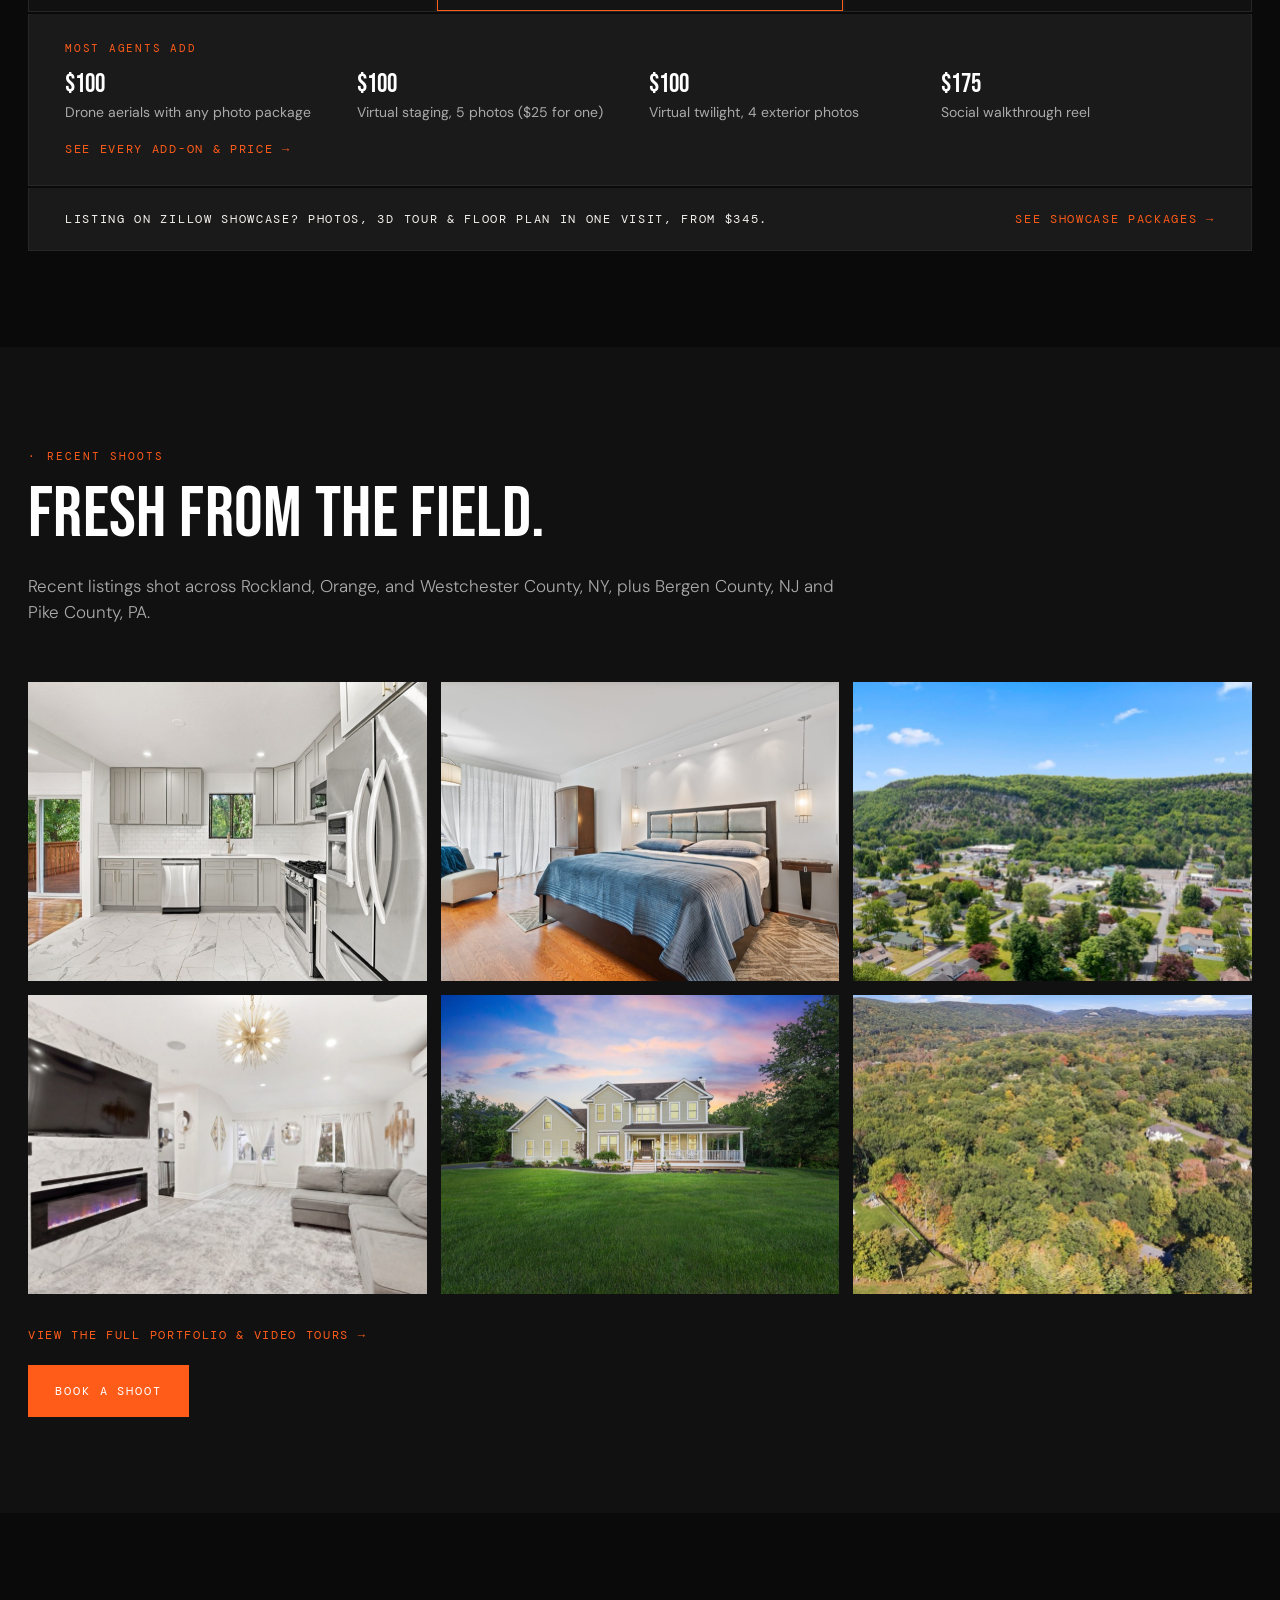
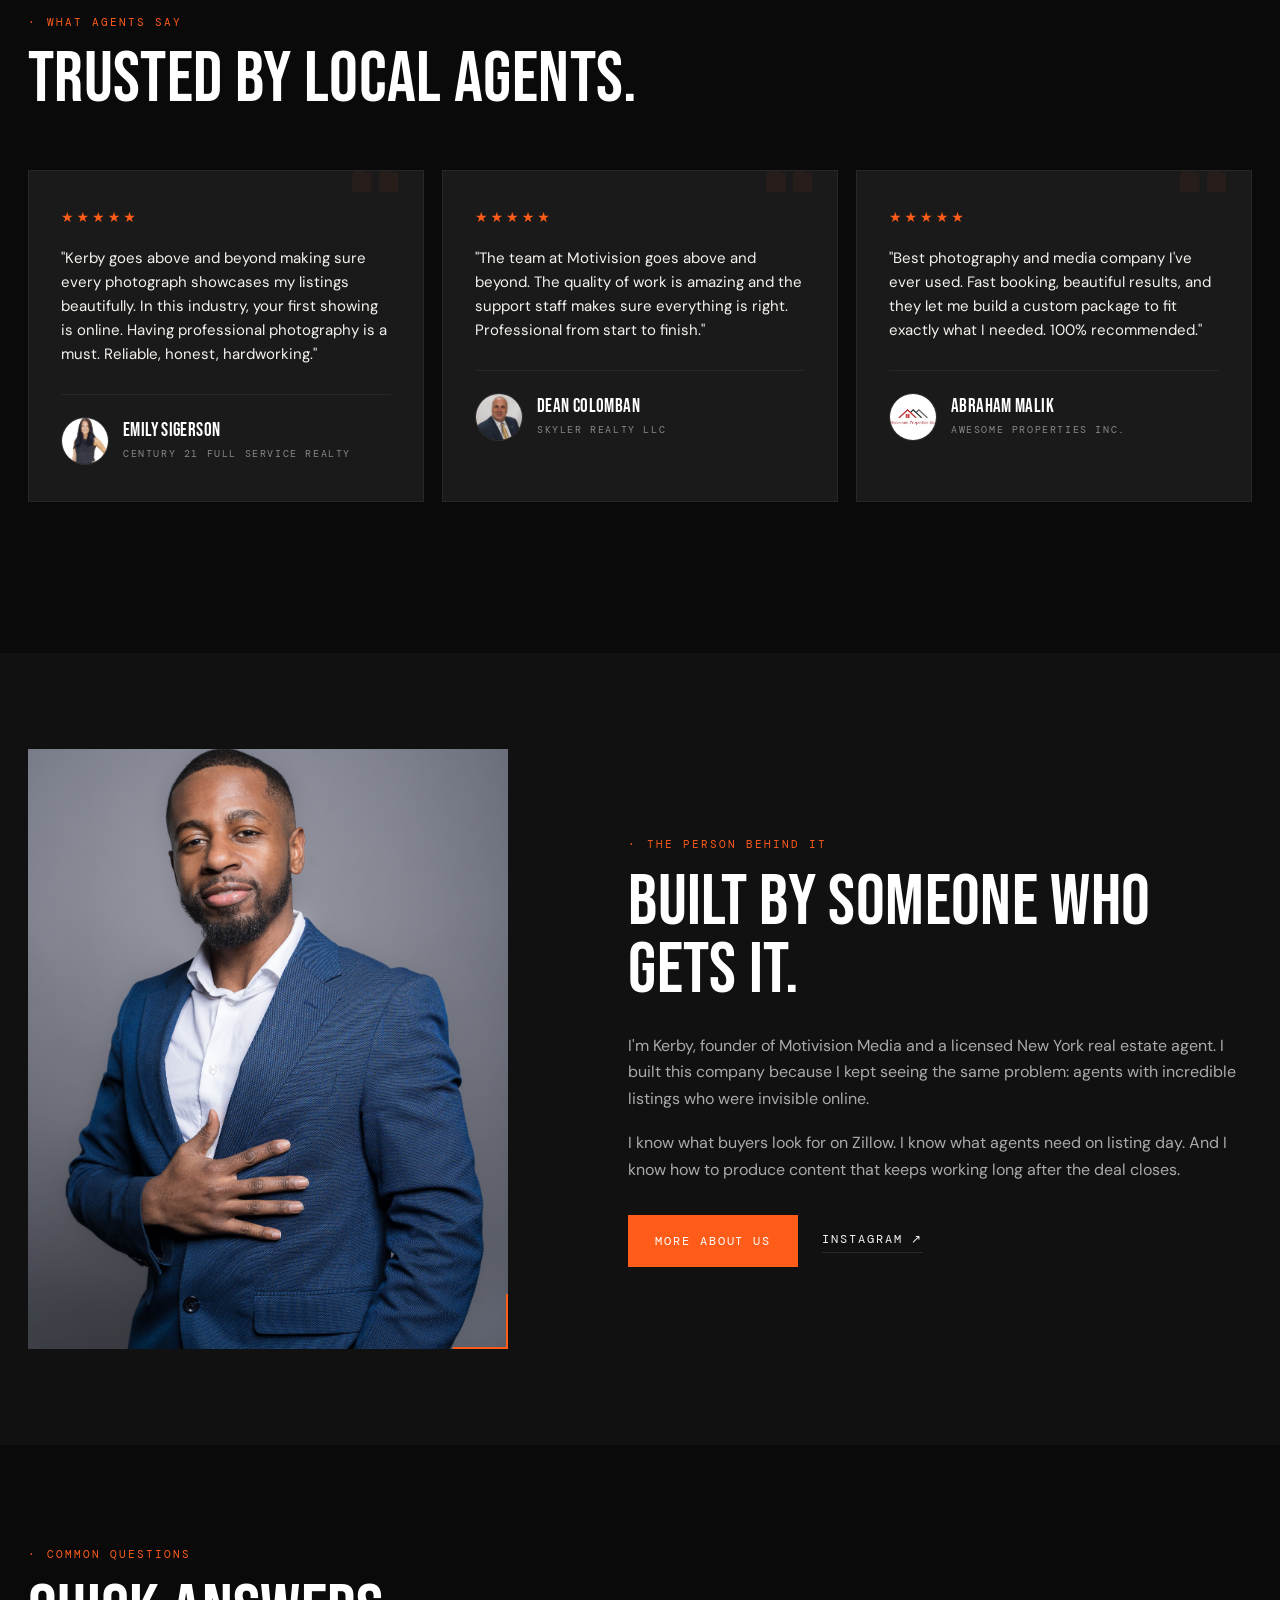
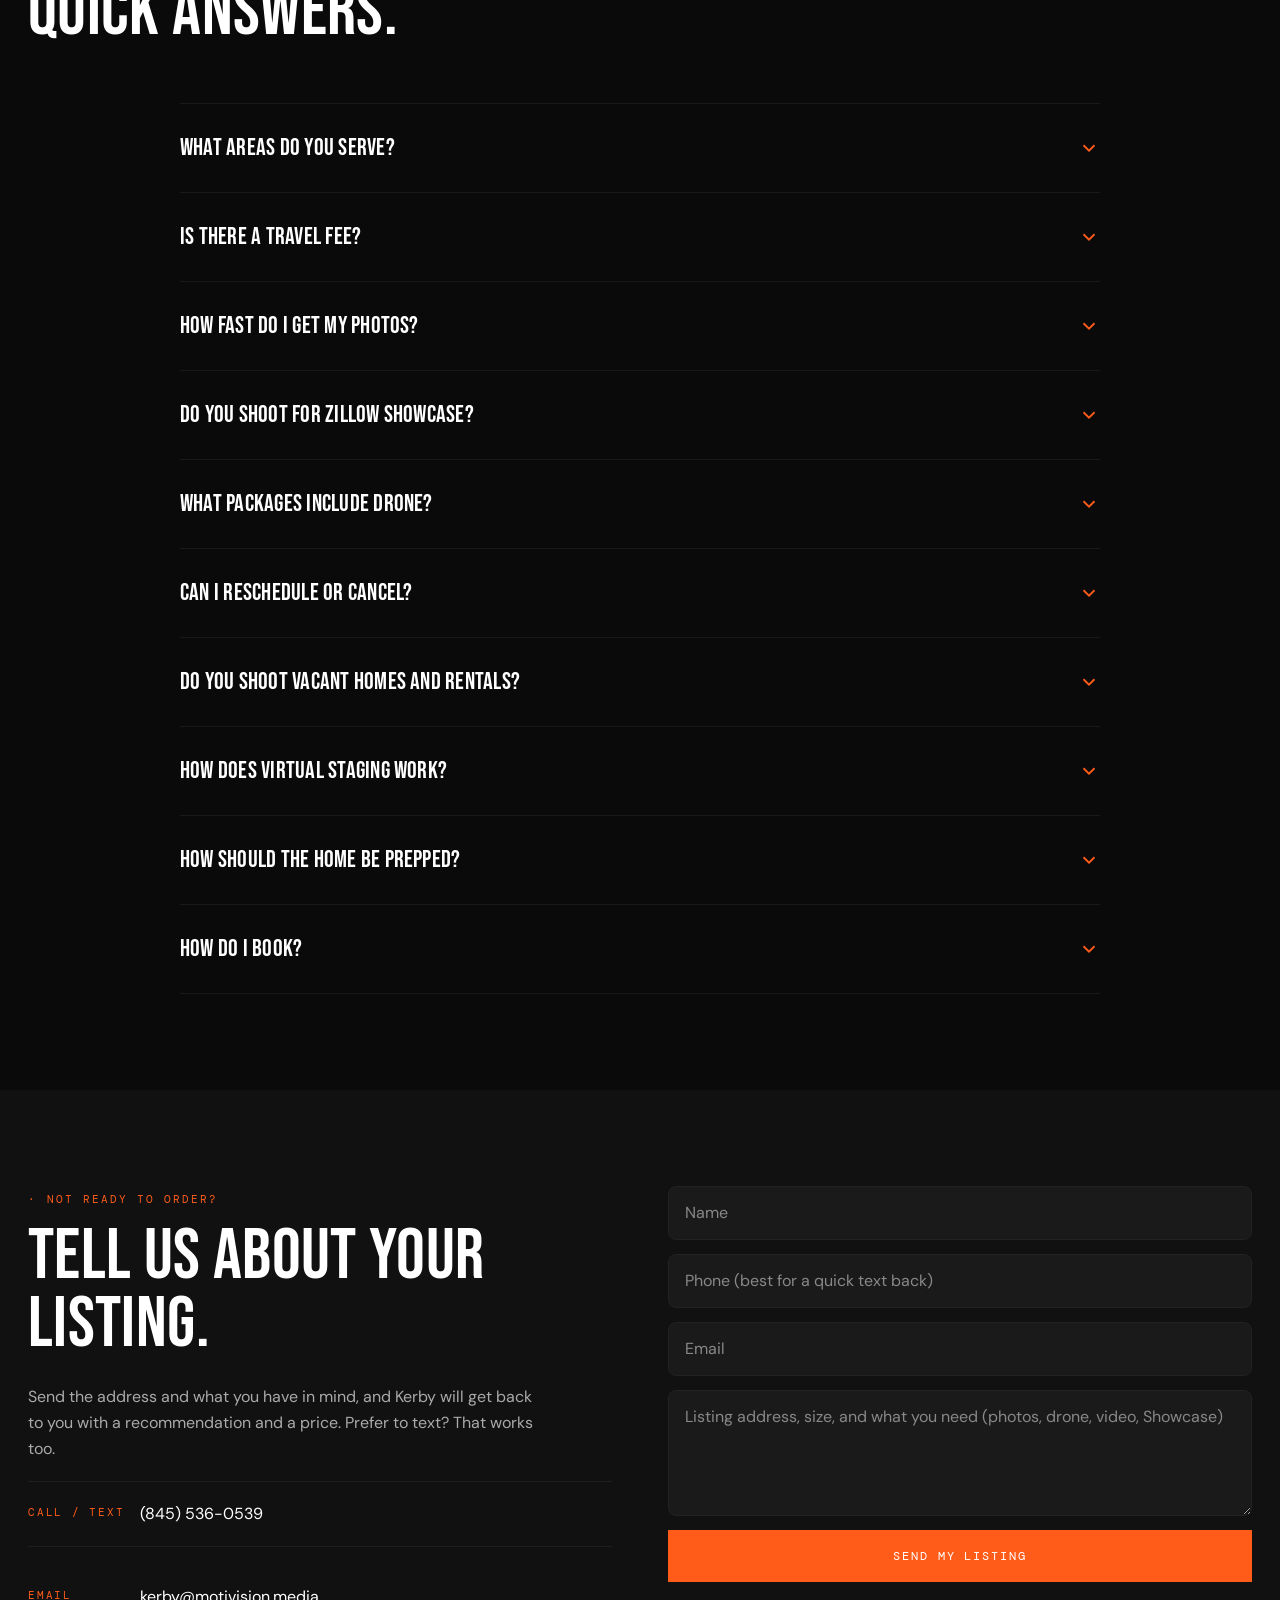
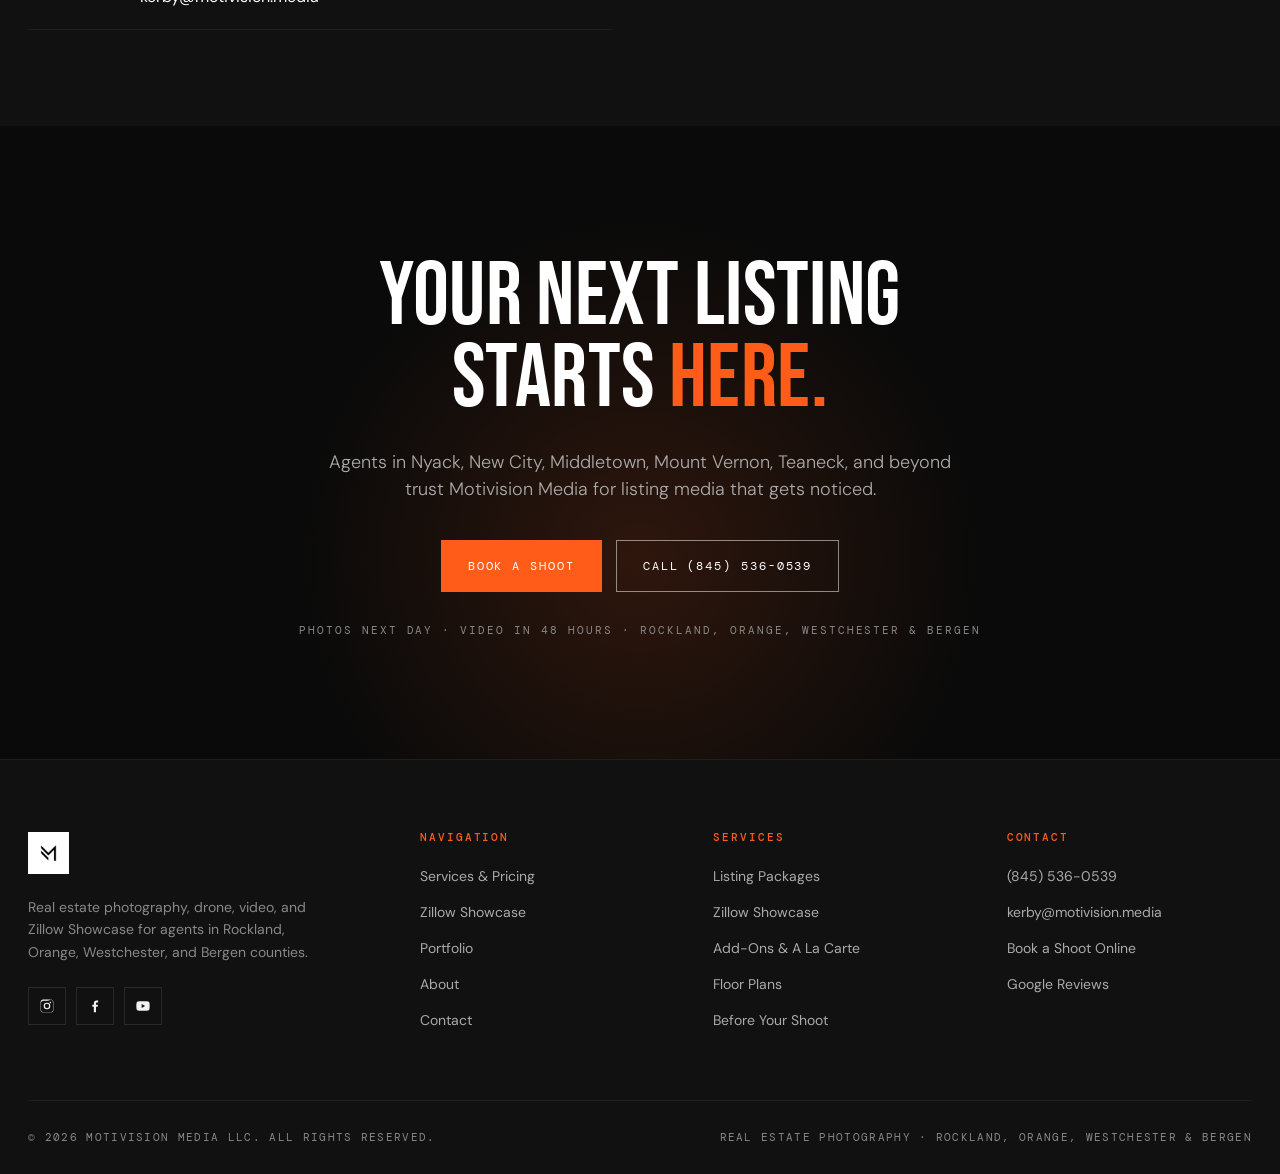
==== commit 9b570fe6: "Oct 2026 site update: Zillow Showcase, a la carte pricing, policies, SEO - New /showcase page: Basic" ====
--- a/index.html
+++ b/index.html
@@ -4,10 +4,10 @@
 <meta charset="UTF-8" />
 <meta name="viewport" content="width=device-width, initial-scale=1.0" />
 <title>Real Estate Photographer Hudson Valley & Rockland County NY | Motivision Media</title>
-<meta name="description" content="Professional real estate photography, drone aerials, and listing video for agents in Hudson Valley and Rockland County, NY. HDR photos delivered next day. Shot by a licensed real estate agent.">
-<meta name="keywords" content="real estate photographer Hudson Valley NY, listing photography Rockland County, drone real estate photography, real estate videography Hudson Valley, listing photos New City NY, real estate media Nyack NY">
+<meta name="description" content="Real estate photography, drone aerials, listing video, and Zillow Showcase 3D tours for agents in Rockland, Orange, and Westchester County, NY and Bergen County, NJ. Photos delivered next day.">
+<meta name="keywords" content="real estate photographer Rockland County NY, real estate photography Nyack NY, Zillow Showcase photographer, Zillow 3D tour Hudson Valley, drone real estate photography Orange County NY, real estate photographer Westchester NY, listing photos Bergen County NJ">
 <meta property="og:title" content="Motivision Media | Real Estate Photography & Video Hudson Valley NY">
-<meta property="og:description" content="Professional listing media for Hudson Valley and Rockland County agents. HDR photography, drone, and video delivered next day.">
+<meta property="og:description" content="Listing media for Rockland, Orange, Westchester, and Bergen County agents. HDR photography, drone, video, and Zillow Showcase. Photos delivered next day.">
 <meta property="og:image" content="https://motivision.media/images/og-motivision.jpg">
 <meta property="og:url" content="https://motivision.media">
 <meta property="og:type" content="website">
@@ -31,17 +31,21 @@
     "addressCountry": "US"
   },
   "areaServed": [
-    "Hudson Valley, NY",
-    "Rockland County, NY",
-    "New City, NY",
-    "Nyack, NY",
-    "Spring Valley, NY",
-    "Suffern, NY",
-    "Nanuet, NY",
-    "Haverstraw, NY",
-    "Middletown, NY"
+    { "@type": "AdministrativeArea", "name": "Rockland County, NY" },
+    { "@type": "AdministrativeArea", "name": "Orange County, NY" },
+    { "@type": "AdministrativeArea", "name": "Westchester County, NY" },
+    { "@type": "AdministrativeArea", "name": "Bergen County, NJ" },
+    { "@type": "AdministrativeArea", "name": "Hudson Valley, NY" }
   ],
-  "priceRange": "$$",
+  "priceRange": "$195 - $945",
+  "openingHours": "Mo-Sa",
+  "hasMap": "https://g.page/r/CZROXgMKTheQEAE",
+  "makesOffer": [
+    { "@type": "Offer", "name": "MLS Essentials", "price": "195", "priceCurrency": "USD" },
+    { "@type": "Offer", "name": "Listing Standard", "price": "550", "priceCurrency": "USD" },
+    { "@type": "Offer", "name": "Listing Pro", "price": "850", "priceCurrency": "USD" },
+    { "@type": "Offer", "name": "Zillow Showcase Basic", "price": "345", "priceCurrency": "USD" }
+  ],
   "image": "https://motivision.media/images/og-motivision.jpg",
   "sameAs": [
     "https://www.instagram.com/motivisionmedia/",
@@ -50,6 +54,94 @@
   ]
 }
 </script>
+<script type="application/ld+json">
+{
+  "@context": "https://schema.org",
+  "@type": "FAQPage",
+  "mainEntity": [
+    {
+      "@type": "Question",
+      "name": "What areas do you serve?",
+      "acceptedAnswer": {
+        "@type": "Answer",
+        "text": "We shoot across Rockland County (New City, Nyack, Spring Valley, Suffern, Nanuet, Haverstraw, Stony Point, Valley Cottage, Airmont, Sloatsburg), Orange County (Middletown, Wallkill, Highland Mills, Woodbury, Warwick, New Windsor), Westchester County (Mount Vernon, Bronxville, Peekskill, Mohegan Lake, Thornwood), and Bergen County, NJ (Teaneck, Fort Lee, Edgewater, Englewood, Dumont, Woodcliff Lake). Farther out? Just ask."
+      }
+    },
+    {
+      "@type": "Question",
+      "name": "Is there a travel fee?",
+      "acceptedAnswer": {
+        "@type": "Answer",
+        "text": "Travel is free for the first 25 miles from our Rockland County base. Shoots 26 to 50 miles away add $50, and shoots 51 miles or more add a flat $100. You will always know the fee before you book."
+      }
+    },
+    {
+      "@type": "Question",
+      "name": "How fast do I get my photos?",
+      "acceptedAnswer": {
+        "@type": "Answer",
+        "text": "Photos are delivered the next day. Walkthrough videos and reels are delivered within 48 hours. Rush options are available. Contact us to discuss."
+      }
+    },
+    {
+      "@type": "Question",
+      "name": "Do you shoot for Zillow Showcase?",
+      "acceptedAnswer": {
+        "@type": "Answer",
+        "text": "Yes. Invite Motivision to your listing through Zillow and one visit covers the photos, the Zillow 3D tour, and the interactive floor plan. Packages start at $345. See Zillow Showcase packages."
+      }
+    },
+    {
+      "@type": "Question",
+      "name": "What packages include drone?",
+      "acceptedAnswer": {
+        "@type": "Answer",
+        "text": "Drone aerials are included in Listing Standard ($550), Listing Pro ($850), Showcase Plus ($595), and Showcase Premium ($945). You can add drone aerials to any photo package for $100, or book drone on its own for $150."
+      }
+    },
+    {
+      "@type": "Question",
+      "name": "Can I reschedule or cancel?",
+      "acceptedAnswer": {
+        "@type": "Answer",
+        "text": "Yes. Rescheduling or canceling is free with 24 hours' notice. If weather grounds the drone, we move the aerials to a clear day at no charge. Call or text (845) 536-0539 to change a shoot."
+      }
+    },
+    {
+      "@type": "Question",
+      "name": "Do you shoot vacant homes and rentals?",
+      "acceptedAnswer": {
+        "@type": "Answer",
+        "text": "Yes, both, at the same package pricing. Vacant homes photograph great with proper lighting, and virtual staging can furnish empty rooms if you want buyers to picture the space lived in."
+      }
+    },
+    {
+      "@type": "Question",
+      "name": "How does virtual staging work?",
+      "acceptedAnswer": {
+        "@type": "Answer",
+        "text": "Pick the rooms you want staged when you order. Staged photos are delivered the next day with the rest of your photos. Virtual staging is $100 for 5 photos or $25 for a single photo."
+      }
+    },
+    {
+      "@type": "Question",
+      "name": "How should the home be prepped?",
+      "acceptedAnswer": {
+        "@type": "Answer",
+        "text": "Lights on, blinds open, counters cleared, and pets out of the shot make the biggest difference. We put together a before-your-shoot checklist you can send straight to your seller."
+      }
+    },
+    {
+      "@type": "Question",
+      "name": "How do I book?",
+      "acceptedAnswer": {
+        "@type": "Answer",
+        "text": "Order directly at listings.motivision.media/order, call or text (845) 536-0539, or send us your listing details and we will reach out."
+      }
+    }
+  ]
+}
+</script>
 <link rel="stylesheet" href="assets/styles.css" />
 </head>
 <body>
@@ -60,30 +152,36 @@
 <header class="nav" id="nav">
   <div class="container nav-inner">
     <a href="index.html" class="nav-logo" aria-label="Motivision Media home">
-      <img src="images/motivision-logo.png" alt="Motivision Media" />
+      <img src="images/motivision-logo.png" alt="Motivision Media" width="36" height="36" />
     </a>
-    <nav>
+    <nav aria-label="Main">
       <ul class="nav-links">
         <li><a href="services.html">Services</a></li>
+        <li><a href="showcase.html">Zillow Showcase</a></li>
         <li><a href="portfolio.html">Portfolio</a></li>
         <li><a href="about.html">About</a></li>
         <li><a href="contact.html">Contact</a></li>
       </ul>
     </nav>
-    <a href="https://listings.motivision.media/order" class="btn btn-primary btn-small nav-cta">Order Now</a>
-    <button class="nav-toggle" id="navToggle" aria-label="Open menu" aria-expanded="false">
-      <span></span><span></span><span></span>
-    </button>
+    <div class="nav-actions">
+      <a href="tel:18455360539" class="nav-phone" aria-label="Call or text (845) 536-0539"><svg viewBox="0 0 24 24" aria-hidden="true"><path d="M6.6 10.8a15.1 15.1 0 0 0 6.6 6.6l2.2-2.2a1 1 0 0 1 1-.25 11.4 11.4 0 0 0 3.6.57 1 1 0 0 1 1 1V20a1 1 0 0 1-1 1A17 17 0 0 1 3 4a1 1 0 0 1 1-1h3.5a1 1 0 0 1 1 1c0 1.25.2 2.45.57 3.57a1 1 0 0 1-.25 1z"/></svg><span>(845) 536-0539</span></a>
+      <a href="https://listings.motivision.media/order" class="btn btn-primary btn-small nav-cta">Book a Shoot</a>
+      <button class="nav-toggle" id="navToggle" aria-label="Open menu" aria-expanded="false">
+        <span></span><span></span><span></span>
+      </button>
+    </div>
   </div>
 </header>
 
 <!-- Mobile menu -->
 <div class="mobile-menu" id="mobileMenu" aria-hidden="true">
   <a href="services.html">Services</a>
+  <a href="showcase.html">Zillow Showcase</a>
   <a href="portfolio.html">Portfolio</a>
   <a href="about.html">About</a>
   <a href="contact.html">Contact</a>
-  <a href="https://listings.motivision.media/order" class="btn btn-primary">Order Now</a>
+  <a href="tel:18455360539" class="mobile-phone">(845) 536-0539</a>
+  <a href="https://listings.motivision.media/order" class="btn btn-primary">Book a Shoot</a>
 </div>
 
 <!-- ============================================
@@ -98,20 +196,32 @@
       <span class="line">Your Next Listing</span>
       <span class="line accent">Starts Here.</span>
     </h1>
-    <p class="hero-sub">Professional HDR photography, drone aerials, and cinematic video that get your listings sold faster. Shot by a licensed NY agent and delivered next business day.</p>
+    <p class="hero-sub">Professional HDR photography, drone aerials, and cinematic video that get your listings sold faster. Shot by a licensed NY agent. Photos delivered next day, video within 48 hours.</p>
     <div class="hero-ctas">
-      <a href="https://listings.motivision.media/order" class="btn btn-primary">Order Now</a>
+      <a href="https://listings.motivision.media/order" class="btn btn-primary">Book a Shoot</a>
       <a href="portfolio.html" class="btn btn-ghost">See Our Work</a>
     </div>
   </div>
   <div class="hero-stats">
     <div class="container">
       <div class="hero-stats-inner">
-        <div class="hero-stat"><span>›</span> Next Day Delivery</div>
-        <div class="hero-stat"><span>›</span> HDR Photography</div>
+        <div class="hero-stat"><span>›</span> Photos Next Day</div>
+        <a class="hero-stat" href="showcase.html"><span>›</span> Zillow Showcase</a>
         <div class="hero-stat"><span>›</span> 4K Drone &amp; Video</div>
-        <div class="hero-stat"><span>›</span> 5★ Agent Reviews</div>
-      </div>
+        <a class="hero-stat" href="https://g.page/r/CZROXgMKTheQEAE" target="_blank" rel="noopener"><span>›</span> 5★ Google Reviews</a>
+      </div>
+    </div>
+  </div>
+</section>
+
+<!-- PROOF NUMBERS (only numbers Kerby has confirmed; update as they grow) -->
+<section class="stats-strip" style="padding:0;">
+  <div class="container" style="padding:0;">
+    <div class="stats-strip-inner">
+      <div class="stat-block reveal"><div class="num">30+</div><div class="lbl">Listings Delivered</div></div>
+      <div class="stat-block reveal"><div class="num">35+</div><div class="lbl">Towns Served in NY, NJ &amp; PA</div></div>
+      <a class="stat-block reveal" href="https://g.page/r/CZROXgMKTheQEAE" target="_blank" rel="noopener"><div class="num">5★</div><div class="lbl">Google Reviews ↗</div></a>
+      <div class="stat-block reveal"><div class="num">24h</div><div class="lbl">Photos Delivered Next Day</div></div>
     </div>
   </div>
 </section>
@@ -124,12 +234,12 @@
     <div class="section-head reveal">
       <span class="section-tag">What We Do</span>
       <h2>Our Services.</h2>
-      <p>Everything a listing needs to stand out online and sell faster, from MLS-ready photography to cinematic video and done-for-you social content.</p>
+      <p>Everything a listing needs to stand out online and sell faster, from MLS-ready photography to cinematic video and Zillow Showcase 3D tours.</p>
     </div>
     <div class="services-grid">
 
-      <a class="svc-tile reveal" href="services.html#photography">
-        <img src="images/portfolio/valleycottage-storms-living-hdr.jpg" alt="HDR real estate photography" loading="lazy" />
+      <a class="svc-tile reveal" href="services.html#packages">
+        <img src="images/portfolio/thumbs/valleycottage-storms-living-hdr.jpg" alt="HDR real estate photography" loading="lazy" />
         <span class="svc-num">01</span>
         <div class="svc-tile-body">
           <h3>HDR Photography</h3>
@@ -139,7 +249,7 @@
       </a>
 
       <a class="svc-tile reveal" href="services.html#video">
-        <img src="images/portfolio/southorange-crestwood-exterior-hdr.jpg" alt="Cinematic listing video" loading="lazy" />
+        <img src="images/portfolio/thumbs/southorange-crestwood-exterior-hdr.jpg" alt="Cinematic listing video" loading="lazy" />
         <span class="svc-num">02</span>
         <div class="svc-tile-body">
           <h3>Cinematic Video</h3>
@@ -149,7 +259,7 @@
       </a>
 
       <a class="svc-tile reveal" href="services.html#aerial">
-        <img src="images/portfolio/wallkill-forest-drone.jpg" alt="Drone aerial photography" loading="lazy" />
+        <img src="images/portfolio/thumbs/wallkill-forest-drone.jpg" alt="Drone aerial photography" loading="lazy" />
         <span class="svc-num">03</span>
         <div class="svc-tile-body">
           <h3>Drone &amp; Aerial</h3>
@@ -159,7 +269,7 @@
       </a>
 
       <a class="svc-tile reveal" href="services.html#reels">
-        <img src="images/portfolio/springvalley-rodman-kitchen-hdr.jpg" alt="Social media cinematic reels" loading="lazy" />
+        <img src="images/portfolio/thumbs/springvalley-rodman-kitchen-hdr.jpg" alt="Social media cinematic reels" loading="lazy" />
         <span class="svc-num">04</span>
         <div class="svc-tile-body">
           <h3>Cinematic Reels</h3>
@@ -169,7 +279,7 @@
       </a>
 
       <a class="svc-tile reveal" href="services.html#enhancements">
-        <img src="images/portfolio/bronxville-brooklands-hdr.jpg" alt="Virtual staging and twilight" loading="lazy" />
+        <img src="images/portfolio/thumbs/bronxville-brooklands-hdr.jpg" alt="Virtual staging and twilight" loading="lazy" />
         <span class="svc-num">05</span>
         <div class="svc-tile-body">
           <h3>Staging &amp; Twilight</h3>
@@ -178,12 +288,12 @@
         </div>
       </a>
 
-      <a class="svc-tile reveal" href="/social">
-        <img src="images/portfolio/fortlee-franklin-hdr.jpg" alt="Agent marketing and social media" loading="lazy" />
+      <a class="svc-tile reveal" href="showcase.html">
+        <img src="images/portfolio/thumbs/fortlee-franklin-hdr.jpg" alt="Zillow Showcase listing photography and 3D tour" loading="lazy" />
         <span class="svc-num">06</span>
         <div class="svc-tile-body">
-          <h3>Agent Marketing</h3>
-          <p>Turn every listing into a month of done-for-you social content.</p>
+          <h3>Zillow Showcase</h3>
+          <p>Photos, Zillow 3D tour, and interactive floor plan in one visit.</p>
           <span class="svc-arrow">Learn More →</span>
         </div>
       </a>
@@ -216,12 +326,12 @@
           <li>90-second cinematic property video</li>
           <li>Cinematic reel for social media</li>
           <li>Virtual twilight exterior photos</li>
-          <li>Detailed floor plan with measurements</li>
+          <li>Floor plan with measurements included</li>
           <li>Branded &amp; unbranded property website</li>
           <li>Custom flyer builder &amp; analytics</li>
-          <li>Next day delivery</li>
+          <li>Photos next day, video within 48 hours</li>
         </ul>
-        <a href="https://listings.motivision.media/order" class="btn btn-ghost">Order Now</a>
+        <a href="https://listings.motivision.media/order" class="btn btn-ghost">Book Listing Pro</a>
       </article>
 
       <article class="pkg-card featured reveal">
@@ -232,34 +342,50 @@
         <ul class="pkg-features">
           <li>50 MLS-ready HDR photos</li>
           <li>8 aerial drone shots</li>
-          <li>60-second cinematic walkthrough video</li>
-          <li>Floor plan with measurements</li>
+          <li>60-second walkthrough video</li>
+          <li>Floor plan with measurements included</li>
           <li>Branded &amp; unbranded property website</li>
           <li>Website analytics dashboard</li>
-          <li>Next day delivery</li>
+          <li>Photos next day, video within 48 hours</li>
         </ul>
-        <a href="https://listings.motivision.media/order" class="btn btn-primary">Order Now</a>
+        <a href="https://listings.motivision.media/order" class="btn btn-primary">Book Listing Standard</a>
       </article>
 
       <article class="pkg-card reveal">
         <div class="pkg-name">MLS Essentials</div>
         <h3 class="pkg-title">Essentials</h3>
         <div class="pkg-price"><span class="from">From</span>$195</div>
+        <table class="pkg-tiers" aria-label="MLS Essentials pricing by square footage">
+          <tr><td>Under 1,000 sqft · 25 photos</td><td>$195</td></tr>
+          <tr><td>1,001 to 2,000 sqft · 35 photos</td><td>$245</td></tr>
+          <tr><td>2,001+ sqft · 50 photos</td><td>$295</td></tr>
+        </table>
         <ul class="pkg-features">
-          <li>HDR MLS-ready photos scaled to your property</li>
-          <li>25 / 35 / 50 photos by square footage</li>
+          <li>HDR MLS-ready photos</li>
           <li>Professional editing &amp; color correction</li>
-          <li>Floor plan with measurements</li>
+          <li>Floor plan with measurements included</li>
           <li>Branded &amp; unbranded property website</li>
-          <li>Next day delivery</li>
+          <li>Photos delivered next day</li>
         </ul>
-        <a href="https://listings.motivision.media/order" class="btn btn-ghost">Order Now</a>
+        <a href="https://listings.motivision.media/order" class="btn btn-ghost">Book Essentials</a>
       </article>
 
     </div>
+    <div class="upsell reveal">
+      <div class="upsell-head">Most agents add</div>
+      <ul class="upsell-list">
+        <li><strong>$100</strong>Drone aerials with any photo package</li>
+        <li><strong>$100</strong>Virtual staging, 5 photos ($25 for one)</li>
+        <li><strong>$100</strong>Virtual twilight, 4 exterior photos</li>
+        <li><strong>$175</strong>Social walkthrough reel</li>
+      </ul>
+      <div class="upsell-foot">
+        <a class="text-link" href="services.html#a-la-carte">See every add-on &amp; price →</a>
+      </div>
+    </div>
     <div class="pkg-banner reveal">
-      <p>Turn every listing into a month of content.</p>
-      <a href="/social">Learn More →</a>
+      <p>Listing on Zillow Showcase? Photos, 3D tour &amp; floor plan in one visit, from $345.</p>
+      <a href="showcase.html">See Showcase Packages →</a>
     </div>
   </div>
 </section>
@@ -270,16 +396,16 @@
 <section class="portfolio" id="portfolio">
   <div class="container">
     <div class="section-head reveal">
-      <span class="section-tag">Selected Work</span>
-      <h2>A Look at the Work.</h2>
-      <p>Real listings across Hudson Valley, Rockland County, and the NY, NJ, and PA tri-state area.</p>
+      <span class="section-tag">Recent Shoots</span>
+      <h2>Fresh From the Field.</h2>
+      <p>Recent listings shot across Rockland, Orange, and Westchester County, NY, plus Bergen County, NJ and Pike County, PA.</p>
     </div>
 
     <div class="portfolio-grid" id="portfolioGrid">
       <div class="pf-item reveal" data-category="hdr"
         data-src="images/portfolio/middletown-westminster-kitchen-hdr.jpg"
         data-label="HDR Kitchen · Middletown, NY">
-        <img src="images/portfolio/middletown-westminster-kitchen-hdr.jpg" alt="HDR kitchen, Middletown NY" loading="lazy" />
+        <img src="images/portfolio/thumbs/middletown-westminster-kitchen-hdr.jpg" alt="HDR kitchen, Middletown NY" loading="lazy" />
         <div class="pf-overlay">
           <span class="pf-cat">HDR Photography</span>
           <span class="pf-label">Middletown, NY</span>
@@ -289,7 +415,7 @@
       <div class="pf-item reveal" data-category="hdr"
         data-src="images/portfolio/edgewater-hudsonpark-bedroom-hdr.jpg"
         data-label="HDR Primary Bedroom · Edgewater, NJ">
-        <img src="images/portfolio/edgewater-hudsonpark-bedroom-hdr.jpg" alt="HDR primary bedroom, Edgewater NJ" loading="lazy" />
+        <img src="images/portfolio/thumbs/edgewater-hudsonpark-bedroom-hdr.jpg" alt="HDR primary bedroom, Edgewater NJ" loading="lazy" />
         <div class="pf-overlay">
           <span class="pf-cat">HDR Photography</span>
           <span class="pf-label">Edgewater, NJ</span>
@@ -299,7 +425,7 @@
       <div class="pf-item reveal" data-category="drone"
         data-src="images/portfolio/matamoras-tenth-drone-ridge.jpg"
         data-label="Drone Aerial · Matamoras, PA">
-        <img src="images/portfolio/matamoras-tenth-drone-ridge.jpg" alt="Drone aerial, Matamoras PA" loading="lazy" />
+        <img src="images/portfolio/thumbs/matamoras-tenth-drone-ridge.jpg" alt="Drone aerial, Matamoras PA" loading="lazy" />
         <div class="pf-overlay">
           <span class="pf-cat">Drone Aerials</span>
           <span class="pf-label">Matamoras, PA</span>
@@ -309,7 +435,7 @@
       <div class="pf-item reveal" data-category="hdr"
         data-src="images/portfolio/mountvernon-beechwood-living-hdr.jpg"
         data-label="HDR Living Room · Mount Vernon, NY">
-        <img src="images/portfolio/mountvernon-beechwood-living-hdr.jpg" alt="HDR living room, Mount Vernon NY" loading="lazy" />
+        <img src="images/portfolio/thumbs/mountvernon-beechwood-living-hdr.jpg" alt="HDR living room, Mount Vernon NY" loading="lazy" />
         <div class="pf-overlay">
           <span class="pf-cat">HDR Photography</span>
           <span class="pf-label">Mount Vernon, NY</span>
@@ -319,7 +445,7 @@
       <div class="pf-item reveal" data-category="hdr"
         data-src="images/portfolio/middletown-mandm-twilight.jpg"
         data-label="Twilight · Middletown, NY">
-        <img src="images/portfolio/middletown-mandm-twilight.jpg" alt="Twilight exterior, Middletown NY" loading="lazy" />
+        <img src="images/portfolio/thumbs/middletown-mandm-twilight.jpg" alt="Twilight exterior, Middletown NY" loading="lazy" />
         <div class="pf-overlay">
           <span class="pf-cat">HDR Photography</span>
           <span class="pf-label">Middletown, NY</span>
@@ -329,7 +455,7 @@
       <div class="pf-item reveal" data-category="drone"
         data-src="images/portfolio/suffern-wilder-drone.jpg"
         data-label="Drone Aerial · Suffern, NY">
-        <img src="images/portfolio/suffern-wilder-drone.jpg" alt="Drone aerial, Suffern NY" loading="lazy" />
+        <img src="images/portfolio/thumbs/suffern-wilder-drone.jpg" alt="Drone aerial, Suffern NY" loading="lazy" />
         <div class="pf-overlay">
           <span class="pf-cat">Drone Aerials</span>
           <span class="pf-label">Suffern, NY</span>
@@ -338,8 +464,8 @@
     </div>
 
     <div class="pf-footer reveal">
-      <a class="text-link" href="portfolio.html">View the full portfolio →</a>
-      <a href="https://listings.motivision.media/order" class="btn btn-primary">Order Now</a>
+      <a class="text-link" href="portfolio.html">View the full portfolio &amp; video tours →</a>
+      <a href="https://listings.motivision.media/order" class="btn btn-primary">Book a Shoot</a>
     </div>
   </div>
 </section>
@@ -410,6 +536,9 @@
       </article>
 
     </div>
+    <div class="pf-footer reveal" style="margin-top:36px;">
+      <a class="text-link" href="https://g.page/r/CZROXgMKTheQEAE" target="_blank" rel="noopener">Read our Google reviews ↗</a>
+    </div>
   </div>
 </section>
 
@@ -453,7 +582,19 @@
         </button>
         <div class="faq-answer">
           <div class="faq-answer-inner">
-            We serve agents throughout Hudson Valley and Rockland County including New City, Nyack, Spring Valley, Suffern, Nanuet, Haverstraw, Middletown, Woodbury, and surrounding communities, as well as parts of New Jersey including Bergen County.
+            We shoot across <strong>Rockland County</strong> (New City, Nyack, Spring Valley, Suffern, Nanuet, Haverstraw, Stony Point, Valley Cottage, Airmont, Sloatsburg), <strong>Orange County</strong> (Middletown, Wallkill, Highland Mills, Woodbury, Warwick, New Windsor), <strong>Westchester County</strong> (Mount Vernon, Bronxville, Peekskill, Mohegan Lake, Thornwood), and <strong>Bergen County, NJ</strong> (Teaneck, Fort Lee, Edgewater, Englewood, Dumont, Woodcliff Lake). Farther out? Just ask.
+          </div>
+        </div>
+      </div>
+
+      <div class="faq-item reveal">
+        <button class="faq-question" aria-expanded="false">
+          <span>Is there a travel fee?</span>
+          <svg class="faq-chevron" viewBox="0 0 24 24" fill="none" stroke="currentColor" stroke-width="2"><polyline points="6 9 12 15 18 9"></polyline></svg>
+        </button>
+        <div class="faq-answer">
+          <div class="faq-answer-inner">
+            Travel is free for the first 25 miles from our Rockland County base. Shoots 26 to 50 miles away add $50, and shoots 51 miles or more add a flat $100. You will always know the fee before you book.
           </div>
         </div>
       </div>
@@ -465,19 +606,19 @@
         </button>
         <div class="faq-answer">
           <div class="faq-answer-inner">
-            Photos are delivered next business day from shoot completion. Video walkthroughs and reels are delivered within 48 hours. Rush options are available. Contact us to discuss.
-          </div>
-        </div>
-      </div>
-
-      <div class="faq-item reveal">
-        <button class="faq-question" aria-expanded="false">
-          <span>Do you manage social media after the shoot?</span>
-          <svg class="faq-chevron" viewBox="0 0 24 24" fill="none" stroke="currentColor" stroke-width="2"><polyline points="6 9 12 15 18 9"></polyline></svg>
-        </button>
-        <div class="faq-answer">
-          <div class="faq-answer-inner">
-            Yes. We take your listing content and turn it into a done-for-you social media campaign posted and managed automatically to keep you visible between transactions. Learn more at <a href="/social">motivision.media/social</a>.
+            Photos are delivered the next day. Walkthrough videos and reels are delivered within 48 hours. Rush options are available. Contact us to discuss.
+          </div>
+        </div>
+      </div>
+
+      <div class="faq-item reveal">
+        <button class="faq-question" aria-expanded="false">
+          <span>Do you shoot for Zillow Showcase?</span>
+          <svg class="faq-chevron" viewBox="0 0 24 24" fill="none" stroke="currentColor" stroke-width="2"><polyline points="6 9 12 15 18 9"></polyline></svg>
+        </button>
+        <div class="faq-answer">
+          <div class="faq-answer-inner">
+            Yes. Invite Motivision to your listing through Zillow and one visit covers the photos, the Zillow 3D tour, and the interactive floor plan. Packages start at $345. <a href="showcase.html">See Zillow Showcase packages</a>.
           </div>
         </div>
       </div>
@@ -489,7 +630,55 @@
         </button>
         <div class="faq-answer">
           <div class="faq-answer-inner">
-            Drone aerials are included in Listing Standard ($550) and Listing Pro ($850). MLS Essentials (from $195) focuses on HDR photography and is ideal for quick-turnaround listings. Aerial photography can also be added to any order from $100.
+            Drone aerials are included in Listing Standard ($550), Listing Pro ($850), Showcase Plus ($595), and Showcase Premium ($945). You can add drone aerials to any photo package for $100, or book drone on its own for $150.
+          </div>
+        </div>
+      </div>
+
+      <div class="faq-item reveal">
+        <button class="faq-question" aria-expanded="false">
+          <span>Can I reschedule or cancel?</span>
+          <svg class="faq-chevron" viewBox="0 0 24 24" fill="none" stroke="currentColor" stroke-width="2"><polyline points="6 9 12 15 18 9"></polyline></svg>
+        </button>
+        <div class="faq-answer">
+          <div class="faq-answer-inner">
+            Yes. Rescheduling or canceling is free with 24 hours' notice. If weather grounds the drone, we move the aerials to a clear day at no charge. Call or text (845) 536-0539 to change a shoot.
+          </div>
+        </div>
+      </div>
+
+      <div class="faq-item reveal">
+        <button class="faq-question" aria-expanded="false">
+          <span>Do you shoot vacant homes and rentals?</span>
+          <svg class="faq-chevron" viewBox="0 0 24 24" fill="none" stroke="currentColor" stroke-width="2"><polyline points="6 9 12 15 18 9"></polyline></svg>
+        </button>
+        <div class="faq-answer">
+          <div class="faq-answer-inner">
+            Yes, both, at the same package pricing. Vacant homes photograph great with proper lighting, and virtual staging can furnish empty rooms if you want buyers to picture the space lived in.
+          </div>
+        </div>
+      </div>
+
+      <div class="faq-item reveal">
+        <button class="faq-question" aria-expanded="false">
+          <span>How does virtual staging work?</span>
+          <svg class="faq-chevron" viewBox="0 0 24 24" fill="none" stroke="currentColor" stroke-width="2"><polyline points="6 9 12 15 18 9"></polyline></svg>
+        </button>
+        <div class="faq-answer">
+          <div class="faq-answer-inner">
+            Pick the rooms you want staged when you order. Staged photos are delivered the next day with the rest of your photos. Virtual staging is $100 for 5 photos or $25 for a single photo.
+          </div>
+        </div>
+      </div>
+
+      <div class="faq-item reveal">
+        <button class="faq-question" aria-expanded="false">
+          <span>How should the home be prepped?</span>
+          <svg class="faq-chevron" viewBox="0 0 24 24" fill="none" stroke="currentColor" stroke-width="2"><polyline points="6 9 12 15 18 9"></polyline></svg>
+        </button>
+        <div class="faq-answer">
+          <div class="faq-answer-inner">
+            Lights on, blinds open, counters cleared, and pets out of the shot make the biggest difference. We put together a <a href="prep.html">before-your-shoot checklist</a> you can send straight to your seller.
           </div>
         </div>
       </div>
@@ -501,9 +690,36 @@
         </button>
         <div class="faq-answer">
           <div class="faq-answer-inner">
-            Order directly at <a href="https://listings.motivision.media/order" target="_blank" rel="noopener">listings.motivision.media/order</a> or call/text <a href="tel:18455360539">(845) 536-0539</a>.
-          </div>
-        </div>
+            Order directly at <a href="https://listings.motivision.media/order" target="_blank" rel="noopener">listings.motivision.media/order</a>, call or text <a href="tel:18455360539">(845) 536-0539</a>, or <a href="#quick-lead">send us your listing details</a> and we will reach out.
+          </div>
+        </div>
+      </div>
+    </div>
+  </div>
+</section>
+
+<!-- ============================================
+     QUICK LEAD (for agents not ready to order cold)
+============================================ -->
+<section class="quick-lead" id="quick-lead">
+  <div class="container">
+    <div class="quick-lead-grid">
+      <div class="reveal">
+        <span class="section-tag">Not Ready to Order?</span>
+        <h2>Tell Us About Your Listing.</h2>
+        <p style="color:var(--gray-light);font-size:16px;line-height:1.65;max-width:520px;">Send the address and what you have in mind, and Kerby will get back to you with a recommendation and a price. Prefer to text? That works too.</p>
+        <div class="contact-detail"><span class="ic">Call / Text</span><span class="val"><a href="tel:18455360539">(845) 536-0539</a></span></div>
+        <div class="contact-detail"><span class="ic">Email</span><span class="val"><a href="mailto:kerby@motivision.media">kerby@motivision.media</a></span></div>
+      </div>
+      <div class="reveal">
+        <form class="lead-form" data-source="Homepage quick form">
+          <input class="cf-field" name="name" required placeholder="Name" autocomplete="name" aria-label="Name">
+          <input class="cf-field" name="phone" type="tel" placeholder="Phone (best for a quick text back)" autocomplete="tel" aria-label="Phone">
+          <input class="cf-field" name="email" type="email" placeholder="Email" autocomplete="email" aria-label="Email">
+          <textarea class="cf-field" name="message" rows="4" placeholder="Listing address, size, and what you need (photos, drone, video, Showcase)" aria-label="Listing details"></textarea>
+          <input name="website" style="display:none" tabindex="-1" autocomplete="off" aria-hidden="true">
+          <button type="submit" class="btn btn-primary">Send My Listing</button>
+        </form>
       </div>
     </div>
   </div>
@@ -518,12 +734,12 @@
       <span class="line">Your Next Listing</span>
       <span class="line">Starts <span style="color:var(--orange);">Here.</span></span>
     </h2>
-    <p class="reveal">Agents in New City, Nyack, Spring Valley, Suffern, and beyond trust Motivision Media for listing media that gets noticed.</p>
+    <p class="reveal">Agents in Nyack, New City, Middletown, Mount Vernon, Teaneck, and beyond trust Motivision Media for listing media that gets noticed.</p>
     <div class="final-cta-buttons reveal">
-      <a href="https://listings.motivision.media/order" class="btn btn-primary">Order Now</a>
-      <a href="contact.html" class="btn btn-ghost">Contact Us</a>
-    </div>
-    <div class="final-cta-meta reveal">Next Day Delivery · Professional Results · Hudson Valley &amp; Rockland County, NY</div>
+      <a href="https://listings.motivision.media/order" class="btn btn-primary">Book a Shoot</a>
+      <a href="tel:18455360539" class="btn btn-ghost">Call (845) 536-0539</a>
+    </div>
+    <div class="final-cta-meta reveal">Photos Next Day · Video in 48 Hours · Rockland, Orange, Westchester &amp; Bergen</div>
   </div>
 </section>
 
@@ -534,8 +750,8 @@
   <div class="container">
     <div class="footer-top">
       <div class="footer-brand">
-        <img src="images/motivision-logo.png" alt="Motivision Media" />
-        <p>Real estate photography, drone, and video for agents who want their listings to move faster.</p>
+        <img src="images/motivision-logo.png" alt="Motivision Media" width="42" height="42" loading="lazy" />
+        <p>Real estate photography, drone, video, and Zillow Showcase for agents in Rockland, Orange, Westchester, and Bergen counties.</p>
         <div class="footer-socials">
           <a href="https://www.instagram.com/motivisionmedia/" target="_blank" rel="noopener" aria-label="Instagram">
             <svg viewBox="0 0 24 24"><path d="M12 2.2c3.2 0 3.6 0 4.85.07 1.17.05 1.8.25 2.22.41.56.22.96.48 1.38.9.42.42.68.82.9 1.38.16.42.36 1.05.41 2.22.06 1.25.07 1.65.07 4.85s-.01 3.6-.07 4.85c-.05 1.17-.25 1.8-.41 2.22-.22.56-.48.96-.9 1.38-.42.42-.82.68-1.38.9-.42.16-1.05.36-2.22.41-1.25.06-1.65.07-4.85.07s-3.6-.01-4.85-.07c-1.17-.05-1.8-.25-2.22-.41a3.7 3.7 0 0 1-1.38-.9 3.7 3.7 0 0 1-.9-1.38c-.16-.42-.36-1.05-.41-2.22C2.21 15.6 2.2 15.2 2.2 12s.01-3.6.07-4.85c.05-1.17.25-1.8.41-2.22.22-.56.48-.96.9-1.38.42-.42.82-.68 1.38-.9.42-.16 1.05-.36 2.22-.41C8.4 2.21 8.8 2.2 12 2.2zm0 1.8c-3.14 0-3.51.01-4.75.07-1.07.05-1.65.23-2.04.38-.51.2-.88.44-1.26.82-.38.38-.62.75-.82 1.26-.15.39-.33.97-.38 2.04C2.71 8.49 2.7 8.86 2.7 12s.01 3.51.07 4.75c.05 1.07.23 1.65.38 2.04.2.51.44.88.82 1.26.38.38.75.62 1.26.82.39.15.97.33 2.04.38 1.24.06 1.61.07 4.75.07s3.51-.01 4.75-.07c1.07-.05 1.65-.23 2.04-.38.51-.2.88-.44 1.26-.82.38-.38.62-.75.82-1.26.15-.39.33-.97.38-2.04.06-1.24.07-1.61.07-4.75s-.01-3.51-.07-4.75c-.05-1.07-.23-1.65-.38-2.04a3.36 3.36 0 0 0-.82-1.26 3.36 3.36 0 0 0-1.26-.82c-.39-.15-.97-.33-2.04-.38C15.51 4.01 15.14 4 12 4zm0 3.05a4.95 4.95 0 1 1 0 9.9 4.95 4.95 0 0 1 0-9.9zm0 8.16a3.21 3.21 0 1 0 0-6.42 3.21 3.21 0 0 0 0 6.42zm6.3-8.36a1.17 1.17 0 1 1-2.34 0 1.17 1.17 0 0 1 2.34 0z"/></svg>
@@ -552,7 +768,8 @@
       <div class="footer-col">
         <h4>Navigation</h4>
         <ul>
-          <li><a href="services.html">Services</a></li>
+          <li><a href="services.html">Services &amp; Pricing</a></li>
+          <li><a href="showcase.html">Zillow Showcase</a></li>
           <li><a href="portfolio.html">Portfolio</a></li>
           <li><a href="about.html">About</a></li>
           <li><a href="contact.html">Contact</a></li>
@@ -562,10 +779,11 @@
       <div class="footer-col">
         <h4>Services</h4>
         <ul>
-          <li><a href="services.html#photography">HDR Photography</a></li>
-          <li><a href="services.html#video">Cinematic Video</a></li>
-          <li><a href="services.html#aerial">Drone &amp; Aerial</a></li>
-          <li><a href="/social">Social Media</a></li>
+          <li><a href="services.html#packages">Listing Packages</a></li>
+          <li><a href="showcase.html">Zillow Showcase</a></li>
+          <li><a href="services.html#a-la-carte">Add-Ons &amp; A La Carte</a></li>
+          <li><a href="services.html#floor-plans">Floor Plans</a></li>
+          <li><a href="prep.html">Before Your Shoot</a></li>
         </ul>
       </div>
 
@@ -574,14 +792,15 @@
         <ul>
           <li><a href="tel:18455360539">(845) 536-0539</a></li>
           <li><a href="mailto:kerby@motivision.media">kerby@motivision.media</a></li>
-          <li><a href="https://listings.motivision.media/order">listings.motivision.media/order</a></li>
+          <li><a href="https://listings.motivision.media/order">Book a Shoot Online</a></li>
+          <li><a href="https://g.page/r/CZROXgMKTheQEAE" target="_blank" rel="noopener">Google Reviews</a></li>
         </ul>
       </div>
     </div>
 
     <div class="footer-bottom">
       <div>© 2026 Motivision Media LLC. All rights reserved.</div>
-      <div>Real Estate Photography · Hudson Valley &amp; Rockland County, NY</div>
+      <div>Real Estate Photography · Rockland, Orange, Westchester &amp; Bergen</div>
     </div>
   </div>
 </footer>
--- a/assets/styles.css
+++ b/assets/styles.css
@@ -1377,3 +1377,155 @@
   .lightbox-prev { left: 12px; }
   .lightbox-next { right: 12px; }
 }
+
+/* ============================================
+   OCT 2026 UPDATE · header actions, upsells, Showcase,
+   video embeds, floor plans, lead form, service area
+============================================ */
+.nav-actions { display: flex; align-items: center; gap: 18px; }
+.nav-phone {
+  display: inline-flex;
+  align-items: center;
+  gap: 8px;
+  font-family: var(--font-mono);
+  font-size: 11px;
+  letter-spacing: 0.12em;
+  color: var(--off-white);
+  transition: color 0.2s var(--ease);
+}
+.nav-phone svg { width: 15px; height: 15px; fill: var(--orange); flex-shrink: 0; }
+.nav-phone:hover { color: var(--orange); }
+.mobile-menu .mobile-phone { font-family: var(--font-mono); font-size: 16px; letter-spacing: 0.12em; color: var(--orange); }
+a.hero-stat { color: inherit; transition: color 0.2s var(--ease); }
+a.hero-stat:hover { color: var(--orange); }
+
+/* Upsell strip under packages */
+.upsell {
+  margin-top: 2px;
+  background: var(--dark-2);
+  border: 1px solid var(--hairline);
+  border-top: none;
+  padding: 26px 36px;
+}
+.upsell-head {
+  font-family: var(--font-mono);
+  font-size: 11px;
+  letter-spacing: 0.16em;
+  text-transform: uppercase;
+  color: var(--orange);
+  margin-bottom: 16px;
+}
+.upsell-list { display: grid; grid-template-columns: repeat(4, 1fr); gap: 18px; list-style: none; }
+.upsell-list li { font-size: 14px; color: var(--gray-light); line-height: 1.45; }
+.upsell-list strong { display: block; font-family: var(--font-display); font-weight: 400; font-size: 26px; color: var(--white); line-height: 1; margin-bottom: 4px; }
+.upsell-foot { margin-top: 18px; display: flex; gap: 24px; flex-wrap: wrap; }
+
+/* Essentials tiers inside a package card */
+.pkg-tiers { width: 100%; border-collapse: collapse; margin: -8px 0 22px; font-size: 13px; }
+.pkg-tiers td { padding: 8px 0; border-bottom: 1px solid var(--hairline); color: var(--gray-light); }
+.pkg-tiers td:last-child { text-align: right; color: var(--white); font-weight: 500; }
+
+/* Showcase package grid (4 cards) */
+.showcase-grid { display: grid; grid-template-columns: repeat(4, 1fr); gap: 2px; background: var(--hairline); border: 1px solid var(--hairline); }
+.showcase-grid .pkg-card { display: flex; flex-direction: column; }
+.showcase-grid .pkg-card .btn { margin-top: auto; }
+.showcase-grid .pkg-price { font-size: clamp(40px, 4vw, 56px); }
+.steps { display: grid; grid-template-columns: repeat(3, 1fr); gap: 2px; background: var(--hairline); border: 1px solid var(--hairline); counter-reset: step; }
+.step { background: var(--dark); padding: 34px 30px; }
+.step h3 { font-size: 26px; margin: 12px 0 10px; }
+.step p { font-size: 14.5px; color: var(--gray-light); line-height: 1.6; }
+.step .why-num { display: block; }
+
+/* Full a la carte price list */
+.price-list { max-width: 920px; }
+.price-list .price-table { font-size: 15px; }
+.price-list .price-table td:first-child { color: var(--white); }
+
+/* Video embeds (load YouTube only on click) */
+.video-grid { display: grid; grid-template-columns: repeat(2, 1fr); gap: 2px; background: var(--hairline); border: 1px solid var(--hairline); }
+.shorts-grid { display: grid; grid-template-columns: repeat(3, minmax(0, 300px)); gap: 18px; margin-top: 28px; }
+.yt { position: relative; display: block; width: 100%; aspect-ratio: 16 / 9; background: #000; overflow: hidden; cursor: pointer; }
+.yt.short { aspect-ratio: 9 / 16; border: 1px solid var(--hairline); }
+.yt img { width: 100%; height: 100%; object-fit: cover; opacity: 0.85; transition: opacity 0.3s var(--ease), transform 0.6s var(--ease); }
+.yt:hover img { opacity: 1; transform: scale(1.03); }
+.yt iframe { position: absolute; inset: 0; width: 100%; height: 100%; border: 0; }
+.yt-play {
+  position: absolute; left: 50%; top: 50%; width: 68px; height: 68px; margin: -34px 0 0 -34px;
+  border-radius: 50%; background: var(--orange); display: flex; align-items: center; justify-content: center;
+  box-shadow: 0 8px 30px var(--orange-glow);
+}
+.yt-play::after { content: ""; border-style: solid; border-width: 11px 0 11px 18px; border-color: transparent transparent transparent var(--white); margin-left: 4px; }
+.yt-cap {
+  position: absolute; left: 0; right: 0; bottom: 0; padding: 40px 18px 14px;
+  background: linear-gradient(180deg, transparent, rgba(10,10,10,0.9));
+  font-family: var(--font-mono); font-size: 11px; letter-spacing: 0.14em; text-transform: uppercase; color: var(--off-white);
+}
+.yt.playing .yt-play, .yt.playing .yt-cap, .yt.playing img { display: none; }
+
+/* Floor plan samples */
+.fp-grid { display: grid; grid-template-columns: repeat(2, 1fr); gap: 18px; }
+.fp-card { background: var(--white); border: 1px solid var(--hairline); display: block; }
+.fp-card img { width: 100%; height: auto; aspect-ratio: 4 / 3; object-fit: contain; }
+.fp-cap { background: var(--dark-2); padding: 14px 18px; font-family: var(--font-mono); font-size: 11px; letter-spacing: 0.14em; text-transform: uppercase; color: var(--gray-light); }
+
+/* Checklist (before your shoot) */
+.checklist-grid { display: grid; grid-template-columns: repeat(2, 1fr); gap: 2px; background: var(--hairline); border: 1px solid var(--hairline); }
+.checklist-card { background: var(--dark); padding: 34px 30px; }
+.checklist-card h3 { font-size: 28px; margin-bottom: 16px; }
+
+/* Service area */
+.area-grid { display: grid; grid-template-columns: repeat(4, 1fr); gap: 2px; background: var(--hairline); border: 1px solid var(--hairline); }
+.area-card { background: var(--dark); padding: 30px 26px; }
+.area-card h3 { font-size: 22px; line-height: 1.1; margin-bottom: 12px; }
+.area-card p { font-size: 14px; color: var(--gray-light); line-height: 1.65; }
+.area-note { margin-top: 22px; font-size: 14px; color: var(--gray-light); }
+
+/* Quick lead form (reused on several pages) */
+.cf-field { width: 100%; padding: 14px 16px; background: var(--dark-2); border: 1px solid var(--dark-3); border-radius: 8px; color: var(--off-white); font: inherit; font-size: 16px; }
+.cf-field::placeholder { color: var(--gray); }
+.cf-field:focus { outline: none; border-color: var(--orange); }
+.lead-form { display: grid; gap: 14px; }
+.lead-form-msg { color: var(--off-white); }
+.quick-lead { background: var(--dark); }
+.quick-lead-grid { display: grid; grid-template-columns: 1fr 1fr; gap: 56px; align-items: start; }
+.quick-lead-grid .contact-detail { margin-top: 18px; }
+
+@media (max-width: 1100px) {
+  .nav-links { gap: 24px; }
+  .nav-phone span { display: none; }
+}
+@media (max-width: 1024px) {
+  .showcase-grid, .area-grid { grid-template-columns: repeat(2, 1fr); }
+  .upsell-list { grid-template-columns: repeat(2, 1fr); }
+  .quick-lead-grid { grid-template-columns: 1fr; gap: 36px; }
+}
+@media (max-width: 900px) {
+  .nav-links { display: none; }
+  .nav-toggle { display: block; }
+}
+@media (max-width: 768px) {
+  .nav-cta { display: inline-flex; min-height: 44px; padding: 0 14px; font-size: 10px; letter-spacing: 0.12em; }
+  .nav-actions { gap: 12px; }
+  .nav-phone { width: 44px; height: 44px; justify-content: center; border: 1px solid var(--hairline-2); }
+  .nav-logo img { height: 32px; }
+  .showcase-grid, .steps, .video-grid, .fp-grid, .checklist-grid, .area-grid, .upsell-list { grid-template-columns: 1fr; }
+  .shorts-grid { grid-template-columns: repeat(2, 1fr); }
+  .upsell { padding: 22px 24px; }
+  .nav-toggle { width: 44px; height: 44px; }
+  .nav-toggle span:nth-child(1) { top: 16px; }
+  .nav-toggle span:nth-child(2) { top: 22px; }
+  .nav-toggle span:nth-child(3) { top: 28px; }
+  body.menu-open .nav-toggle span:nth-child(1), body.menu-open .nav-toggle span:nth-child(3) { top: 22px; }
+}
+@media (max-width: 380px) {
+  .nav-phone { width: 40px; height: 40px; }
+  .nav-cta { padding: 0 11px; }
+}
+@media print {
+  .nav, .mobile-menu, .final-cta, .footer, .hero-ctas, .pkg-banner { display: none !important; }
+  body, .packages, .checklist-card, .page-hero { background: #fff !important; color: #000 !important; }
+  .page-hero { padding: 0 0 16px; }
+  .page-hero::before, .page-hero::after { display: none !important; }
+  h1, h3, .svc-list li { color: #000 !important; }
+  .reveal { opacity: 1 !important; transform: none !important; }
+}
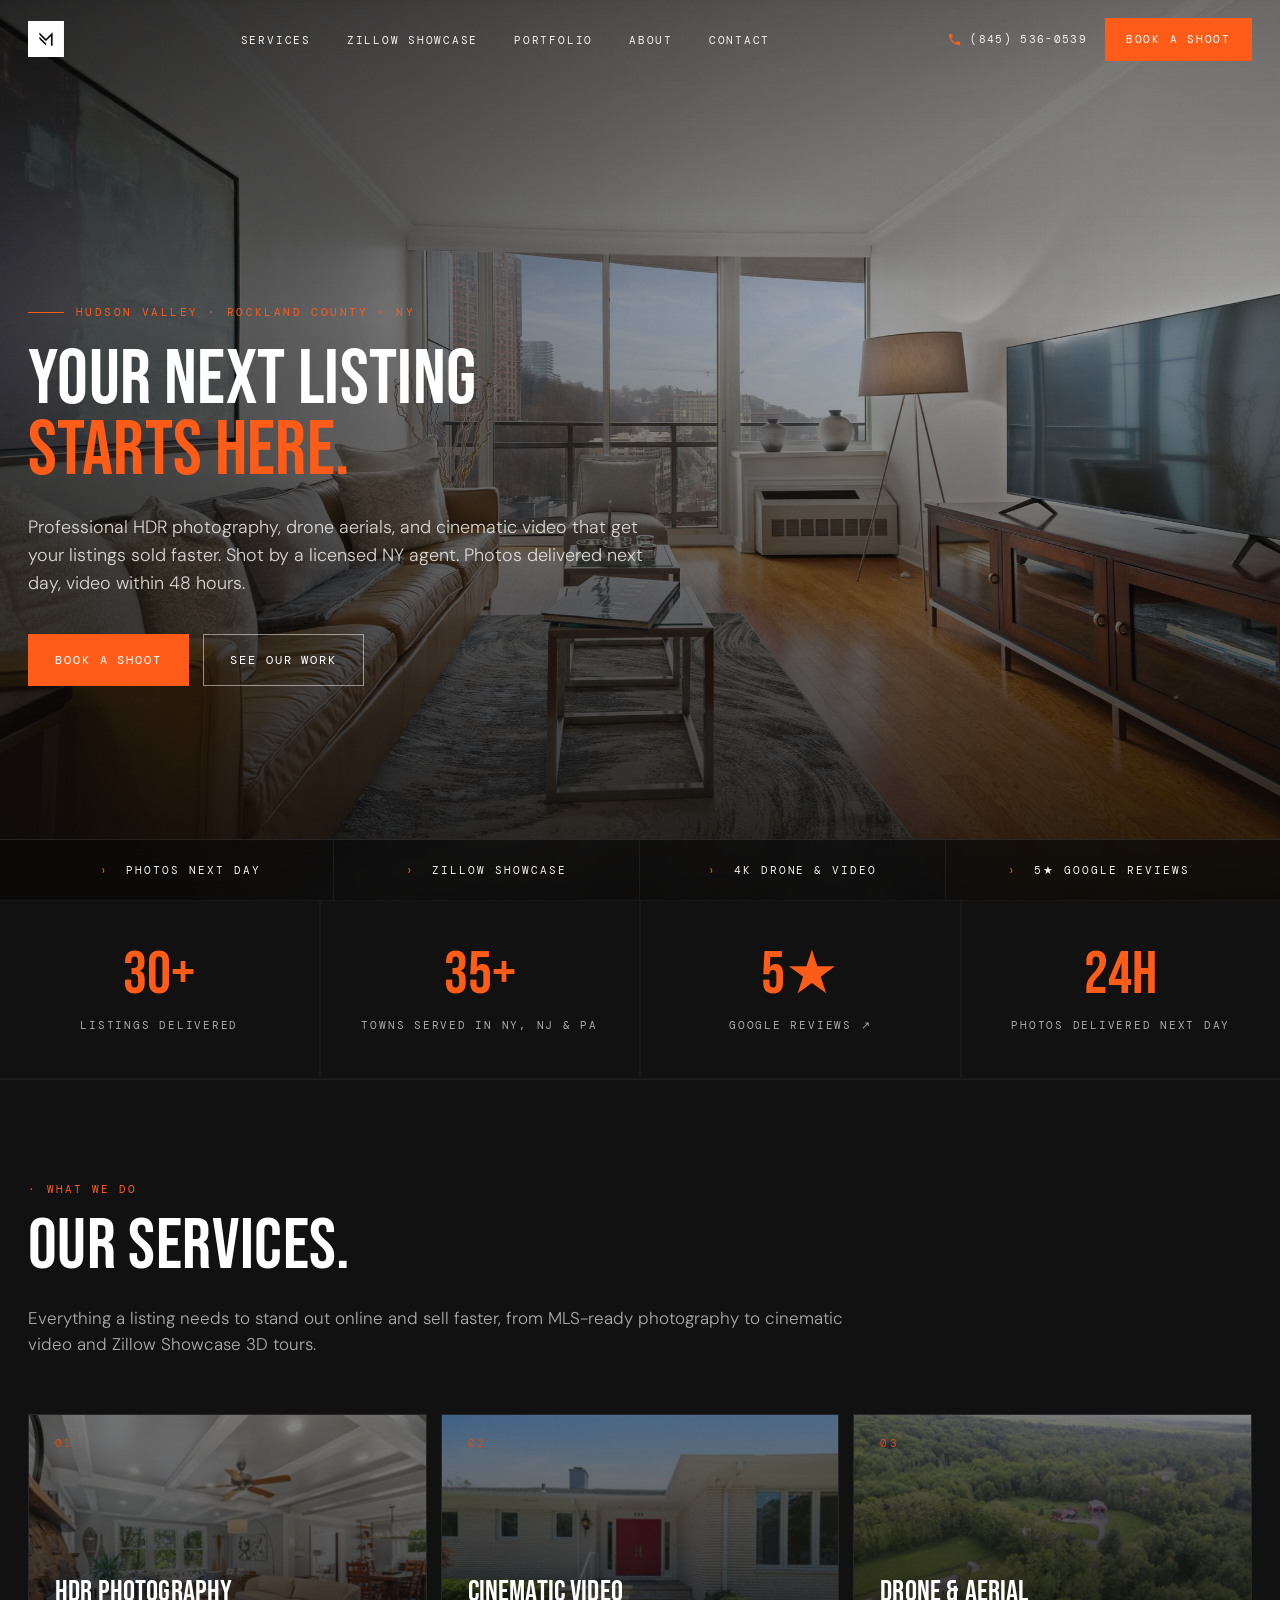
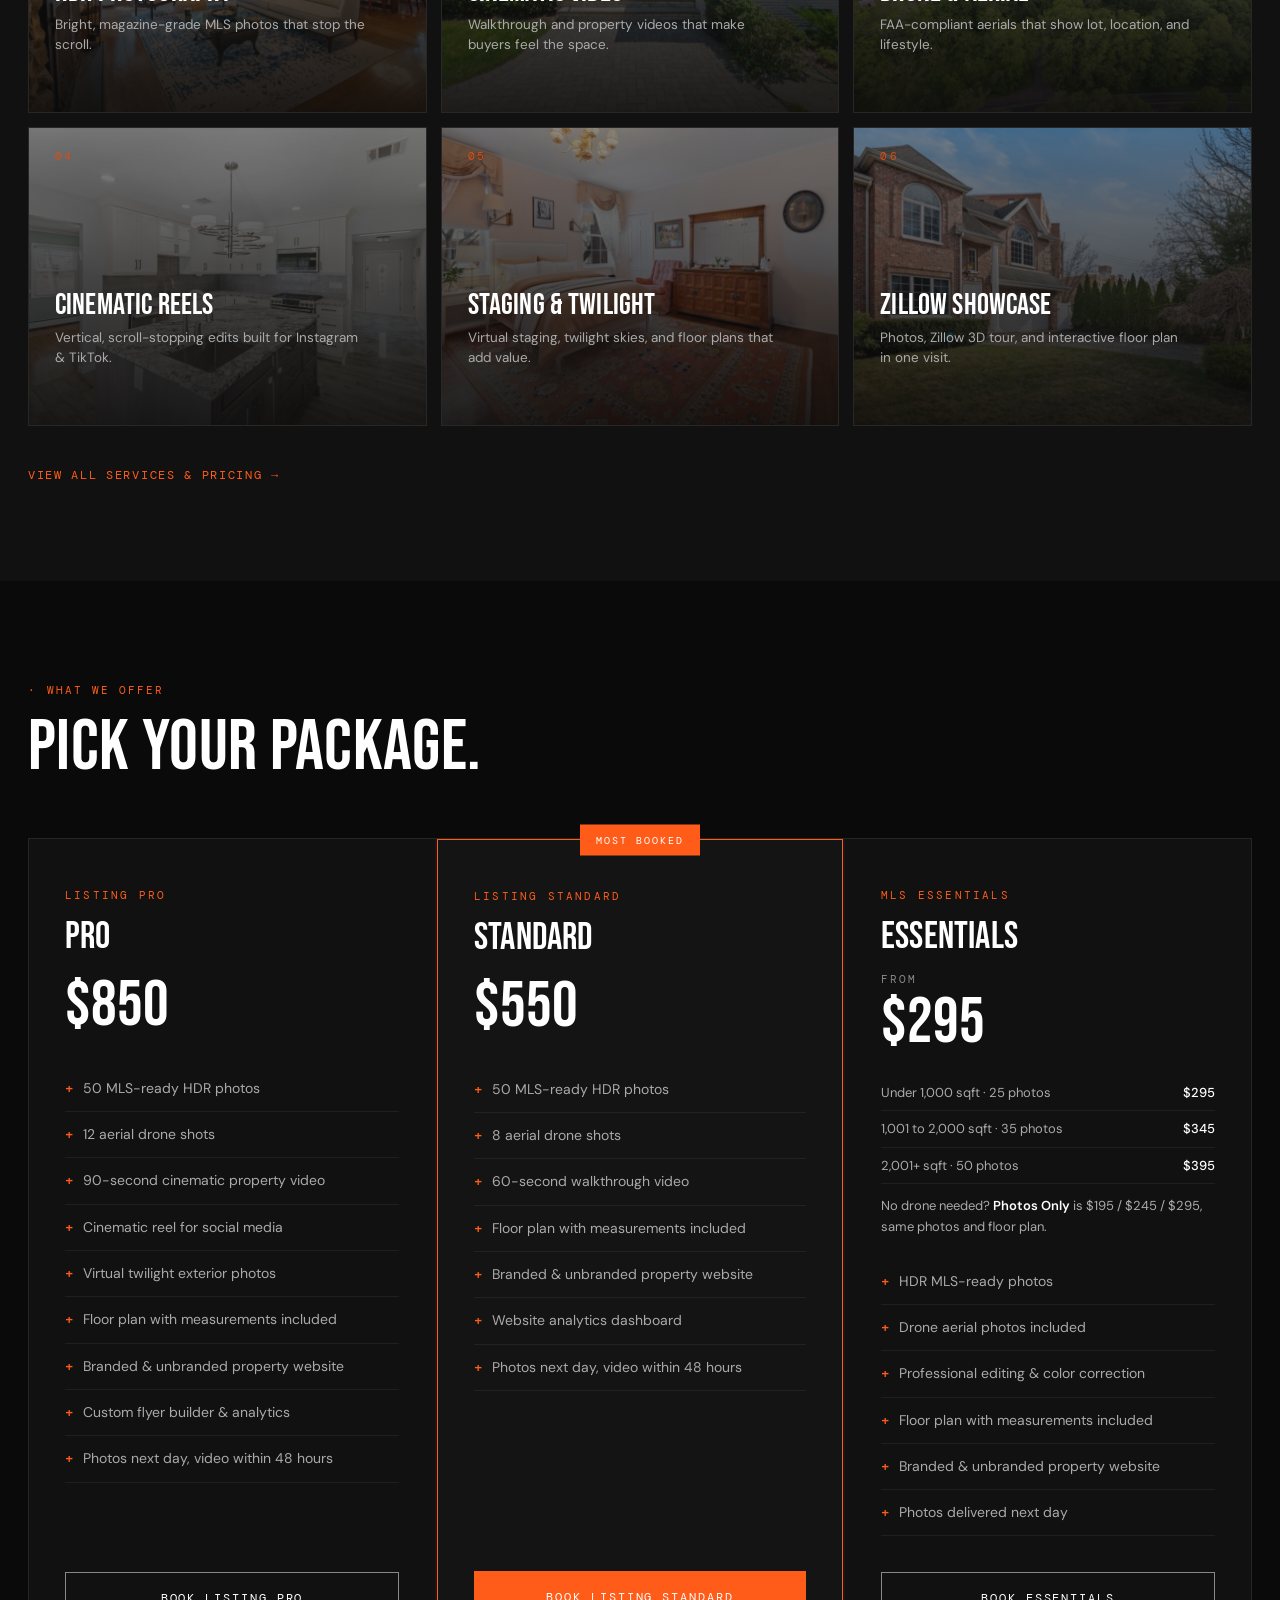
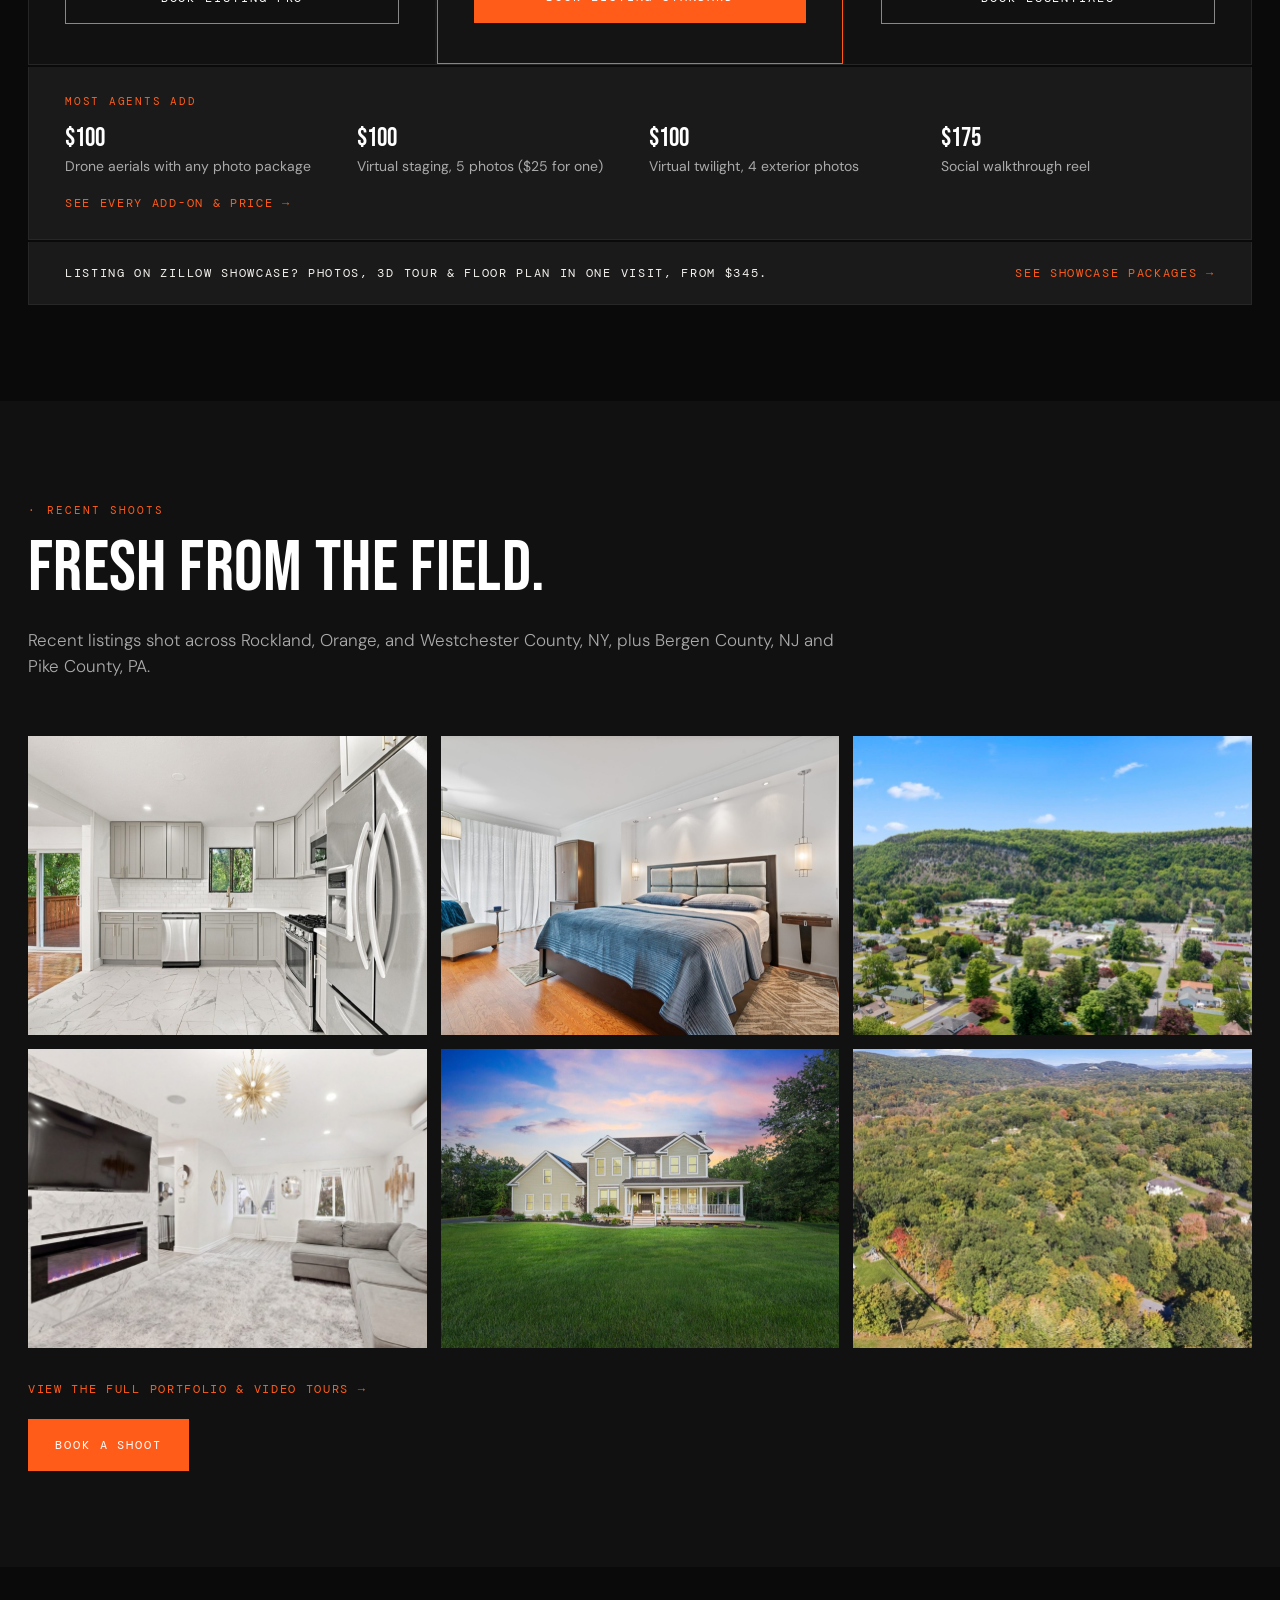
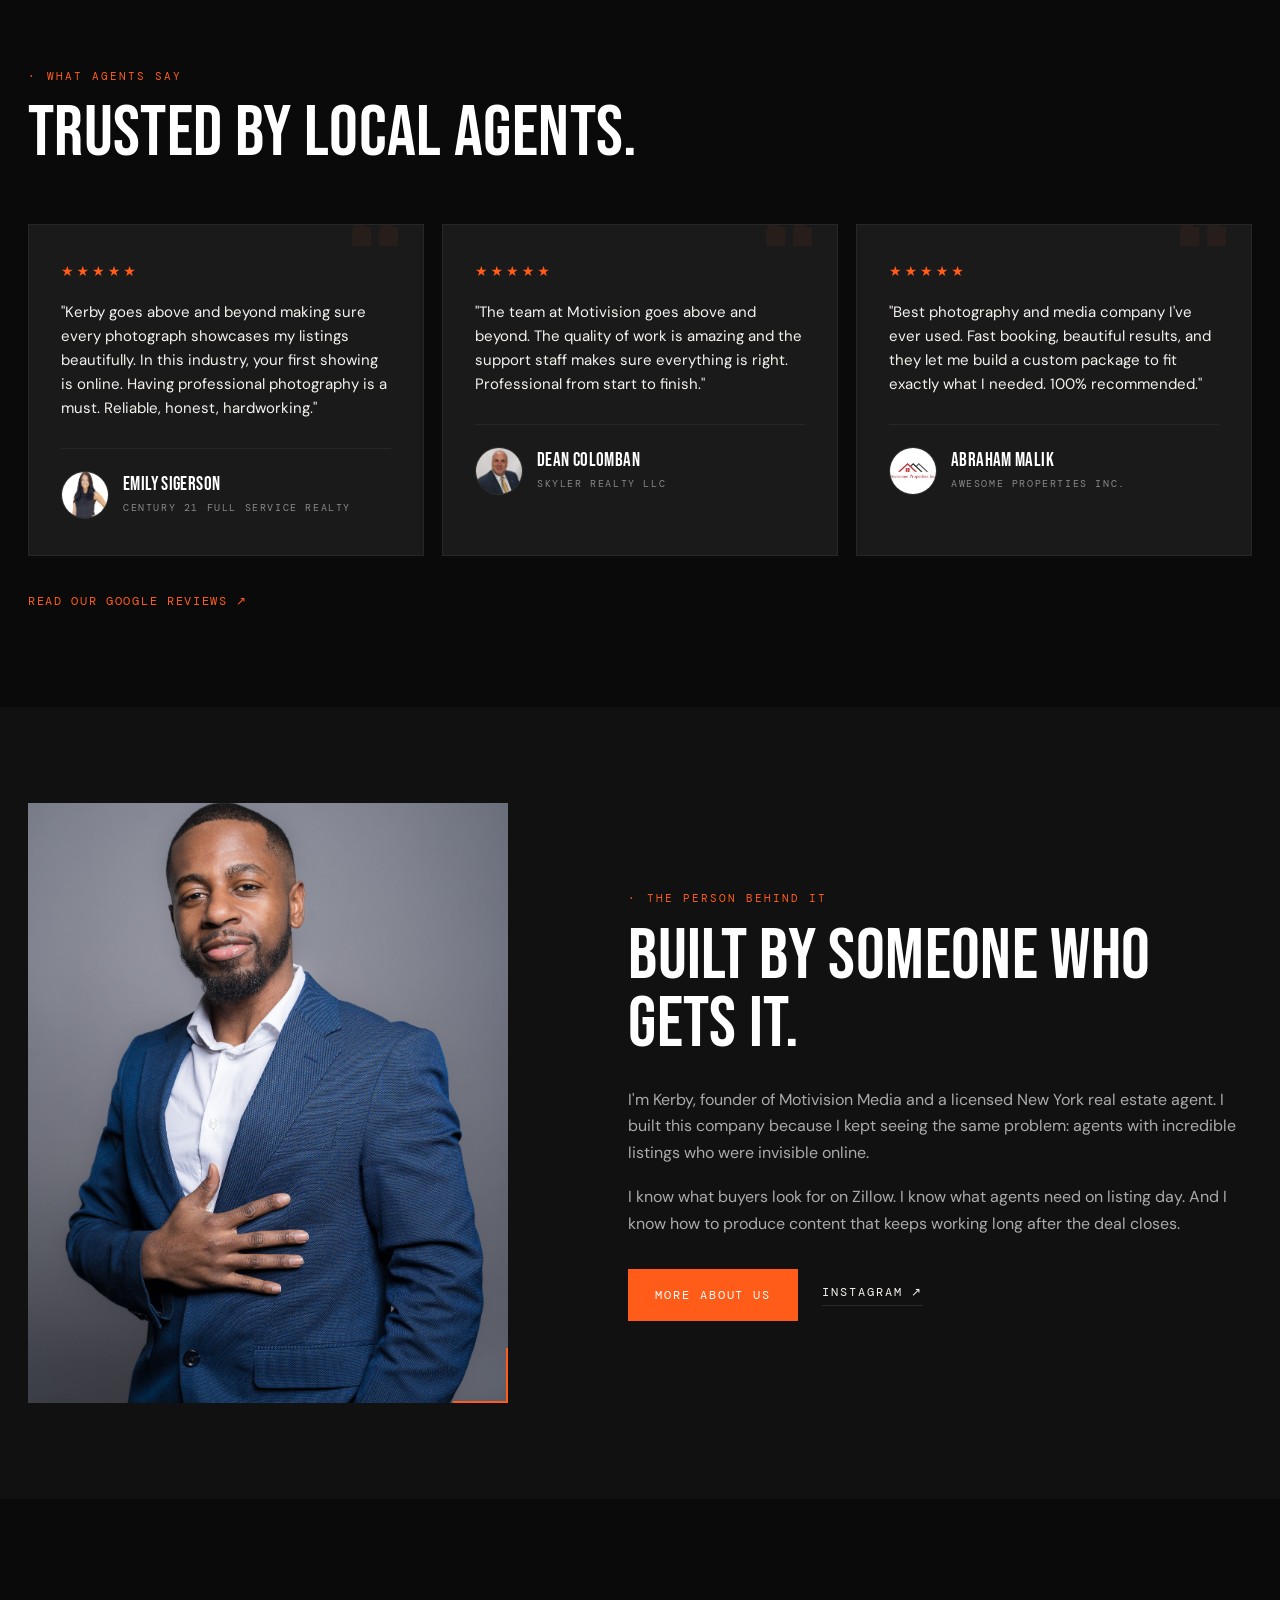
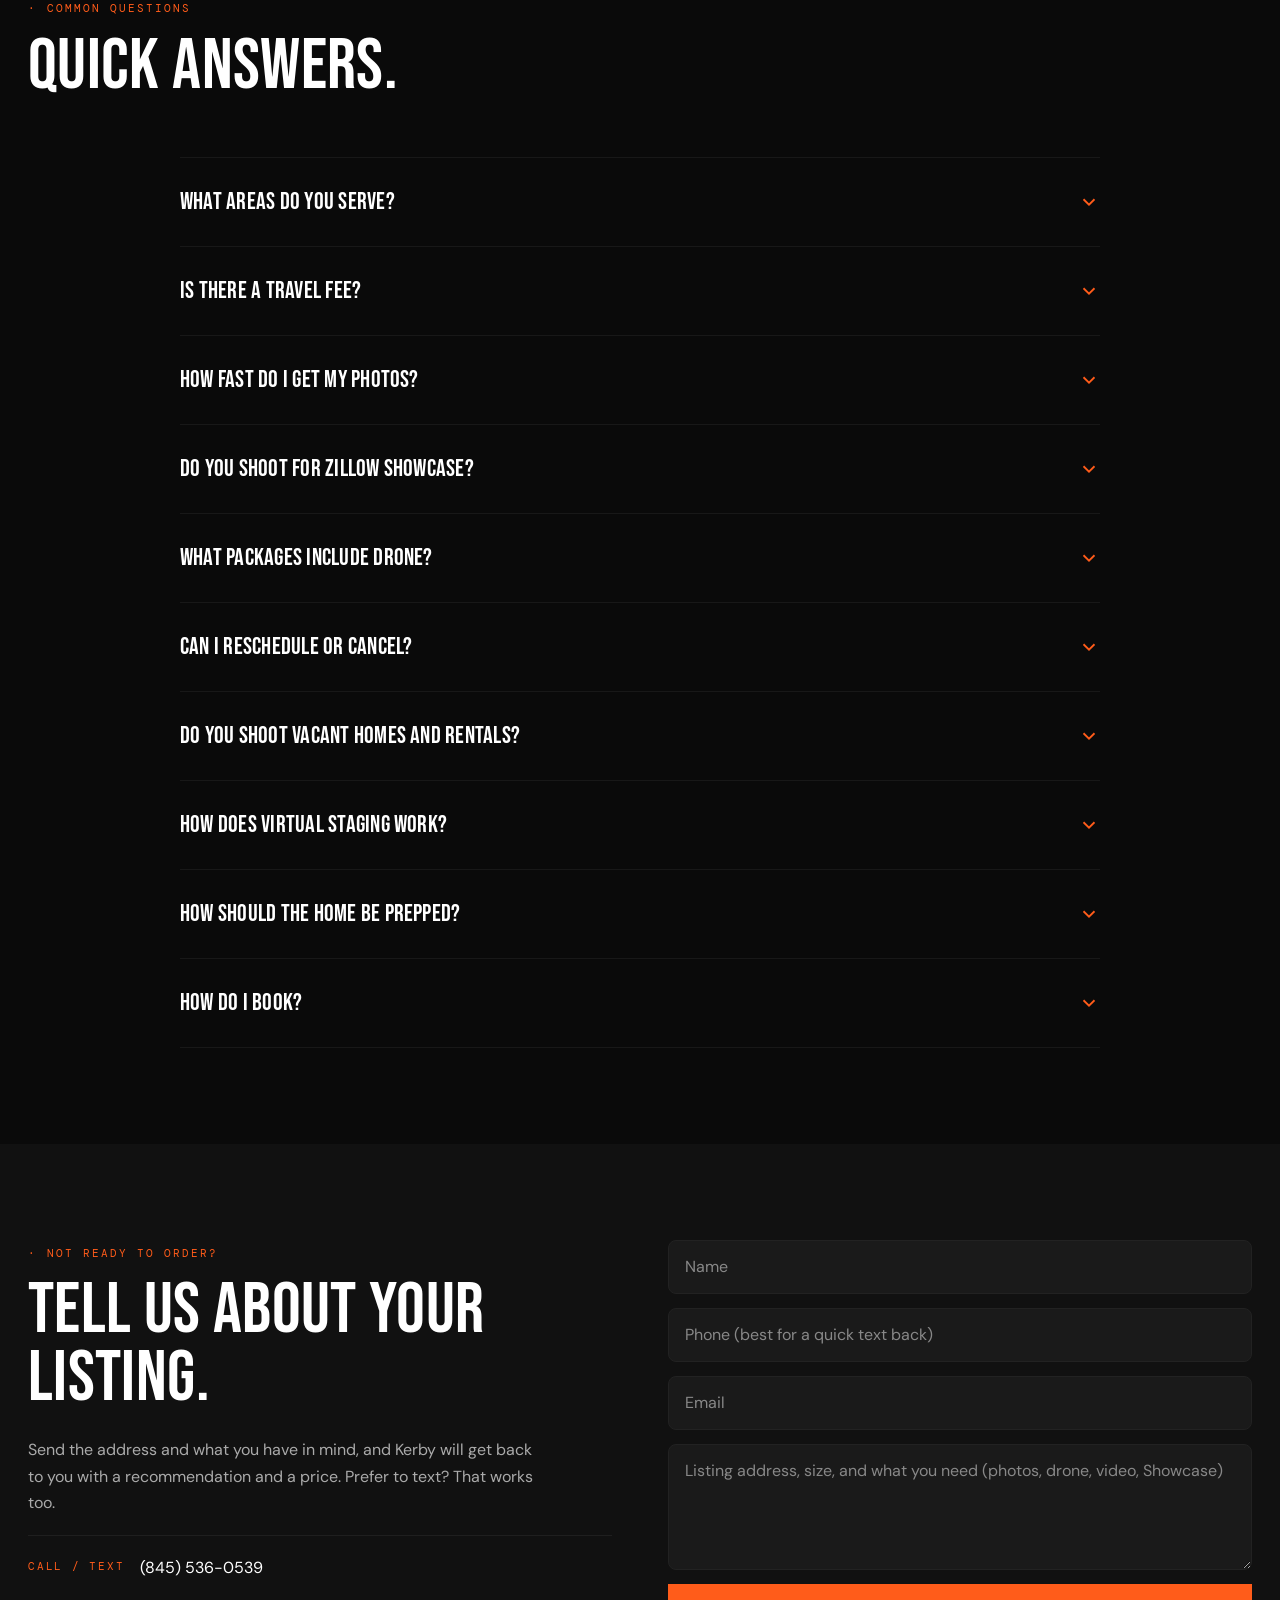
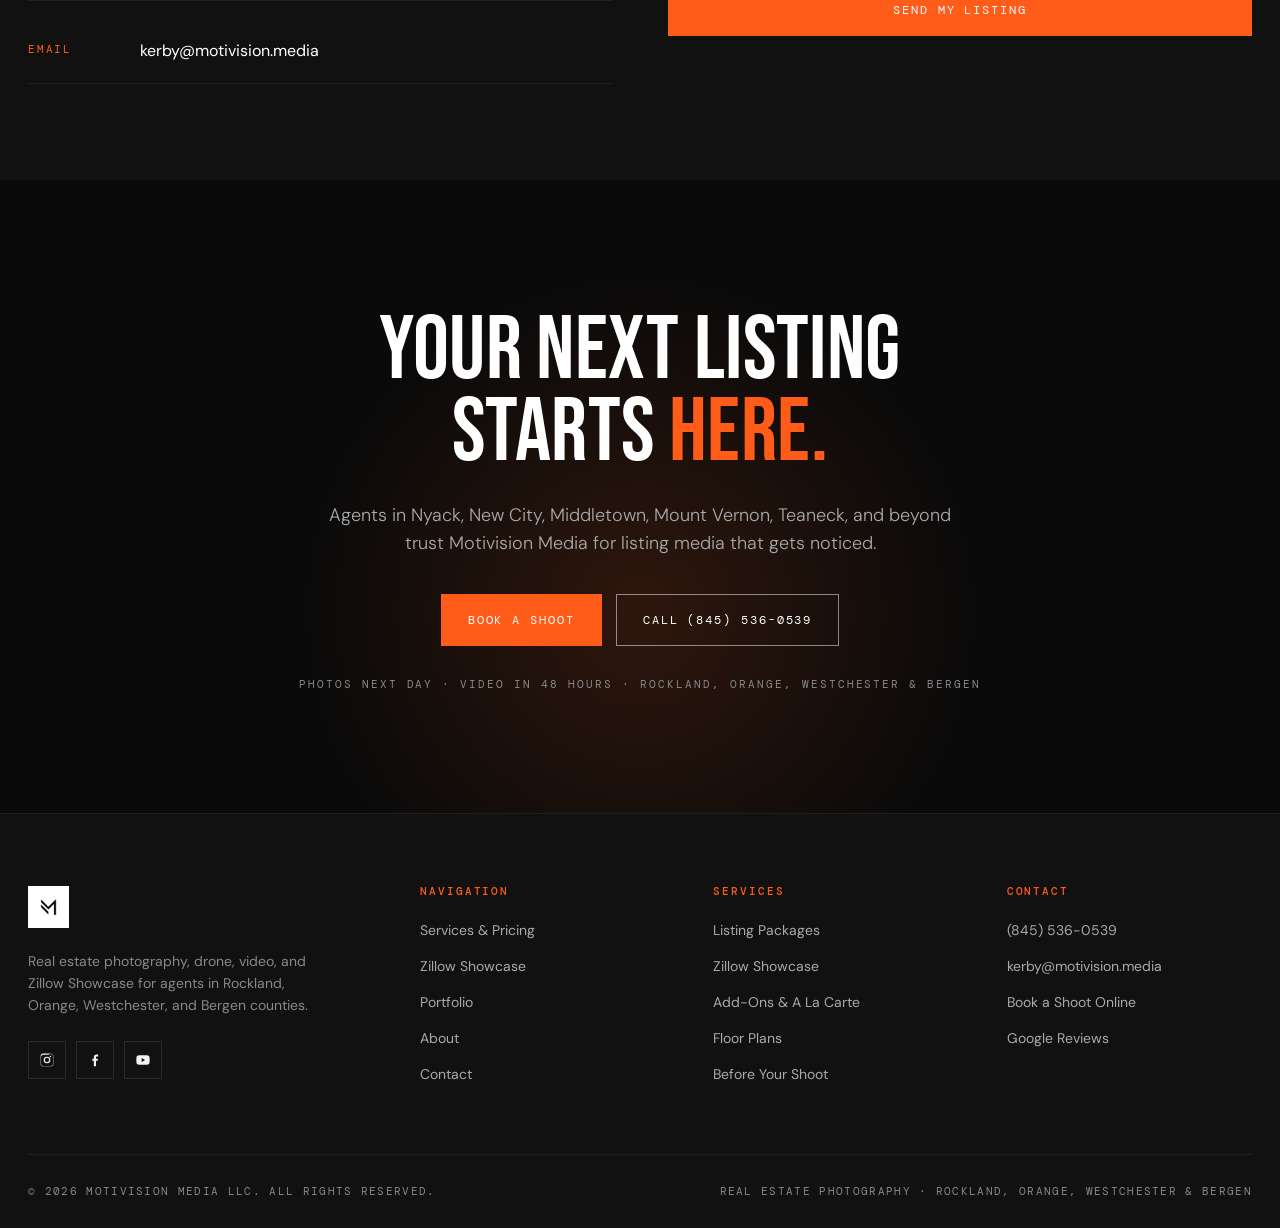
==== commit 6a0ded53: "Pricing update (Nov 2026 menu): MLS Essentials $295/$345/$395 with drone, add Photos Only $195/$245/" ====
--- a/index.html
+++ b/index.html
@@ -41,7 +41,8 @@
   "openingHours": "Mo-Sa",
   "hasMap": "https://g.page/r/CZROXgMKTheQEAE",
   "makesOffer": [
-    { "@type": "Offer", "name": "MLS Essentials", "price": "195", "priceCurrency": "USD" },
+    { "@type": "Offer", "name": "MLS Essentials", "price": "295", "priceCurrency": "USD" },
+    { "@type": "Offer", "name": "Photos Only", "price": "195", "priceCurrency": "USD" },
     { "@type": "Offer", "name": "Listing Standard", "price": "550", "priceCurrency": "USD" },
     { "@type": "Offer", "name": "Listing Pro", "price": "850", "priceCurrency": "USD" },
     { "@type": "Offer", "name": "Zillow Showcase Basic", "price": "345", "priceCurrency": "USD" }
@@ -143,6 +144,7 @@
 }
 </script>
 <link rel="stylesheet" href="assets/styles.css" />
+<script src="assets/analytics.js" defer></script>
 </head>
 <body>
 
@@ -354,14 +356,16 @@
       <article class="pkg-card reveal">
         <div class="pkg-name">MLS Essentials</div>
         <h3 class="pkg-title">Essentials</h3>
-        <div class="pkg-price"><span class="from">From</span>$195</div>
+        <div class="pkg-price"><span class="from">From</span>$295</div>
         <table class="pkg-tiers" aria-label="MLS Essentials pricing by square footage">
-          <tr><td>Under 1,000 sqft · 25 photos</td><td>$195</td></tr>
-          <tr><td>1,001 to 2,000 sqft · 35 photos</td><td>$245</td></tr>
-          <tr><td>2,001+ sqft · 50 photos</td><td>$295</td></tr>
+          <tr><td>Under 1,000 sqft · 25 photos</td><td>$295</td></tr>
+          <tr><td>1,001 to 2,000 sqft · 35 photos</td><td>$345</td></tr>
+          <tr><td>2,001+ sqft · 50 photos</td><td>$395</td></tr>
         </table>
+        <p class="pkg-alt">No drone needed? <strong>Photos Only</strong> is $195 / $245 / $295, same photos and floor plan.</p>
         <ul class="pkg-features">
           <li>HDR MLS-ready photos</li>
+          <li>Drone aerial photos included</li>
           <li>Professional editing &amp; color correction</li>
           <li>Floor plan with measurements included</li>
           <li>Branded &amp; unbranded property website</li>
--- a/assets/styles.css
+++ b/assets/styles.css
@@ -1529,3 +1529,10 @@
   h1, h3, .svc-list li { color: #000 !important; }
   .reveal { opacity: 1 !important; transform: none !important; }
 }
+a.svc-detail-media { display: block; }
+a.svc-detail-media img { transition: transform 0.6s var(--ease); }
+a.svc-detail-media:hover img { transform: scale(1.03); }
+
+/* Photos Only note under the MLS Essentials tiers (Nov 2026 price menu) */
+.pkg-alt { margin: -10px 0 22px; font-size: 13px; line-height: 1.55; color: var(--gray-light); }
+.pkg-alt strong { color: var(--white); font-weight: 600; }
